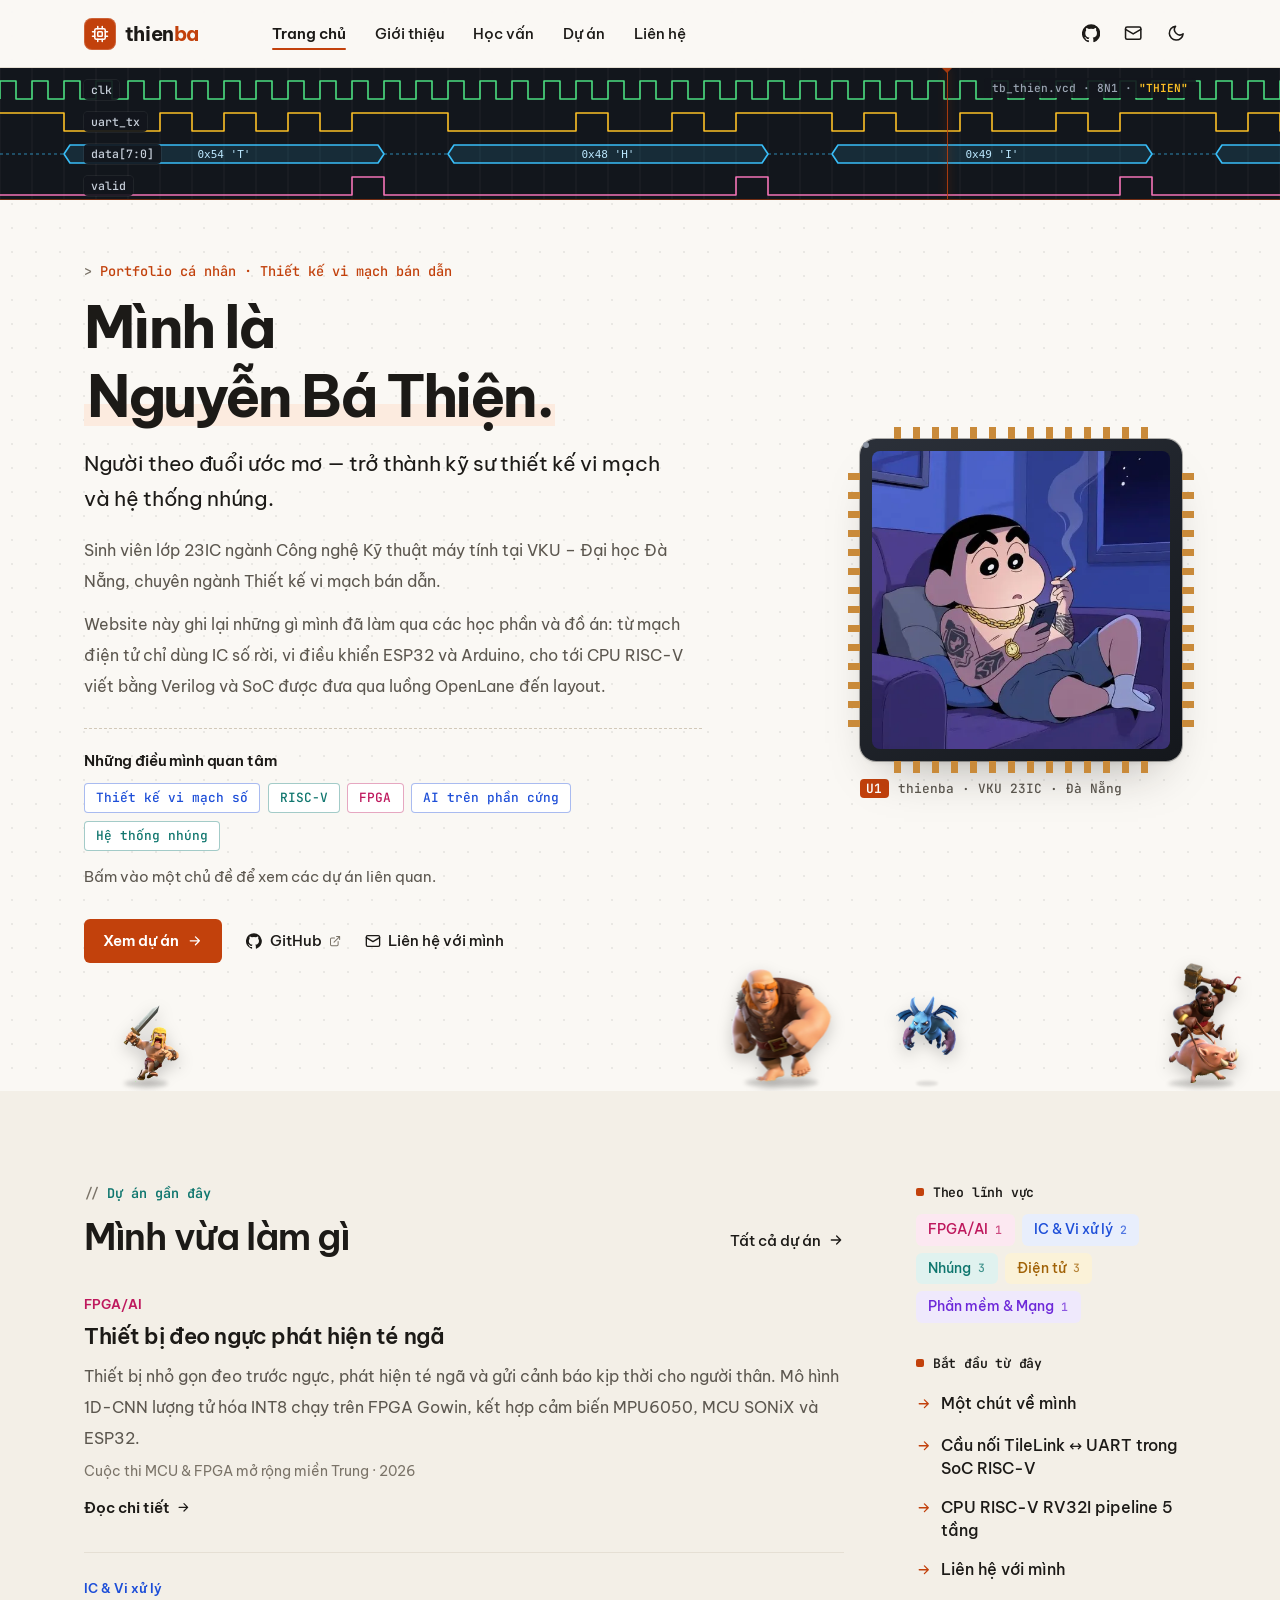
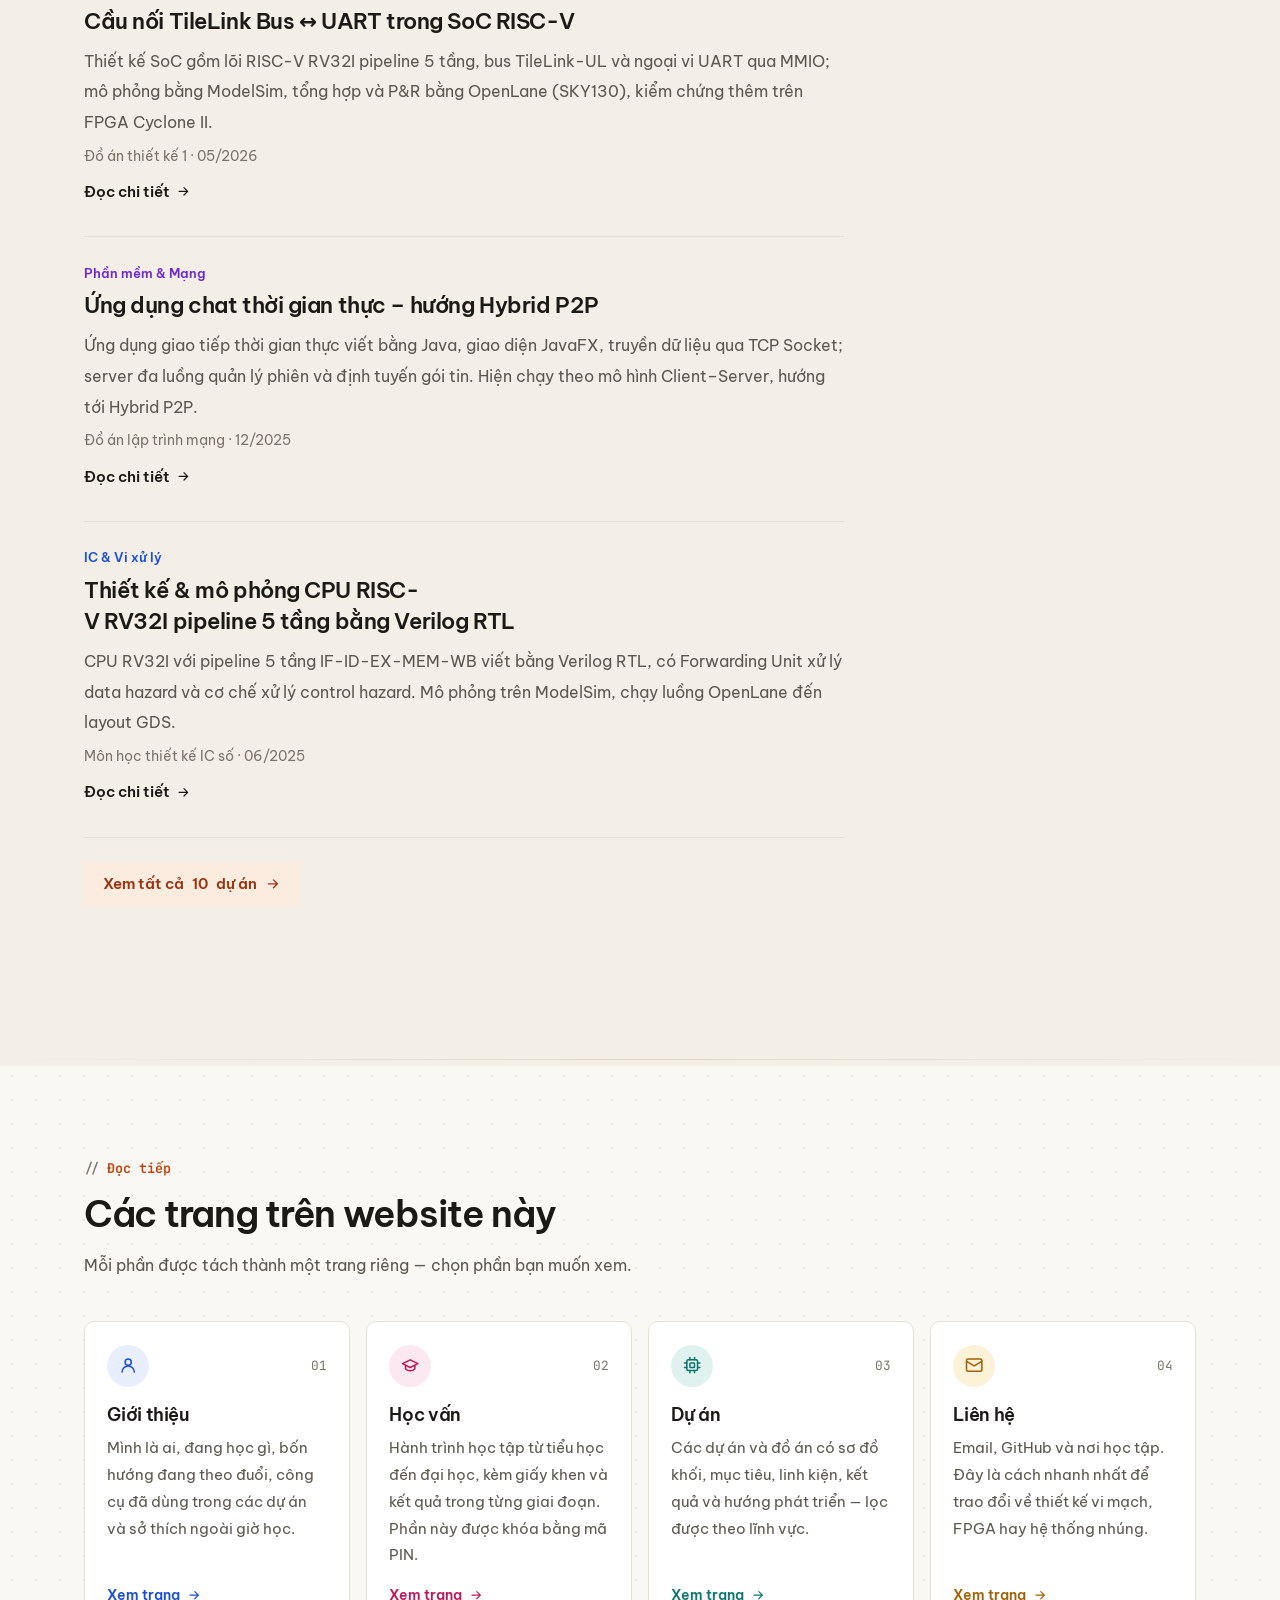
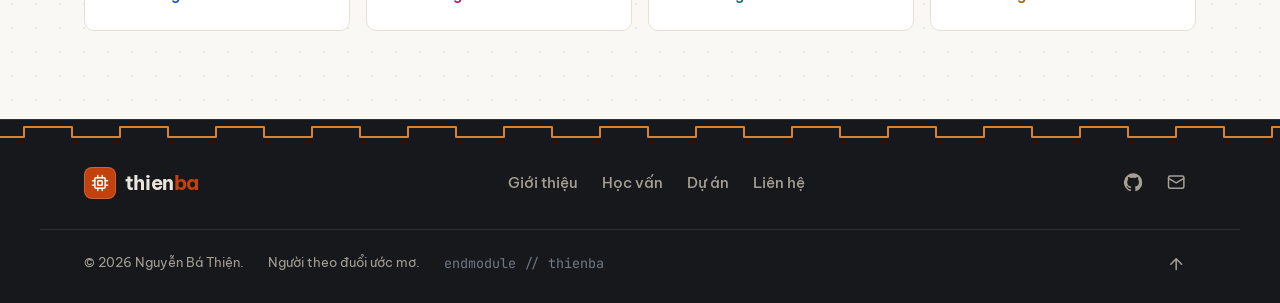
==== index.html @ 03f658b6 "Đổi chữ logo thiện.v thành thienba Co-Authored-By: Claude Opus 5.5 <noreply@anthropic.com>" ====
<!DOCTYPE html>
<html lang="vi">
<head>
  <meta charset="UTF-8">
  <meta name="viewport" content="width=device-width, initial-scale=1">

  <!-- ========== SEO cơ bản ========== -->
  <title>Nguyễn Bá Thiện – Thiết kế vi mạch bán dẫn</title>
  <meta name="description" content="Nguyễn Bá Thiện – sinh viên Công nghệ Kỹ thuật máy tính, chuyên ngành Thiết kế vi mạch bán dẫn tại VKU. Thiết kế vi mạch số (RISC-V, Verilog, OpenLane), AI trên FPGA và hệ thống nhúng.">
  <meta name="author" content="Nguyễn Bá Thiện">
  <meta name="keywords" content="Nguyễn Bá Thiện, VKU, Kỹ thuật máy tính, thiết kế vi mạch bán dẫn, RISC-V, Verilog, OpenLane, FPGA, ESP32, hệ thống nhúng">
  <meta name="robots" content="index, follow">
  <meta name="theme-color" content="#faf8f4" media="(prefers-color-scheme: light)">
  <meta name="theme-color" content="#111214" media="(prefers-color-scheme: dark)">
  <!-- SỬA: khi có tên miền riêng (vd: thiennb23.id.vn từ 1/1/2027) thì đổi https://thienic.github.io/ ở cả 5 trang -->
  <link rel="canonical" href="https://thienic.github.io/">

  <!-- ========== Open Graph (hiển thị khi chia sẻ lên Facebook, Zalo...) ========== -->
  <meta property="og:type" content="profile">
  <meta property="og:site_name" content="Nguyễn Bá Thiện">
  <meta property="og:title" content="Nguyễn Bá Thiện – Thiết kế vi mạch bán dẫn, VKU">
  <meta property="og:description" content="Thiết kế vi mạch số RISC-V · AI trên FPGA · Hệ thống nhúng.">
  <meta property="og:locale" content="vi_VN">
  <meta property="og:url" content="https://thienic.github.io/">
  <meta property="og:image" content="https://thienic.github.io/images/avatar.png">
  <meta name="twitter:card" content="summary_large_image">
  <meta name="twitter:title" content="Nguyễn Bá Thiện – Thiết kế vi mạch bán dẫn, VKU">
  <meta name="twitter:description" content="Thiết kế vi mạch số RISC-V · AI trên FPGA · Hệ thống nhúng.">

  <!-- Biểu tượng tab trình duyệt (hình con chip) -->
  <link rel="icon" href="data:image/svg+xml,%3Csvg xmlns='http://www.w3.org/2000/svg' viewBox='0 0 32 32'%3E%3Crect width='32' height='32' rx='8' fill='%23c2410c'/%3E%3Cg fill='none' stroke='%23fff' stroke-width='2' stroke-linecap='round'%3E%3Crect x='10' y='10' width='12' height='12' rx='2'/%3E%3Cpath d='M13 6v3M19 6v3M13 23v3M19 23v3M6 13h3M6 19h3M23 13h3M23 19h3'/%3E%3C/g%3E%3C/svg%3E">

  <!-- Font hỗ trợ tốt tiếng Việt -->
  <link rel="preconnect" href="https://fonts.googleapis.com">
  <link rel="preconnect" href="https://fonts.gstatic.com" crossorigin>
  <link href="https://fonts.googleapis.com/css2?family=Be+Vietnam+Pro:wght@400;500;600;700;800&family=JetBrains+Mono:wght@500;600&display=swap" rel="stylesheet">

  <!-- Áp dụng chế độ sáng/tối đã lưu TRƯỚC khi trang hiển thị (tránh nháy màu) -->
  <script>
    (function () {
      var root = document.documentElement;
      root.classList.add('js');
      try {
        var saved = localStorage.getItem('theme');
        if (saved === 'light' || saved === 'dark') root.setAttribute('data-theme', saved);
      } catch (e) { /* trình duyệt chặn localStorage: dùng theo hệ thống */ }
    })();
  </script>

  <!-- Dữ liệu có cấu trúc cho Google -->
  <script type="application/ld+json">
  {
    "@context": "https://schema.org",
    "@type": "Person",
    "name": "Nguyễn Bá Thiện",
    "url": "https://thienic.github.io/",
    "jobTitle": "Sinh viên Công nghệ Kỹ thuật máy tính – chuyên ngành Thiết kế vi mạch bán dẫn",
    "email": "mailto:thiennb.23ce@vku.udn.vn",
    "affiliation": {
      "@type": "CollegeOrUniversity",
      "name": "Trường Đại học Công nghệ Thông tin và Truyền thông Việt - Hàn (VKU)"
    },
    "knowsAbout": ["Thiết kế vi mạch số", "RISC-V", "Verilog", "OpenLane", "FPGA", "Hệ thống nhúng", "ESP32"],
    "sameAs": ["https://github.com/thienic"]
  }
  </script>

  <!-- Giao diện chung của cả 5 trang -->
  <link rel="stylesheet" href="assets/site.css?v=1f36285a">
</head>
<body>
  <!-- Bộ biểu tượng SVG dùng chung (không cần sửa) -->
  <svg class="sprite" aria-hidden="true" focusable="false" xmlns="http://www.w3.org/2000/svg">
    <symbol id="i-chip" viewBox="0 0 24 24"><rect x="5" y="5" width="14" height="14" rx="2"/><rect x="9" y="9" width="6" height="6" rx="1"/><path d="M9 2v3M15 2v3M9 19v3M15 19v3M2 9h3M2 15h3M19 9h3M19 15h3"/></symbol>
    <symbol id="i-trophy" viewBox="0 0 24 24"><path d="M8 21h8M12 17v4M7 4h10v5a5 5 0 0 1-10 0z"/><path d="M17 5h3v2a3 3 0 0 1-3 3M7 5H4v2a3 3 0 0 0 3 3"/></symbol>
    <symbol id="i-star" viewBox="0 0 24 24"><path d="m12 2 3.1 6.3 6.9 1-5 4.9 1.2 6.8-6.2-3.2-6.2 3.2L7 14.2 2 9.3l6.9-1z"/></symbol>
    <symbol id="i-sun" viewBox="0 0 24 24"><circle cx="12" cy="12" r="4"/><path d="M12 2v2M12 20v2M4.9 4.9l1.4 1.4M17.7 17.7l1.4 1.4M2 12h2M20 12h2M4.9 19.1l1.4-1.4M17.7 6.3l1.4-1.4"/></symbol>
    <symbol id="i-moon" viewBox="0 0 24 24"><path d="M21 12.8A9 9 0 1 1 11.2 3a7 7 0 0 0 9.8 9.8z"/></symbol>
    <symbol id="i-menu" viewBox="0 0 24 24"><path d="M4 7h16M4 12h16M4 17h16"/></symbol>
    <symbol id="i-close" viewBox="0 0 24 24"><path d="M18 6 6 18M6 6l12 12"/></symbol>
    <symbol id="i-arrow" viewBox="0 0 24 24"><path d="M5 12h14M13 6l6 6-6 6"/></symbol>
    <symbol id="i-arrow-up" viewBox="0 0 24 24"><path d="M12 19V5M5 12l7-7 7 7"/></symbol>
    <symbol id="i-external" viewBox="0 0 24 24"><path d="M15 3h6v6M10 14 21 3M18 13v6a2 2 0 0 1-2 2H5a2 2 0 0 1-2-2V8a2 2 0 0 1 2-2h6"/></symbol>
    <symbol id="i-mail" viewBox="0 0 24 24"><rect x="2" y="4" width="20" height="16" rx="2"/><path d="m22 7-10 6L2 7"/></symbol>
    <symbol id="i-copy" viewBox="0 0 24 24"><rect x="9" y="9" width="13" height="13" rx="2"/><path d="M5 15H4a2 2 0 0 1-2-2V4a2 2 0 0 1 2-2h9a2 2 0 0 1 2 2v1"/></symbol>
    <symbol id="i-github" viewBox="0 0 24 24"><path fill="currentColor" stroke="none" d="M12 .3a12 12 0 0 0-3.8 23.4c.6.1.8-.3.8-.6v-2c-3.3.7-4-1.6-4-1.6-.6-1.4-1.4-1.8-1.4-1.8-1-.7.1-.7.1-.7 1.2.1 1.8 1.2 1.8 1.2 1.1 1.8 2.8 1.3 3.5 1 .1-.8.4-1.3.8-1.6-2.7-.3-5.5-1.3-5.5-5.9 0-1.3.5-2.4 1.2-3.2-.1-.3-.5-1.5.1-3.2 0 0 1-.3 3.3 1.2a11.5 11.5 0 0 1 6 0c2.3-1.5 3.3-1.2 3.3-1.2.6 1.7.2 2.9.1 3.2.8.8 1.2 1.9 1.2 3.2 0 4.6-2.8 5.6-5.5 5.9.4.4.8 1.1.8 2.2v3.3c0 .3.2.7.8.6A12 12 0 0 0 12 .3"/></symbol>
    <symbol id="i-cap" viewBox="0 0 24 24"><path d="M22 10 12 5 2 10l10 5 10-5z"/><path d="M6 12v5c3 3 9 3 12 0v-5"/></symbol>
    <symbol id="i-school" viewBox="0 0 24 24"><path d="M3 21h18M5 21V10l7-5 7 5v11"/><path d="M10 21v-5h4v5M12 10h.01"/></symbol>
    <symbol id="i-book" viewBox="0 0 24 24"><path d="M2 4h6a4 4 0 0 1 4 4v13a3 3 0 0 0-3-3H2zM22 4h-6a4 4 0 0 0-4 4v13a3 3 0 0 1 3-3h7z"/></symbol>
    <symbol id="i-pencil" viewBox="0 0 24 24"><path d="M12 20h9"/><path d="M16.5 3.5a2.1 2.1 0 0 1 3 3L7 19l-4 1 1-4z"/></symbol>
    <symbol id="i-code" viewBox="0 0 24 24"><path d="m16 18 6-6-6-6M8 6l-6 6 6 6"/></symbol>
    <symbol id="i-grid" viewBox="0 0 24 24"><rect x="3" y="3" width="18" height="18" rx="2"/><path d="M3 9h18M3 15h18M9 3v18M15 3v18"/></symbol>
    <symbol id="i-wifi" viewBox="0 0 24 24"><path d="M2 8.8a15 15 0 0 1 20 0M5 12.5a10 10 0 0 1 14 0M8.5 16.3a5 5 0 0 1 7 0M12 20h.01"/></symbol>
    <symbol id="i-users" viewBox="0 0 24 24"><path d="M16 21v-2a4 4 0 0 0-4-4H6a4 4 0 0 0-4 4v2"/><circle cx="9" cy="7" r="4"/><path d="M22 21v-2a4 4 0 0 0-3-3.9M16 3.1a4 4 0 0 1 0 7.8"/></symbol>
    <symbol id="i-user" viewBox="0 0 24 24"><circle cx="12" cy="8" r="4"/><path d="M4 21a8 8 0 0 1 16 0"/></symbol>
    <symbol id="i-bulb" viewBox="0 0 24 24"><path d="M9 18h6M10 22h4M12 2a7 7 0 0 0-4 12.7c.6.5 1 1.3 1 2.1v.2h6v-.2c0-.8.4-1.6 1-2.1A7 7 0 0 0 12 2z"/></symbol>
    <symbol id="i-cloud" viewBox="0 0 24 24"><path d="M12 2v2M4.9 4.9l1.4 1.4M20 12h2M19.1 4.9l-1.4 1.4M15.9 12.7a4 4 0 0 0-5.9-4.2"/><path d="M13 22H7a5 5 0 1 1 4.9-6H13a3 3 0 0 1 0 6z"/></symbol>
    <symbol id="i-board" viewBox="0 0 24 24"><rect x="4" y="3" width="16" height="18" rx="2"/><rect x="8" y="7" width="8" height="6" rx="1"/><path d="M8 17h.01M12 17h.01M16 17h.01"/></symbol>
    <symbol id="i-pin" viewBox="0 0 24 24"><path d="M20 10c0 6-8 12-8 12s-8-6-8-12a8 8 0 0 1 16 0z"/><circle cx="12" cy="10" r="3"/></symbol>
    <symbol id="i-activity" viewBox="0 0 24 24"><path d="M22 12h-4l-3 9L9 3l-3 9H2"/></symbol>
    <symbol id="i-chevron-down" viewBox="0 0 24 24"><path d="m6 9 6 6 6-6"/></symbol>
    <symbol id="i-lock" viewBox="0 0 24 24"><rect x="4" y="11" width="16" height="10" rx="2"/><path d="M8 11V7a4 4 0 0 1 8 0v4"/><path d="M12 15v2"/></symbol>
    <symbol id="i-unlock" viewBox="0 0 24 24"><rect x="4" y="11" width="16" height="10" rx="2"/><path d="M8 11V7a4 4 0 0 1 7.7-1.5"/><path d="M12 15v2"/></symbol>
  </svg>

  <a class="skip-link" href="#noi-dung">Bỏ qua, đến nội dung chính</a>

  <!-- ===================== THANH ĐIỀU HƯỚNG (giống nhau ở cả 5 trang) ===================== -->
  <header class="site-header">
    <nav class="nav container" aria-label="Điều hướng chính">
      <a class="brand" href="index.html" aria-label="Nguyễn Bá Thiện – Trang chủ">
        <span class="brand-mark" aria-hidden="true"><svg class="icon"><use href="#i-chip"/></svg></span><span class="wordmark" aria-hidden="true">thien<span class="wordmark-ext">ba</span></span>
      </a>

      <!-- Menu: mỗi mục là 1 trang riêng; trang đang mở có aria-current="page" -->
      <ul class="nav-menu" id="nav-menu">
        <li><a class="nav-link is-active" href="index.html" aria-current="page">Trang chủ</a></li>
        <li><a class="nav-link" href="gioi-thieu.html">Giới thiệu</a></li>
        <li><a class="nav-link" href="hoc-van.html">Học vấn</a></li>
        <li><a class="nav-link" href="du-an.html">Dự án</a></li>
        <li><a class="nav-link" href="lien-he.html">Liên hệ</a></li>
      </ul>

      <div class="nav-actions">
        <a class="icon-btn" href="https://github.com/thienic" target="_blank" rel="noopener noreferrer" aria-label="GitHub (mở tab mới)" title="GitHub">
          <svg class="icon" aria-hidden="true"><use href="#i-github"/></svg>
        </a>
        <a class="icon-btn" href="mailto:thiennb.23ce@vku.udn.vn" aria-label="Gửi email" title="Gửi email">
          <svg class="icon" aria-hidden="true"><use href="#i-mail"/></svg>
        </a>
        <button class="icon-btn theme-toggle" id="theme-toggle" type="button" aria-label="Đổi chế độ sáng/tối">
          <svg class="icon i-moon" aria-hidden="true"><use href="#i-moon"/></svg>
          <svg class="icon i-sun" aria-hidden="true"><use href="#i-sun"/></svg>
        </button>
      </div>
    </nav>
    <div class="scroll-progress" aria-hidden="true"></div>
  </header>

  <main id="noi-dung" tabindex="-1">

    <!-- ===================== HERO ===================== -->
    <section class="hero" id="trang-chu" tabindex="-1" aria-labelledby="hero-title">
      <!-- Dải tín hiệu kiểu cửa sổ waveform (ModelSim): uart_tx đang gửi chuỗi "THIEN" (hình ở assets/site-wave.svg) -->
      <div class="scope scope--full" aria-hidden="true">
        <div class="scope-track"></div>
        <div class="container scope-inner">
          <ul class="scope-names">
            <li>clk</li>
            <li>uart_tx</li>
            <li>data[7:0]</li>
            <li>valid</li>
          </ul>
          <span class="scope-tag">tb_thien.vcd · 8N1 · <b>"THIEN"</b></span>
        </div>
        <span class="scope-cursor"></span>
      </div>

      <div class="container hero-grid">
        <div class="hero-content">
          <p class="hero-kicker">Portfolio cá nhân · Thiết kế vi mạch bán dẫn</p>
          <h1 class="hero-title" id="hero-title">Mình là <span class="hero-name">Nguyễn Bá Thiện.</span></h1>

          <!-- SỬA: tagline (câu khẩu hiệu ngắn) -->
          <p class="hero-lede">Người theo đuổi ước mơ — trở thành kỹ sư thiết kế vi mạch và hệ thống nhúng.</p>

          <div class="hero-bio">
            <p>
              Sinh viên lớp 23IC ngành Công nghệ Kỹ thuật máy tính tại VKU – Đại học Đà Nẵng,
              chuyên ngành Thiết kế vi mạch bán dẫn.
            </p>
            <p>
              Website này ghi lại những gì mình đã làm qua các học phần và đồ án: từ mạch điện tử chỉ dùng IC số rời,
              vi điều khiển ESP32 và Arduino, cho tới CPU RISC-V viết bằng Verilog và SoC được đưa qua luồng OpenLane đến layout.
            </p>
          </div>

          <hr class="hero-rule">

          <div class="hero-interests">
            <h2>Những điều mình quan tâm</h2>
            <ul class="chip-list">
              <li><a class="chip chip--line tone-blue" href="du-an.html?nhom=cpu">Thiết kế vi mạch số</a></li>
              <li><a class="chip chip--line tone-teal" href="du-an.html?nhom=cpu">RISC-V</a></li>
              <li><a class="chip chip--line tone-rose" href="du-an.html?nhom=fpga">FPGA</a></li>
              <li><a class="chip chip--line tone-blue" href="du-an.html?nhom=fpga">AI trên phần cứng</a></li>
              <li><a class="chip chip--line tone-teal" href="du-an.html?nhom=embedded">Hệ thống nhúng</a></li>
            </ul>
            <p>Bấm vào một chủ đề để xem các dự án liên quan.</p>
          </div>

          <div class="hero-actions">
            <a class="btn btn--primary" href="du-an.html" data-magnetic>
              Xem dự án
              <svg class="icon icon-arrow" aria-hidden="true"><use href="#i-arrow"/></svg>
            </a>
            <a class="text-link" href="https://github.com/thienic" target="_blank" rel="noopener noreferrer">
              <svg class="icon" aria-hidden="true"><use href="#i-github"/></svg>GitHub<svg class="icon icon-ext" aria-hidden="true"><use href="#i-external"/></svg><span class="sr-only"> (mở tab mới)</span>
            </a>
            <a class="text-link" href="lien-he.html">
              <svg class="icon" aria-hidden="true"><use href="#i-mail"/></svg>Liên hệ với mình
            </a>
          </div>
        </div>

        <div class="hero-visual">
          <figure class="chip-portrait">
            <span class="chip-pkg">
              <span class="chip-pin1" aria-hidden="true"></span>
              <!-- SỬA ẢNH ĐẠI DIỆN: thay file images/avatar.png (nên dùng ảnh vuông) -->
              <img src="images/avatar.png" alt="Ảnh đại diện của Nguyễn Bá Thiện" width="500" height="500">
            </span>
            <figcaption><span class="chip-ref">U1</span><span>thienba · VKU 23IC · Đà Nẵng</span></figcaption>
          </figure>
        </div>
      </div>

      <!-- Nhân vật Clash of Clans của trang này (trang trí, bấm vào để xem chiêu).
           SỬA: --x = vị trí ban đầu, --s = cỡ; thêm/bớt nhân vật thì chép/xóa 1 thẻ .barb -->
      <div class="barb-lane" aria-hidden="true">
        <span class="barb" style="--x:6%; --s:1"><span class="barb-body"><span class="barb-sprite"><img src="images/barbarian.png" alt="" width="250" height="296" decoding="async"></span><span class="barb-slash"></span></span><span class="barb-bubble"></span></span>
        <span class="barb barb--minion" style="--x:70%; --s:1"><span class="barb-body"><span class="barb-sprite"><img class="mn-wing mn-wing--l" src="images/minion-wing-l.png" alt="" width="206" height="195" decoding="async"><img class="mn-wing mn-wing--r" src="images/minion-wing-r.png" alt="" width="206" height="195" decoding="async"><img class="mn-body" src="images/minion-body.png" alt="" width="206" height="195" decoding="async"></span><span class="barb-slash"></span></span><span class="barb-bubble"></span></span>
        <span class="barb barb--hog" style="--x:84%; --s:1"><span class="barb-body"><span class="barb-sprite"><img src="images/hog-rider.png" alt="" width="215" height="307" decoding="async"></span><span class="barb-slash"></span></span><span class="barb-bubble"></span></span>
        <span class="barb barb--giant" data-face="-1" style="--x:58%; --s:1"><span class="barb-body"><span class="barb-sprite"><img src="images/giant.png" alt="" width="260" height="284" decoding="async"></span><span class="barb-slash"></span></span><span class="barb-bubble"></span></span>
      </div>
    </section>

    <!-- ===================== DỰ ÁN GẦN ĐÂY ===================== -->
    <section class="section section--alt" id="moi-nhat" data-lane-section aria-labelledby="recent-title">
      <div class="container home-reading">
        <div class="home-main">
          <div class="home-head reveal">
            <div>
              <p class="eyebrow eyebrow--rose">Dự án gần đây</p>
              <h2 class="section-title" id="recent-title">Mình vừa làm gì</h2>
            </div>
            <a class="text-link" href="du-an.html">Tất cả dự án<svg class="icon" aria-hidden="true"><use href="#i-arrow"/></svg></a>
          </div>
          <!-- Danh sách do JS điền từ dữ liệu dự án (assets/site.js): RECENT_LIMIT dự án mới nhất -->
          <div class="post-list" id="recent-projects"></div>
          <noscript><p class="post-desc">Xem danh sách đầy đủ ở <a href="du-an.html">trang Dự án</a>.</p></noscript>
          <a class="btn btn--soft home-all" href="du-an.html">Xem tất cả <span data-project-total>10</span> dự án<svg class="icon icon-arrow" aria-hidden="true"><use href="#i-arrow"/></svg></a>
        </div>

        <aside class="about-side reveal" style="--d:1" aria-label="Lối tắt">
          <div class="side-block">
            <h3>Theo lĩnh vực</h3>
            <ul class="chip-list">
                <li><a class="chip tone-rose" href="du-an.html?nhom=fpga">FPGA/AI<span class="chip-count" data-filter-count="fpga"></span></a></li>
                <li><a class="chip tone-blue" href="du-an.html?nhom=cpu">IC &amp; Vi xử lý<span class="chip-count" data-filter-count="cpu"></span></a></li>
                <li><a class="chip tone-teal" href="du-an.html?nhom=embedded">Nhúng<span class="chip-count" data-filter-count="embedded"></span></a></li>
                <li><a class="chip tone-amber" href="du-an.html?nhom=electronics">Điện tử<span class="chip-count" data-filter-count="electronics"></span></a></li>
                <li><a class="chip tone-violet" href="du-an.html?nhom=software">Phần mềm &amp; Mạng<span class="chip-count" data-filter-count="software"></span></a></li>
            </ul>
          </div>
          <div class="side-block">
            <h3>Bắt đầu từ đây</h3>
            <ul class="side-links">
              <li><a class="side-link" href="gioi-thieu.html"><svg class="icon" aria-hidden="true"><use href="#i-arrow"/></svg>Một chút về mình</a></li>
              <li><a class="side-link" href="du-an.html#tilelink"><svg class="icon" aria-hidden="true"><use href="#i-arrow"/></svg>Cầu nối TileLink ↔ UART trong SoC RISC-V</a></li>
              <li><a class="side-link" href="du-an.html#riscv"><svg class="icon" aria-hidden="true"><use href="#i-arrow"/></svg>CPU RISC-V RV32I pipeline 5 tầng</a></li>
              <li><a class="side-link" href="lien-he.html"><svg class="icon" aria-hidden="true"><use href="#i-arrow"/></svg>Liên hệ với mình</a></li>
            </ul>
          </div>
        </aside>
      </div>
    </section>

    <!-- ===================== CÁC TRANG KHÁC ===================== -->
    <section class="section" id="kham-pha" aria-labelledby="explore-title">
      <div class="container">
        <header class="section-head reveal">
          <p class="eyebrow">Đọc tiếp</p>
          <h2 class="section-title" id="explore-title">Các trang trên website này</h2>
          <p class="section-lead">Mỗi phần được tách thành một trang riêng — chọn phần bạn muốn xem.</p>
        </header>
        <div class="explore-grid">
          <a class="explore-card tone-blue reveal" href="gioi-thieu.html">
            <span class="explore-top">
              <span class="icon-tile" aria-hidden="true"><svg class="icon"><use href="#i-user"/></svg></span>
              <span class="explore-num">01</span>
            </span>
            <h3>Giới thiệu</h3>
            <p>Mình là ai, đang học gì, bốn hướng đang theo đuổi, công cụ đã dùng trong các dự án và sở thích ngoài giờ học.</p>
            <span class="explore-go">Xem trang<svg class="icon" aria-hidden="true"><use href="#i-arrow"/></svg></span>
          </a>
          <a class="explore-card tone-rose reveal" href="hoc-van.html">
            <span class="explore-top">
              <span class="icon-tile" aria-hidden="true"><svg class="icon"><use href="#i-cap"/></svg></span>
              <span class="explore-num">02</span>
            </span>
            <h3>Học vấn</h3>
            <p>Hành trình học tập từ tiểu học đến đại học, kèm giấy khen và kết quả trong từng giai đoạn. Phần này được khóa bằng mã PIN.</p>
            <span class="explore-go">Xem trang<svg class="icon" aria-hidden="true"><use href="#i-arrow"/></svg></span>
          </a>
          <a class="explore-card tone-teal reveal" href="du-an.html">
            <span class="explore-top">
              <span class="icon-tile" aria-hidden="true"><svg class="icon"><use href="#i-chip"/></svg></span>
              <span class="explore-num">03</span>
            </span>
            <h3>Dự án</h3>
            <p>Các dự án và đồ án có sơ đồ khối, mục tiêu, linh kiện, kết quả và hướng phát triển — lọc được theo lĩnh vực.</p>
            <span class="explore-go">Xem trang<svg class="icon" aria-hidden="true"><use href="#i-arrow"/></svg></span>
          </a>
          <a class="explore-card tone-amber reveal" href="lien-he.html">
            <span class="explore-top">
              <span class="icon-tile" aria-hidden="true"><svg class="icon"><use href="#i-mail"/></svg></span>
              <span class="explore-num">04</span>
            </span>
            <h3>Liên hệ</h3>
            <p>Email, GitHub và nơi học tập. Đây là cách nhanh nhất để trao đổi về thiết kế vi mạch, FPGA hay hệ thống nhúng.</p>
            <span class="explore-go">Xem trang<svg class="icon" aria-hidden="true"><use href="#i-arrow"/></svg></span>
          </a>
        </div>
      </div>
    </section>
  </main>

  <!-- ===================== CHÂN TRANG (giống nhau ở cả 5 trang) ===================== -->
  <footer class="site-footer">
    <div class="footer-signal" aria-hidden="true"></div>
    <div class="container footer-main">
      <a class="brand" href="index.html" aria-label="Trang chủ">
        <span class="brand-mark" aria-hidden="true"><svg class="icon"><use href="#i-chip"/></svg></span><span class="wordmark" aria-hidden="true">thien<span class="wordmark-ext">ba</span></span>
      </a>
      <nav aria-label="Liên kết chân trang">
        <ul class="footer-nav">
          <li><a href="gioi-thieu.html">Giới thiệu</a></li>
          <li><a href="hoc-van.html">Học vấn</a></li>
          <li><a href="du-an.html">Dự án</a></li>
          <li><a href="lien-he.html">Liên hệ</a></li>
        </ul>
      </nav>
      <div class="footer-icons">
        <a class="icon-btn" href="https://github.com/thienic" target="_blank" rel="noopener noreferrer" aria-label="GitHub (mở tab mới)" title="GitHub">
          <svg class="icon" aria-hidden="true"><use href="#i-github"/></svg>
        </a>
        <a class="icon-btn" href="mailto:thiennb.23ce@vku.udn.vn" aria-label="Gửi email" title="Gửi email">
          <svg class="icon" aria-hidden="true"><use href="#i-mail"/></svg>
        </a>
      </div>
    </div>
    <div class="container footer-bottom">
      <p><span>© 2026 Nguyễn Bá Thiện.</span><span>Người theo đuổi ước mơ.</span><span class="footer-code">endmodule // thienba</span></p>
      <a class="icon-btn" href="#top" aria-label="Lên đầu trang" title="Lên đầu trang">
        <svg class="icon" aria-hidden="true"><use href="#i-arrow-up"/></svg>
      </a>
    </div>
  </footer>

  <!-- Thông báo nhỏ (ví dụ: đã sao chép email) -->
  <div class="toast" id="toast" role="status" aria-live="polite"></div>

  <!-- Nút lên đầu trang (hiện khi đã cuộn xuống) -->
  <a class="to-top" id="to-top" href="#top" aria-label="Lên đầu trang" title="Lên đầu trang">
    <svg class="icon" aria-hidden="true"><use href="#i-arrow-up"/></svg>
  </a>

  <!-- Mã dùng chung của cả 5 trang -->
  <script src="assets/site.js?v=5d84a2a9"></script>
</body>
</html>
---- assets/site.css ----
/* Giao diện chung cho mọi trang (index, gioi-thieu, hoc-van, du-an, lien-he).
   SỬA màu chủ đạo ở mục 1; các mục được đánh số theo thứ tự xuất hiện trên trang. */
/* =========================================================
   1. BIẾN MÀU & KÍCH THƯỚC (đổi màu chủ đạo tại đây)
   ========================================================= */

:root {
  color-scheme: light;
  /* Nền "giấy ấm" + màu nhấn đồng (copper) như chân chip / đường mạch in */
  --bg: #faf8f4;
  --bg-alt: #f3efe7;
  --surface: #ffffff;
  --surface-2: #f5f2ec;
  --border: #e5dfd4;
  --border-strong: #d2c9b9;
  --text: #1c1a17;
  --text-muted: #5c574f;
  --text-faint: #7a7368;
  --primary: #c2410c;
  --primary-hover: #9a3412;
  --primary-glow: rgba(194, 65, 12, 0.25);
  --on-primary: #ffffff;
  --primary-soft: #fcebdf;
  --primary-ink: #9a3412;
  --accent: #0f766e;
  --accent-bright: #ea7a2e;
  --accent-soft: #e0f2ef;
  /* Bảng màu phụ cho nhãn chủ đề */
  --rose: #be185d;
  --rose-soft: #fce8f1;
  --teal: #0f766e;
  --teal-soft: #e0f2ef;
  --amber: #a16207;
  --amber-soft: #fbf2d8;
  --sky: #0369a1;
  --sky-soft: #e0f0fa;
  --violet: #6d28d9;
  --violet-soft: #efe9fc;
  --blue: #1d4ed8;
  --blue-soft: #e8eefc;
  /* Dải waveform, chân chip, chân trang tối */
  --scope-bg: #12161c;
  --scope-edge: rgba(194, 65, 12, 0.55);
  --scope-label: rgba(18, 22, 28, 0.9);
  --pin: #c98a3a;
  --foot-bg: #16181c;
  --foot-ink: #ebe5db;
  --foot-muted: #a59e93;
  --foot-line: rgba(255, 255, 255, 0.1);
  --grid-dot: rgba(28, 26, 23, 0.075);
  /* Màu huy chương (dùng trong phần Học vấn đã mở khóa) */
  --gold-bg: #fdf6dc;
  --gold-border: #efd98f;
  --gold-text: #6e4c00;
  --bronze-bg: #fbefe6;
  --bronze-text: #7a3510;
  --bronze-border: #ebc4a6;
  --green-bg: #e8f7ee;
  --green-border: #b5e3c7;
  --success-text: #15803d;
  --nav-bg: rgba(250, 248, 244, 0.9);
  --circuit: #c2410c;
  --circuit-opacity: 0.13;
  --dot: rgba(194, 65, 12, 0.13);
  --shadow-sm: 0 1px 2px rgba(28, 26, 23, 0.06);
  --shadow: 0 1px 2px rgba(28, 26, 23, 0.05), 0 10px 28px -16px rgba(28, 26, 23, 0.25);
  --shadow-lg: 0 2px 4px rgba(28, 26, 23, 0.06), 0 26px 50px -26px rgba(28, 26, 23, 0.4);
  --focus: #c2410c;
  --tab-active: #fcebdf;

  --font: "Be Vietnam Pro", system-ui, -apple-system, "Segoe UI", Roboto, Arial, sans-serif;
  --mono: "JetBrains Mono", ui-monospace, SFMono-Regular, Consolas, monospace;
  --radius-sm: 6px;
  --radius: 8px;
  --radius-lg: 12px;
  --nav-h: 68px;
  --container: 1200px;
  --ease: cubic-bezier(0.2, 0.7, 0.2, 1);
}

/* Chế độ tối: theo hệ thống (khi người dùng chưa chọn) */
@media (prefers-color-scheme: dark) {
  :root:not([data-theme="light"]) {
    color-scheme: dark;
    --bg: #111214;
    --bg-alt: #16181b;
    --surface: #1a1c20;
    --surface-2: #212429;
    --border: #2b2f35;
    --border-strong: #3b4048;
    --text: #ece7df;
    --text-muted: #aaa398;
    --text-faint: #8d877d;
    --primary: #f59a5b;
    --primary-hover: #ffb98a;
    --primary-glow: rgba(245, 154, 91, 0.3);
    --on-primary: #1a0e05;
    --primary-soft: rgba(245, 154, 91, 0.14);
    --primary-ink: #ffc9a3;
    --accent: #3dd6c0;
    --accent-bright: #f59a5b;
    --accent-soft: rgba(61, 214, 192, 0.12);
    --rose: #f48fb8;
    --rose-soft: rgba(244, 143, 184, 0.13);
    --teal: #3dd6c0;
    --teal-soft: rgba(61, 214, 192, 0.12);
    --amber: #f0c46a;
    --amber-soft: rgba(240, 196, 106, 0.13);
    --sky: #7cc4ef;
    --sky-soft: rgba(124, 196, 239, 0.13);
    --violet: #b9a2f5;
    --violet-soft: rgba(185, 162, 245, 0.14);
    --blue: #8fb0ff;
    --blue-soft: rgba(143, 176, 255, 0.13);
    --scope-bg: #0b0c0e;
    --scope-edge: rgba(245, 154, 91, 0.4);
    --scope-label: rgba(11, 12, 14, 0.9);
    --pin: #d4994d;
    --foot-bg: #0b0c0e;
    --foot-ink: #e6e0d6;
    --foot-muted: #a39c91;
    --foot-line: rgba(255, 255, 255, 0.09);
    --grid-dot: rgba(255, 255, 255, 0.045);
    --gold-bg: rgba(250, 204, 21, 0.10);
    --gold-border: rgba(250, 204, 21, 0.32);
    --gold-text: #f5d77a;
    --bronze-bg: rgba(205, 127, 50, 0.13);
    --bronze-text: #f2b88f;
    --bronze-border: rgba(205, 127, 50, 0.4);
    --green-bg: rgba(34, 197, 94, 0.11);
    --green-border: rgba(34, 197, 94, 0.36);
    --success-text: #86efac;
    --nav-bg: rgba(17, 18, 20, 0.86);
    --circuit: #f59a5b;
    --circuit-opacity: 0.16;
    --dot: rgba(245, 154, 91, 0.12);
    --shadow-sm: 0 1px 2px rgba(0, 0, 0, 0.4);
    --shadow: 0 1px 2px rgba(0, 0, 0, 0.35), 0 10px 28px -14px rgba(0, 0, 0, 0.6);
    --shadow-lg: 0 2px 4px rgba(0, 0, 0, 0.35), 0 24px 48px -24px rgba(0, 0, 0, 0.7);
    --focus: #ffb98a;
    --tab-active: rgba(245, 154, 91, 0.14);
  }
}

/* Chế độ tối: khi người dùng bấm nút chọn */
:root[data-theme="dark"] {
  color-scheme: dark;
  --bg: #111214;
  --bg-alt: #16181b;
  --surface: #1a1c20;
  --surface-2: #212429;
  --border: #2b2f35;
  --border-strong: #3b4048;
  --text: #ece7df;
  --text-muted: #aaa398;
  --text-faint: #8d877d;
  --primary: #f59a5b;
  --primary-hover: #ffb98a;
  --primary-glow: rgba(245, 154, 91, 0.3);
  --on-primary: #1a0e05;
  --primary-soft: rgba(245, 154, 91, 0.14);
  --primary-ink: #ffc9a3;
  --accent: #3dd6c0;
  --accent-bright: #f59a5b;
  --accent-soft: rgba(61, 214, 192, 0.12);
  --rose: #f48fb8;
  --rose-soft: rgba(244, 143, 184, 0.13);
  --teal: #3dd6c0;
  --teal-soft: rgba(61, 214, 192, 0.12);
  --amber: #f0c46a;
  --amber-soft: rgba(240, 196, 106, 0.13);
  --sky: #7cc4ef;
  --sky-soft: rgba(124, 196, 239, 0.13);
  --violet: #b9a2f5;
  --violet-soft: rgba(185, 162, 245, 0.14);
  --blue: #8fb0ff;
  --blue-soft: rgba(143, 176, 255, 0.13);
  --scope-bg: #0b0c0e;
  --scope-edge: rgba(245, 154, 91, 0.4);
  --scope-label: rgba(11, 12, 14, 0.9);
  --pin: #d4994d;
  --foot-bg: #0b0c0e;
  --foot-ink: #e6e0d6;
  --foot-muted: #a39c91;
  --foot-line: rgba(255, 255, 255, 0.09);
  --grid-dot: rgba(255, 255, 255, 0.045);
  --gold-bg: rgba(250, 204, 21, 0.10);
  --gold-border: rgba(250, 204, 21, 0.32);
  --gold-text: #f5d77a;
  --bronze-bg: rgba(205, 127, 50, 0.13);
  --bronze-text: #f2b88f;
  --bronze-border: rgba(205, 127, 50, 0.4);
  --green-bg: rgba(34, 197, 94, 0.11);
  --green-border: rgba(34, 197, 94, 0.36);
  --success-text: #86efac;
  --nav-bg: rgba(17, 18, 20, 0.86);
  --circuit: #f59a5b;
  --circuit-opacity: 0.16;
  --dot: rgba(245, 154, 91, 0.12);
  --shadow-sm: 0 1px 2px rgba(0, 0, 0, 0.4);
  --shadow: 0 1px 2px rgba(0, 0, 0, 0.35), 0 10px 28px -14px rgba(0, 0, 0, 0.6);
  --shadow-lg: 0 2px 4px rgba(0, 0, 0, 0.35), 0 24px 48px -24px rgba(0, 0, 0, 0.7);
  --focus: #ffb98a;
  --tab-active: rgba(245, 154, 91, 0.14);
}

/* =========================================================
   2. NỀN TẢNG
   ========================================================= */
*, *::before, *::after { box-sizing: border-box; }

html {
  -webkit-text-size-adjust: 100%;
  scroll-padding-top: calc(var(--nav-h) + 12px);   /* cuộn tới mục: tiêu đề không bị thanh menu che */
  scrollbar-width: thin;                            /* thanh cuộn mảnh, màu theo giao diện sáng/tối */
  scrollbar-color: var(--border-strong) var(--bg);
}
/* Thanh cuộn cho trình duyệt dùng ::-webkit-scrollbar (Safari, Chrome cũ) */
::-webkit-scrollbar { width: 10px; height: 10px; }
::-webkit-scrollbar-track { background: var(--bg); }
::-webkit-scrollbar-thumb { background: var(--border-strong); border: 2px solid var(--bg); border-radius: 999px; }
::-webkit-scrollbar-thumb:hover { background: var(--primary); }
@media (prefers-reduced-motion: no-preference) {
  html { scroll-behavior: smooth; }
}

body {
  margin: 0;
  font-family: var(--font);
  font-size: 1rem;
  line-height: 1.7;
  color: var(--text);
  background: var(--bg);
  -webkit-font-smoothing: antialiased;
  text-rendering: optimizeLegibility;
  transition: background-color 0.3s, color 0.3s;
}
body:has(dialog[open]) { overflow: hidden; }
body { overflow-x: clip; }
/* Nền chấm lưới nhạt như bo mạch / breadboard */
body {
  background-image: radial-gradient(var(--grid-dot) 1px, transparent 1.3px);
  background-size: 24px 24px;
}   /* khi nội dung rung (vụ nổ) không làm hiện thanh cuộn ngang */

img { max-width: 100%; height: auto; display: block; }
h1, h2, h3, h4 { margin: 0; line-height: 1.3; font-weight: 600; letter-spacing: -0.015em; }
p { margin: 0; }
a { color: var(--primary); text-underline-offset: 3px; }
button { font: inherit; }

:focus-visible {
  outline: 3px solid var(--focus);
  outline-offset: 3px;
  border-radius: 6px;
}

.sr-only {
  position: absolute !important;
  width: 1px; height: 1px;
  padding: 0; margin: -1px;
  overflow: hidden; clip: rect(0 0 0 0);
  white-space: nowrap; border: 0;
}

.skip-link {
  position: fixed;
  left: 16px; top: -100px;
  z-index: 200;
  padding: 0.7rem 1.1rem;
  border-radius: 10px;
  background: var(--primary);
  color: var(--on-primary);
  font-weight: 600;
  text-decoration: none;
  transition: top 0.2s;
}
.skip-link:focus { top: 12px; }

.container {
  width: 100%;
  max-width: var(--container);
  margin-inline: auto;
  padding-inline: clamp(16px, 3.5vw, 44px);
}

.sprite { position: absolute; width: 0; height: 0; overflow: hidden; }
.icon {
  width: 1.25em; height: 1.25em;
  flex-shrink: 0;
  fill: none;
  stroke: currentColor;
  stroke-width: 2;
  stroke-linecap: round;
  stroke-linejoin: round;
}

/* =========================================================
   3. NÚT BẤM, NHÃN, THẺ TAG
   ========================================================= */
.btn {
  display: inline-flex;
  align-items: center;
  justify-content: center;
  gap: 0.5rem;
  min-height: 44px;
  padding: 0.65rem 1.15rem;
  border-radius: var(--radius-sm);
  border: 1px solid transparent;
  font-weight: 600;
  font-size: 0.93rem;
  line-height: 1.2;
  text-decoration: none;
  cursor: pointer;
  transition: transform 0.2s var(--ease), translate 0.3s var(--ease), background-color 0.2s, border-color 0.2s, color 0.2s;
}
.btn .icon { width: 1.05em; height: 1.05em; transition: transform 0.2s var(--ease); }
.btn:hover .icon-arrow { transform: translateX(3px); }

.btn--primary { background: var(--primary); color: var(--on-primary); }
.btn--primary:hover { background: var(--primary-hover); transform: translateY(-1px); }

.btn--outline { background: var(--surface); color: var(--text); border-color: var(--border-strong); }
.btn--outline:hover { border-color: var(--primary); color: var(--primary); background: var(--primary-soft); }

.btn--soft { background: var(--primary-soft); color: var(--primary-ink); }
.btn--soft:hover { background: var(--primary); color: var(--on-primary); }

.btn--sm { min-height: 40px; padding: 0.5rem 0.95rem; font-size: 0.88rem; }

.icon-btn {
  display: inline-grid;
  place-items: center;
  width: 40px; height: 40px;
  border-radius: var(--radius-sm);
  border: 0;
  background: transparent;
  color: var(--text);
  cursor: pointer;
  transition: color 0.2s, background-color 0.2s;
}
.icon-btn:hover { color: var(--primary); background: var(--surface-2); }
.icon-btn .icon { width: 1.15rem; height: 1.15rem; }

/* Liên kết dạng chữ có mũi tên (giống "Đọc bài >" của trang mẫu) */
.text-link {
  display: inline-flex;
  align-items: center;
  gap: 0.45rem;
  min-height: 40px;
  color: var(--text);
  font-weight: 500;
  font-size: 0.95rem;
  text-decoration: none;
  transition: color 0.2s;
}
.text-link:hover { color: var(--primary); }
.text-link .icon { width: 1.05em; height: 1.05em; }
.text-link .icon-ext { width: 0.8em; height: 0.8em; color: var(--text-faint); transition: translate 0.2s var(--ease); }
.text-link:hover .icon-ext { translate: 2px -2px; color: var(--primary); }

.badge {
  display: inline-flex;
  align-items: center;
  gap: 0.35rem;
  padding: 0.12rem 0.55rem;
  border-radius: 4px;
  border: 1px solid transparent;
  font-size: 0.76rem;
  font-weight: 600;
  line-height: 1.55;
  white-space: nowrap;
}
.badge .icon { width: 0.95em; height: 0.95em; }
/* Nhãn kết quả: màu nhạt, phẳng, không phô trương */
.badge--gold   { --m1: #fff4b8; --m2: #e9b10a; --m3: #a87400; background: var(--gold-bg);   color: var(--gold-text);   border-color: var(--gold-border); }
.badge--bronze { --m1: #fde0c8; --m2: #cd7f32; --m3: #78390f; background: var(--bronze-bg); color: var(--bronze-text); border-color: var(--bronze-border); }
.badge--green  { --m1: #c6f6d5; --m2: #22c55e; --m3: #116b33; background: var(--green-bg);  color: var(--success-text); border-color: var(--green-border); }
.badge--gold, .badge--bronze, .badge--green { padding-left: 0.3rem; }
.medal {
  display: grid;
  place-items: center;
  width: 1.15em; height: 1.15em;
  flex-shrink: 0;
  border-radius: 50%;
  background: radial-gradient(circle at 32% 28%, var(--m1), var(--m2) 55%, var(--m3));
  color: #fff;
}
.badge .medal .icon { width: 0.7em; height: 0.7em; fill: currentColor; stroke: none; }
.badge--honor { background: var(--primary-soft); color: var(--primary-ink); }

.tags { list-style: none; margin: 0; padding: 0; display: flex; flex-wrap: wrap; gap: 0.45rem; }
.tag {
  display: inline-flex;
  align-items: center;
  padding: 0.28rem 0.7rem;
  border-radius: var(--radius-sm);
  background: var(--surface-2);
  color: var(--text);
  font-size: 0.86rem;
  font-weight: 500;
  line-height: 1.45;
}

/* Nhãn màu theo chủ đề (tone-*) */
.tone-blue   { --tone: var(--blue);    --tone-soft: var(--blue-soft); }
.tone-rose   { --tone: var(--rose);    --tone-soft: var(--rose-soft); }
.tone-teal   { --tone: var(--teal);    --tone-soft: var(--teal-soft); }
.tone-amber  { --tone: var(--amber);   --tone-soft: var(--amber-soft); }
.tone-sky    { --tone: var(--sky);     --tone-soft: var(--sky-soft); }
.tone-violet { --tone: var(--violet);  --tone-soft: var(--violet-soft); }
.tone-slate  { --tone: var(--text);    --tone-soft: var(--surface-2); }

.chip-list { list-style: none; display: flex; flex-wrap: wrap; gap: 0.45rem; margin: 0; padding: 0; }
.chip {
  display: inline-flex;
  align-items: center;
  padding: 0.3rem 0.7rem;
  border-radius: var(--radius-sm);
  background: var(--tone-soft, var(--surface-2));
  color: var(--tone, var(--text));
  font-size: 0.85rem;
  font-weight: 500;
  line-height: 1.45;
}
/* Nhãn viền tròn (dùng ở phần đầu trang, như "Những điều mình tò mò") */
.chip--line {
  padding: 0.3rem 0.7rem;
  border-radius: 4px;
  background: var(--surface);
  font-family: var(--mono);
  font-size: 0.8rem;
  border: 1px solid var(--border);
  border-color: color-mix(in srgb, var(--tone, var(--text)) 38%, transparent);
}

.icon-tile {
  display: grid;
  place-items: center;
  width: 42px; height: 42px;
  flex-shrink: 0;
  border-radius: 50%;
  background: var(--tone-soft, var(--primary-soft));
  color: var(--tone, var(--primary));
}
.icon-tile .icon { width: 1.15rem; height: 1.15rem; }

/* Logo: biểu tượng con chip + "thienba" (phần "ba" màu đồng) */
.brand-mark {
  display: grid;
  place-items: center;
  width: 32px; height: 32px;
  flex-shrink: 0;
  border-radius: 8px;
  background: var(--primary);
  color: #fff;
  box-shadow: inset 0 0 0 1px rgba(255, 255, 255, 0.18);
  transition: rotate 0.3s var(--ease);
}
.brand-mark .icon { width: 18px; height: 18px; }
.brand:hover .brand-mark { rotate: -8deg; }
.wordmark {
  font-weight: 700;
  font-size: 1.22rem;
  line-height: 1;
  letter-spacing: -0.02em;
  color: var(--text);
  white-space: nowrap;
}
.wordmark-ext { color: var(--primary); }

/* =========================================================
   4. THANH ĐIỀU HƯỚNG CỐ ĐỊNH
   (nền giấy mờ; cuộn xuống thì đổ bóng nhẹ)
   ========================================================= */
.site-header {
  position: fixed;
  inset: 0 0 auto 0;
  z-index: 50;
  height: var(--nav-h);
  background: var(--nav-bg);
  -webkit-backdrop-filter: saturate(160%) blur(12px);
  backdrop-filter: saturate(160%) blur(12px);
  border-bottom: 1px solid var(--border);
  transition: box-shadow 0.3s;
}
.site-header.is-scrolled { box-shadow: var(--shadow-sm); }

.nav { display: flex; flex-wrap: wrap; align-items: center; align-content: flex-start; justify-content: space-between; column-gap: 1.5rem; height: 100%; }
@media (min-width: 900px) { .nav { align-content: center; } }

.brand {
  display: inline-flex;
  align-items: center;
  gap: 0.55rem;
  min-height: 44px;
  color: var(--text);
  text-decoration: none;
}

.nav-menu {
  display: flex;
  gap: 0.2rem;
  margin: 0 auto 0 2.25rem;
  padding: 0;
  list-style: none;
}
.nav-link {
  display: flex;
  align-items: center;
  min-height: 38px;
  padding: 0 0.8rem;
  border-radius: var(--radius-sm);
  color: var(--text);
  font-weight: 500;
  font-size: 0.93rem;
  white-space: nowrap;
  text-decoration: none;
  transition: color 0.2s, background-color 0.2s;
}
.nav-link { position: relative; }
.nav-link::after {
  content: "";
  position: absolute;
  left: 0.8rem; right: 0.8rem; bottom: 3px;
  height: 2px;
  border-radius: 2px;
  background: var(--primary);
  transform: scaleX(0);
  transition: transform 0.25s var(--ease);
}
.nav-link:hover { color: var(--text); }
.nav-link:hover::after { transform: scaleX(0.45); }
.nav-link.is-active { color: var(--text); font-weight: 600; }
.nav-link.is-active::after { transform: scaleX(1); }

.nav-actions { display: flex; align-items: center; gap: 0.15rem; }

.theme-toggle .i-sun { display: none; }
.theme-toggle[data-mode="dark"] .i-sun { display: block; }
.theme-toggle[data-mode="dark"] .i-moon { display: none; }

/* Điện thoại & máy tính bảng: menu xuống hàng thứ hai, vuốt ngang được */
@media (max-width: 899.98px) {
  :root { --nav-h: 108px; }
  .brand, .nav-actions { height: 60px; }
  .wordmark { font-size: 1.15rem; }
  .nav-menu {
    position: relative;
    order: 3;
    flex: 1 0 100%;
    margin: 0;
    overflow-x: auto;
    scrollbar-width: none;
  }
  .nav-menu::-webkit-scrollbar { display: none; }
  .nav-link { min-height: 40px; padding: 0 0.75rem; }
  .nav-link::after { left: 0.75rem; right: 0.75rem; bottom: 2px; }
}

/* Trang cuộn liên tục: mọi mục luôn hiển thị, xếp từ trên xuống theo thứ tự menu */
[hidden] { display: none !important; }
main > section[tabindex="-1"]:focus { outline: none; }   /* không viền khi được focus do bấm menu */

/* =========================================================
   5. HERO (dải waveform + giới thiệu ngắn + ảnh trong khung con chip)
   ========================================================= */
.hero {
  position: relative;
  isolation: isolate;
  overflow: hidden;
  padding: var(--nav-h) 0 128px;
}
.hero > .scope { margin-bottom: clamp(2.25rem, 5vw, 3.75rem); }

/* Dải waveform kiểu cửa sổ mô phỏng ModelSim (điểm nhấn của website).
   Hình tín hiệu ở assets/site-wave.svg: uart_tx gửi chuỗi "THIEN", trôi sang trái liên tục. */
.scope {
  position: relative;
  overflow: hidden;
  height: 132px;
  background: var(--scope-bg);
  border-bottom: 1px solid var(--scope-edge);
  color: #9aa4b2;
}
.scope--mini { height: 72px; }
@media (max-width: 599px) {
  .scope--full { height: 72px; }               /* điện thoại: chỉ hiện clk + uart_tx */
  .scope--full .scope-names li:nth-child(n + 3) { display: none; }
}
.scope-track {
  position: absolute;
  top: 0; bottom: 0; left: 0;
  width: calc(100% + 1920px);
  background: url("site-wave.svg?v=19f974a4") repeat-x 0 0 / 1920px 132px;
  animation: scope-run 32s linear infinite;
}
@keyframes scope-run { to { translate: -1920px 0; } }
.scope-inner { position: relative; height: 100%; }
.scope-names {
  display: flex;
  flex-direction: column;
  align-items: flex-start;
  gap: 12px;
  margin: 0;
  padding: 12px 0 0;
  list-style: none;
}
.scope-names li {
  height: 20px;
  padding: 0 0.45rem;
  border-radius: 4px;
  background: var(--scope-label);
  box-shadow: 0 0 0 1px rgba(255, 255, 255, 0.06);
  font: 500 0.72rem/20px var(--mono);
  color: #c7cfda;
}
.scope-tag {
  position: absolute;
  top: 10px; right: clamp(16px, 3.5vw, 44px);
  padding: 0 0.5rem;
  border-radius: 4px;
  background: var(--scope-label);
  font: 500 0.7rem/20px var(--mono);
  color: #9aa4b2;
}
.scope-tag b { color: #fbbf24; font-weight: 600; }
@media (max-width: 599px) { .scope-tag { display: none; } }
/* Con trỏ đo thời gian (cursor) màu đồng */
.scope-cursor {
  position: absolute;
  top: 0; bottom: 0; left: 74%;
  width: 1px;
  background: var(--primary);
  box-shadow: 0 0 8px var(--primary);
  opacity: 0.85;
}
.scope-cursor::before {
  content: "";
  position: absolute;
  top: 0; left: -5px;
  border: 5px solid transparent;
  border-top-color: var(--primary);
}

.hero-grid { display: grid; gap: 2.25rem; align-items: center; width: 100%; }
@media (min-width: 900px) {
  .hero-grid { grid-template-columns: minmax(0, 1.3fr) minmax(0, 0.85fr); gap: clamp(3rem, 7vw, 6rem); }
}

.hero-kicker { font-family: var(--mono); font-size: 0.85rem; font-weight: 500; color: var(--primary); }
.hero-kicker::before { content: "> "; color: var(--text-faint); }
.hero-title {
  margin-top: 0.55rem;
  font-size: clamp(2.2rem, 4.8vw, 3.6rem);
  font-weight: 700;
  line-height: 1.2;
  letter-spacing: -0.045em;
}
/* Tên: tô dạ quang màu đồng ở nửa dưới chữ */
.hero-name {
  display: inline-block;
  padding: 0 0.06em;
  background: linear-gradient(transparent 62%, var(--primary-soft) 62%, var(--primary-soft) 94%, transparent 94%);
}
.hero-lede {
  margin-top: 1rem;
  max-width: 42ch;
  font-size: clamp(1.1rem, 1.9vw, 1.3rem);
  line-height: 1.7;
  letter-spacing: -0.015em;
}
.hero-bio { margin-top: 1.15rem; max-width: 64ch; }
.hero-bio p { color: var(--text-muted); font-size: 1rem; line-height: 1.95; }
.hero-bio p + p { margin-top: 0.7rem; }
.hero-rule { margin: 1.6rem 0 1.35rem; max-width: 640px; border: 0; border-top: 1px dashed var(--border-strong); }
.hero-interests h2 { font-size: 0.95rem; font-weight: 600; letter-spacing: -0.01em; }
.hero-interests .chip-list { margin-top: 0.8rem; }
.hero-interests p { margin-top: 0.8rem; color: var(--text-muted); font-size: 0.92rem; line-height: 1.8; }
.hero-actions { display: flex; flex-wrap: wrap; align-items: center; gap: 0.6rem 1.5rem; margin-top: 1.8rem; }

/* Ảnh đại diện trong khung con chip: vỏ tối, chân đồng ở 4 cạnh, chấm đánh dấu chân số 1 */
.hero-visual { display: flex; justify-content: center; order: -1; }
@media (min-width: 900px) { .hero-visual { order: 0; justify-content: flex-end; } }
.chip-portrait { margin: 0; width: min(66vw, 270px); }
@media (min-width: 900px) { .chip-portrait { width: min(100%, 350px); } }
.chip-pkg {
  position: relative;
  display: block;
  margin: 14px;
  padding: 12px;
  border-radius: 16px;
  background: linear-gradient(145deg, #2b3039, #14171c);
  box-shadow: 0 0 0 1px rgba(0, 0, 0, 0.3), var(--shadow-lg);
  transform: perspective(900px) rotateY(calc(var(--px, 0) * 10deg)) rotateX(calc(var(--py, 0) * -10deg));
  transition: transform 0.7s var(--ease);
}
.chip-pkg::before,
.chip-pkg::after { content: ""; position: absolute; z-index: -1; pointer-events: none; }
.chip-pkg::before {
  inset: -12px 34px;
  background:
    repeating-linear-gradient(90deg, var(--pin) 0 7px, transparent 7px 19px) top / 100% 12px no-repeat,
    repeating-linear-gradient(90deg, var(--pin) 0 7px, transparent 7px 19px) bottom / 100% 12px no-repeat;
}
.chip-pkg::after {
  inset: 34px -12px;
  background:
    repeating-linear-gradient(180deg, var(--pin) 0 7px, transparent 7px 19px) left / 12px 100% no-repeat,
    repeating-linear-gradient(180deg, var(--pin) 0 7px, transparent 7px 19px) right / 12px 100% no-repeat;
}
.chip-pkg img { width: 100%; aspect-ratio: 1; object-fit: cover; border-radius: 8px; }
.chip-pin1 {
  position: absolute;
  top: 3px; left: 3px;
  width: 6px; height: 6px;
  border-radius: 50%;
  background: #8b93a1;
}
.chip-portrait figcaption {
  display: flex;
  align-items: center;
  gap: 0.6rem;
  margin: 1.1rem 14px 0;
  color: var(--text-muted);
  font: 500 0.8rem/1.5 var(--mono);
}
@media (max-width: 599px) { .chip-portrait figcaption { font-size: 0.72rem; gap: 0.45rem; } }
.chip-ref {
  padding: 0 0.4rem;
  border-radius: 4px;
  background: var(--primary);
  color: var(--on-primary);
  font-weight: 600;
}

/* =========================================================
   6. KHUNG CHUNG CỦA CÁC PHẦN
   ========================================================= */
.section { padding-block: clamp(3.5rem, 7vw, 5.5rem); }
.section--alt { background: var(--bg-alt); }

.section-head { max-width: 760px; margin-bottom: clamp(1.75rem, 3.5vw, 2.5rem); }
.eyebrow {
  display: inline-flex;
  align-items: center;
  gap: 0.45rem;
  margin: 0;
  font-family: var(--mono);
  font-size: 0.84rem;
  font-weight: 600;
  color: var(--primary);
}
.eyebrow::before { content: "//"; font-weight: 500; color: var(--text-faint); }
.eyebrow--rose { color: var(--teal); }
.eyebrow-num { font-weight: 500; color: var(--text-faint); }
.eyebrow-num::after { content: " ·"; }
.section-title {
  margin-top: 0.55rem;
  font-size: clamp(1.7rem, 3.4vw, 2.3rem);
  font-weight: 600;
  line-height: 1.3;
  letter-spacing: -0.035em;
}
.section-lead { margin-top: 0.8rem; max-width: 70ch; color: var(--text-muted); font-size: 1.02rem; line-height: 1.9; }
.section-lead strong { color: var(--text); font-weight: 600; }

/* =========================================================
   7. GIỚI THIỆU (cột bài viết + cột bên kiểu "Theo chủ đề")
   ========================================================= */
.about-layout { display: grid; gap: 2.75rem; }
@media (min-width: 980px) {
  .about-layout { grid-template-columns: minmax(0, 1fr) 300px; gap: clamp(3rem, 6vw, 4.5rem); align-items: start; }
}

.about-text p { color: var(--text-muted); font-size: 1.02rem; line-height: 1.95; }
.about-text p + p { margin-top: 1rem; }
.about-text strong { color: var(--text); font-weight: 600; }

.about-sub { margin-top: 2.6rem; }
.focus-list { margin: 0.9rem 0 0; padding: 0; list-style: none; border-top: 1px solid var(--border); }
.focus-item {
  display: grid;
  grid-template-columns: 42px minmax(0, 1fr);
  gap: 1.1rem;
  padding: 1.5rem 0;
  border-bottom: 1px solid var(--border);
}
.focus-item .icon-tile { margin-top: 0.15rem; }
.focus-topic { font-size: 0.78rem; font-weight: 600; color: var(--tone, var(--primary)); }
.focus-item h4 {
  margin-top: 0.2rem;
  font-size: 1.2rem;
  font-weight: 600;
  letter-spacing: -0.02em;
  transition: color 0.2s;
}
.focus-item:hover h4 { color: var(--primary); }
.focus-item p:not(.focus-topic) { margin-top: 0.5rem; color: var(--text-muted); font-size: 0.98rem; line-height: 1.9; }
.focus-link {
  display: inline-flex;
  align-items: center;
  gap: 0.4rem;
  min-height: 38px;
  margin-top: 0.45rem;
  padding: 0;
  border: 0;
  background: none;
  color: var(--text);
  font: inherit;
  font-size: 0.9rem;
  font-weight: 600;
  cursor: pointer;
}
.focus-link:hover { color: var(--primary); }
.focus-link .icon { width: 1em; height: 1em; transition: translate 0.2s var(--ease); }
.focus-link:hover .icon { translate: 3px 0; }

/* Cột bên */
.about-side { display: grid; gap: 2rem; align-content: start; }
@media (min-width: 980px) { .about-side { padding-top: 0.3rem; } }
.side-block h3 {
  display: flex;
  align-items: center;
  gap: 0.55rem;
  margin-bottom: 0.85rem;
  font-family: var(--mono);
  font-size: 0.82rem;
  font-weight: 600;
  color: var(--text);
}
.side-block h3::before { content: ""; width: 8px; height: 8px; border-radius: 2px; background: var(--primary); }
.side-facts { margin: 0; }
.side-facts > div {
  display: grid;
  grid-template-columns: 104px minmax(0, 1fr);
  gap: 0.75rem;
  padding: 0.6rem 0;
  border-bottom: 1px dashed var(--border);
  font-size: 0.93rem;
  line-height: 1.55;
}
.side-facts > div:first-child { padding-top: 0; }
.side-facts dt { color: var(--text-muted); }
.side-facts dd { margin: 0; font-weight: 500; }
.side-links { list-style: none; margin: 0; padding: 0; display: grid; gap: 0.15rem; }
.side-link {
  display: flex;
  align-items: flex-start;
  gap: 0.6rem;
  width: 100%;
  min-height: 40px;
  padding: 0.4rem 0;
  border: 0;
  background: none;
  color: var(--text);
  font: inherit;
  font-size: 0.97rem;
  font-weight: 500;
  line-height: 1.5;
  text-align: left;
  text-decoration: none;
  cursor: pointer;
  transition: color 0.2s;
}
.side-link .icon { width: 1em; height: 1em; margin-top: 0.25rem; color: var(--primary); transition: translate 0.2s var(--ease); }
.side-link:hover { color: var(--primary); }
.side-link:hover .icon { translate: 3px 0; }

/* =========================================================
   8. TIMELINE HỌC VẤN (hiện ra sau khi nhập đúng mã PIN)
   ========================================================= */
.timeline {
  position: relative;
  display: grid;
  max-width: 940px;
  margin: 0;
  padding: 0;
  list-style: none;
}
.timeline::before {
  content: "";
  position: absolute;
  left: 19px; top: 8px; bottom: 8px;
  width: 1px;
  background: var(--border-strong);
}
.tl-item { position: relative; padding: 0 0 2.4rem 62px; }
.tl-item:last-child { padding-bottom: 0.5rem; }
@media (min-width: 640px) { .tl-item { padding-left: 72px; } }

.tl-marker {
  position: absolute;
  left: 0; top: 0;
  display: grid;
  place-items: center;
  width: 40px; height: 40px;
  border-radius: 50%;
  background: var(--surface);
  border: 1px solid var(--border-strong);
  color: var(--primary);
  box-shadow: 0 0 0 6px var(--bg);
  transition: background-color 0.3s, border-color 0.3s;
}
.tl-marker .icon { width: 18px; height: 18px; }
.tl-item:hover .tl-marker,
.tl-item:focus-within .tl-marker { background: var(--primary-soft); border-color: var(--primary); }

.tl-card { padding: 0.2rem 0 0; }
.tl-meta { display: flex; flex-wrap: wrap; align-items: center; gap: 0.35rem 0.75rem; }
.tl-time { font-family: var(--mono); font-size: 0.8rem; font-weight: 600; color: var(--primary); }
.tl-level { color: var(--text-muted); font-size: 0.85rem; font-weight: 500; }
.tl-level::before { content: "·"; margin-right: 0.75rem; color: var(--border-strong); }
.tl-card h3 { margin-top: 0.35rem; font-size: clamp(1.1rem, 2vw, 1.28rem); font-weight: 600; letter-spacing: -0.02em; line-height: 1.45; }
.tl-sub { margin-top: 0.3rem; color: var(--text-muted); font-size: 0.95rem; line-height: 1.75; }

.achievements {
  display: grid;
  gap: 0.6rem;
  margin: 1rem 0 0;
  padding: 0;
  list-style: none;
}
@media (min-width: 640px) { .achievements { grid-template-columns: repeat(2, minmax(0, 1fr)); } }
.ach {
  display: flex;
  flex-direction: column;
  align-items: flex-start;
  gap: 0.45rem;
  padding: 0.85rem 1rem;
  border-radius: var(--radius);
  background: var(--surface);
  border: 1px solid var(--border);
  transition: border-color 0.25s;
}
.ach:hover { border-color: var(--border-strong); }
.ach p { font-size: 0.93rem; line-height: 1.6; }
.ach small { display: block; margin-top: 0.15rem; font-size: 0.85rem; color: var(--text-muted); }

/* =========================================================
   10. DỰ ÁN (thẻ phẳng, viền mảnh; 3 cột trên máy tính)
   ========================================================= */
.projects-grid { display: grid; gap: 1.25rem; }
@media (min-width: 720px)  { .projects-grid { grid-template-columns: repeat(2, 1fr); } }
@media (min-width: 1180px) { .projects-grid { grid-template-columns: repeat(3, 1fr); gap: 1.4rem; } }

.project {
  position: relative;
  display: flex;
  flex-direction: column;
  overflow: hidden;
  border-radius: 10px;
  background: var(--surface);
  border: 1px solid var(--border);
  transition: transform 0.3s var(--ease), box-shadow 0.3s, border-color 0.3s;
}
.project:hover,
.project:focus-within {
  transform: translateY(-3px);
  border-color: var(--border-strong);
  border-color: color-mix(in srgb, var(--primary) 38%, var(--border));
  box-shadow: var(--shadow);
}

.project-cover {
  container-type: inline-size;
  position: relative;
  display: grid;
  place-items: center;
  align-content: center;
  gap: 0.85rem;
  min-height: 170px;
  padding: 1.5rem 1.25rem;
  background:
    radial-gradient(var(--dot) 1.1px, transparent 1.5px) 0 0 / 16px 16px,
    var(--surface-2);
  border-bottom: 1px solid var(--border);
}
.cover-icon {
  display: grid;
  place-items: center;
  width: 64px; height: 64px;
  border-radius: 14px;
  background: var(--surface);
  border: 1px solid var(--border);
  color: var(--primary);
}
.cover-icon .icon { width: 30px; height: 30px; }
.cover-caption { font-family: var(--mono); font-size: 0.74rem; font-weight: 500; color: var(--text-faint); }

/* Thanh lọc dự án: nhãn màu nhạt theo chủ đề */
.project-filters { display: flex; flex-wrap: wrap; gap: 0.5rem; margin: -0.25rem 0 1.75rem; }
.filter-chip {
  display: inline-flex;
  align-items: center;
  gap: 0.5rem;
  min-height: 40px;
  padding: 0 0.5rem 0 0.85rem;
  border-radius: var(--radius-sm);
  border: 1px solid transparent;
  background: var(--tone-soft, var(--surface-2));
  color: var(--tone, var(--text));
  font-size: 0.9rem;
  font-weight: 500;
  cursor: pointer;
  transition: color 0.2s, background-color 0.2s, border-color 0.2s;
}
.filter-chip:hover { border-color: var(--border-strong); border-color: color-mix(in srgb, var(--tone, var(--text)) 40%, transparent); }
.filter-chip[aria-pressed="true"] { background: var(--tone, var(--text)); color: var(--surface); font-weight: 600; }
.filter-count {
  min-width: 1.5rem;
  padding: 0 0.35rem;
  border-radius: 4px;
  background: var(--surface);
  color: inherit;
  font-family: var(--mono);
  font-size: 0.72rem;
  line-height: 1.5rem;
  text-align: center;
}
.filter-chip[aria-pressed="true"] .filter-count { background: rgba(255, 255, 255, 0.22); }
.projects-empty { margin-top: 1rem; color: var(--text-muted); }

/* Hiệu ứng khi lọc */
.js .projects-grid .project.is-entering { animation: filter-in 0.4s var(--ease) both; }
@keyframes filter-in {
  from { opacity: 0; translate: 0 10px; scale: 0.98; }
  to { opacity: 1; translate: 0 0; scale: 1; }
}

/* Sơ đồ khối mini của các thẻ dự án */
.mini-flow { display: flex; align-items: center; justify-content: center; width: 100%; max-width: 520px; }
.mf-col { display: flex; flex-direction: column; gap: 6px; flex: 0 0 auto; }
.mf-col--group { padding: 6px; border: 1.5px dashed var(--border-strong); border-radius: 12px; }
.mf-node {
  display: grid;
  place-items: center;
  min-width: clamp(36px, 9.5cqi, 52px);
  height: 34px;
  padding: 0 clamp(0.4rem, 1.8cqi, 0.7rem);
  border-radius: 9px;
  background: var(--surface);
  border: 1.5px solid var(--border-strong);
  box-shadow: var(--shadow-sm);
  color: var(--text);
  font-family: var(--mono);
  font-size: clamp(0.62rem, 2.3cqi, 0.75rem);
  font-weight: 600;
  white-space: nowrap;
  transition: transform 0.3s var(--ease);
}
.mf-col--group .mf-node { height: 28px; }
.mf-col--main .mf-node {
  height: 46px;
  border-color: var(--primary);
  color: var(--primary);
  box-shadow: 0 0 0 5px var(--primary-soft), var(--shadow-sm);
}
.project:hover .mf-col--main .mf-node { transform: translateY(-2px); }
.mf-wire {
  position: relative;
  overflow: hidden;
  flex: 1 1 0;
  min-width: 10px;
  max-width: 64px;
  height: 2px;
  background: var(--border-strong);
}
.mf-wire::after {
  content: "";
  position: absolute;
  top: 0; left: -50%;
  width: 50%; height: 100%;
  background: linear-gradient(90deg, transparent, var(--accent-bright), transparent);
  animation: signal 2.2s linear infinite;
  animation-delay: calc(var(--i, 0) * 0.45s);
}

/* Phóng to sơ đồ trong thẻ rộng (TileLink) để lấp đầy khung bên trái */
.project--wide .mini-flow { max-width: 580px; }
.project--wide .mf-node {
  height: clamp(38px, 7.5cqi, 46px);
  padding: 0 clamp(0.65rem, 2.4cqi, 1.1rem);
  font-size: clamp(0.72rem, 2.2cqi, 0.86rem);
  border-radius: 11px;
}
.project--wide .mf-col--group { padding: 8px; gap: 7px; }
.project--wide .mf-col--group .mf-node { height: clamp(32px, 6.2cqi, 38px); }
.project--wide .mf-col--main .mf-node {
  height: clamp(48px, 9.5cqi, 58px);
  box-shadow: 0 0 0 6px var(--primary-soft), var(--shadow);
}
.project--wide .mf-wire { max-width: 84px; }

.project-body { display: flex; flex-direction: column; gap: 0.7rem; flex: 1; padding: 1.35rem 1.4rem 1.2rem; }
/* Dòng phụ: chủ đề (màu) · loại đồ án · thời gian */
.project-meta {
  display: flex;
  flex-wrap: wrap;
  align-items: center;
  gap: 0.25rem 0.5rem;
  color: var(--text-muted);
  font-size: 0.8rem;
  line-height: 1.5;
}
.project-cat { color: var(--tone, var(--primary)); font-weight: 600; }
.meta-sep { color: var(--border-strong); }
.project-status {
  padding: 0 0.45rem;
  border-radius: 4px;
  background: var(--teal-soft);
  color: var(--teal);
  font-size: 0.72rem;
  font-weight: 600;
  line-height: 1.6;
}
.hero-title, .section-title, .project-title, .focus-item h4 { text-wrap: balance; }
.project-title { font-size: 1.2rem; font-weight: 600; letter-spacing: -0.02em; line-height: 1.42; }
.project-desc { color: var(--text-muted); font-size: 0.96rem; line-height: 1.85; }
.project-advisor { color: var(--text-faint); font-size: 0.85rem; }
.tech { list-style: none; margin: 0; padding: 0; display: flex; flex-wrap: wrap; gap: 0.35rem; }
.tech li {
  padding: 0.15rem 0.5rem;
  border-radius: 4px;
  background: var(--surface-2);
  color: var(--text-muted);
  font-family: var(--mono);
  font-size: 0.72rem;
  font-weight: 500;
}
.project-foot {
  display: flex;
  align-items: center;
  margin-top: auto;
  padding-top: 0.8rem;
  border-top: 1px dashed var(--border);
}
/* Nút "Xem chi tiết" trên thẻ: dạng chữ xanh, mũi tên ở bên phải */
.project-foot .btn {
  width: 100%;
  min-height: 36px;
  justify-content: space-between;
  padding: 0;
  border-radius: 0;
  background: none;
  color: var(--primary);
  font-weight: 600;
}
.project-foot .btn:hover { background: none; color: var(--primary-hover); }

/* Dự án nổi bật (thẻ lớn) */
@media (min-width: 720px) {
  .project--featured { grid-column: 1 / -1; display: grid; grid-template-columns: 1fr 1.05fr; }
  .project--featured .project-cover { border-bottom: 0; border-right: 1px solid var(--border); min-height: 290px; padding: 2rem; }
  .project--featured .project-body { padding: 2rem 2.25rem 1.6rem; justify-content: center; }
  .project--featured .project-title { font-size: 1.5rem; }
}

/* Thẻ rộng (trường wide: true): chiếm cả hàng */
.project--wide .project-cover {
  background:
    radial-gradient(var(--dot) 1.1px, transparent 1.5px) 0 0 / 16px 16px,
    linear-gradient(135deg, var(--sky-soft), var(--surface-2) 70%);
}
@media (min-width: 720px) {
  .project--wide { grid-column: 1 / -1; display: grid; grid-template-columns: 1fr 1.05fr; }
  .project--wide .project-cover { border-bottom: 0; border-right: 1px solid var(--border); min-height: 260px; padding: 2rem; }
  .project--wide .project-body { padding: 1.85rem 2.25rem 1.5rem; justify-content: center; }
  .project--wide .project-title { font-size: 1.4rem; }
}

/* Sơ đồ nhiều luồng (flow.rows) + dòng ghi chú (flow.note) */
.mini-flows { display: grid; justify-items: center; gap: 0.75rem; width: 100%; }
.mf-row { display: grid; justify-items: center; gap: 0.3rem; width: 100%; }
.mf-row-label { font-family: var(--mono); font-size: 0.68rem; color: var(--text-muted); }
.mf-note {
  padding: 0.15rem 0.6rem;
  border: 1px dashed var(--border-strong);
  border-radius: 6px;
  color: var(--text-muted);
  font-family: var(--mono);
  font-size: 0.68rem;
  text-align: center;
}

/* Sơ đồ client–server (flow.type = 'star'), vẽ bằng SVG */
.mini-star-wrap { display: grid; place-items: center; width: 100%; }
.mini-star { width: 100%; max-width: 340px; height: auto; overflow: visible; }
.ms-box { fill: var(--surface); stroke: var(--border-strong); stroke-width: 1.5; }
.ms-main .ms-box { stroke: var(--primary); }
.ms-ring { fill: none; stroke: var(--primary-soft); stroke-width: 8; }
.ms-text { fill: var(--text); font-family: var(--mono); font-size: 10px; font-weight: 600; }
.ms-main .ms-text { fill: var(--primary); }
.ms-main .ms-sub { fill: var(--text-muted); font-size: 7.5px; font-weight: 500; }
.ms-link { fill: none; stroke: var(--border-strong); stroke-width: 1.5; }
.ms-arrow { fill: var(--border-strong); }
.ms-pulse {
  fill: none;
  stroke: var(--accent-bright);
  stroke-width: 2;
  stroke-linecap: round;
  stroke-dasharray: 10 150;
  animation: ms-pulse 2.6s linear infinite;
}
.ms-pulse--back { animation-direction: reverse; animation-delay: -1.3s; }
@keyframes ms-pulse { to { stroke-dashoffset: -160; } }

/* Nút "Xem thêm / Thu gọn" */
.projects-more { display: flex; justify-content: center; margin-top: 1.75rem; }
.projects-more .icon { transition: transform 0.3s var(--ease); }
.projects-more [aria-expanded="true"] .icon { transform: rotate(180deg); }

/* Sơ đồ khối: MPU6050 → MCU → FPGA → ESP32 */
.pipeline {
  --chip: clamp(48px, 12cqi, 72px);
  display: flex;
  align-items: flex-start;
  justify-content: center;
  width: 100%;
  max-width: 600px;
}
.pl-node {
  display: flex;
  flex-direction: column;
  align-items: center;
  gap: 0.65rem;
  flex: 0 0 auto;
  width: calc(var(--chip) + 20px);
  text-align: center;
}
.pl-slot { position: relative; z-index: 0; display: grid; place-items: center; height: calc(var(--chip) + 16px); }
.pl-chip {
  position: relative;
  display: grid;
  place-items: center;
  width: var(--chip); height: var(--chip);
  border-radius: 12px;
  background: var(--surface);
  border: 1.5px solid var(--border-strong);
  box-shadow: var(--shadow);
  font-family: var(--mono);
  font-size: 0.72rem;
  font-weight: 600;
  line-height: 1.3;
}
.pl-chip::before,
.pl-chip::after { content: ""; position: absolute; z-index: -1; }
.pl-chip::before { inset: 12px -7px; background: repeating-linear-gradient(to bottom, var(--border-strong) 0 3px, transparent 3px 9px); }
.pl-chip::after { inset: -7px 12px; background: repeating-linear-gradient(to right, var(--border-strong) 0 3px, transparent 3px 9px); }
.pl-node--main .pl-chip {
  width: calc(var(--chip) + 14px); height: calc(var(--chip) + 14px);
  border-color: var(--primary);
  color: var(--primary);
  box-shadow: 0 0 0 6px var(--primary-soft), var(--shadow);
}
.pl-label { font-size: 0.74rem; font-weight: 500; line-height: 1.35; color: var(--text-muted); }
.pl-wire {
  position: relative;
  overflow: hidden;
  flex: 1 1 0;
  min-width: 12px;
  height: 2px;
  margin-top: calc((var(--chip) + 16px) / 2 - 1px);
  background: var(--border-strong);
}
.pl-wire::after {
  content: "";
  position: absolute;
  top: 0; left: -40%;
  width: 40%; height: 100%;
  background: linear-gradient(90deg, transparent, var(--accent-bright), transparent);
  animation: signal 2.2s linear infinite;
}
.pl-wire:nth-of-type(2)::after { animation-delay: 0.75s; }
.pl-wire:nth-of-type(3)::after { animation-delay: 1.5s; }
.pl-node--sensor .pl-chip {
  border-color: var(--accent-bright);
  color: var(--accent);
  box-shadow: 0 0 0 5px rgba(6, 182, 212, 0.12), var(--shadow);
}
@keyframes signal { to { left: 100%; } }

/* =========================================================
   11. HỘP THOẠI CHI TIẾT DỰ ÁN
   ========================================================= */
.modal {
  width: min(900px, calc(100% - 32px));
  max-height: min(88vh, 840px);
  padding: 0;
  border: 1px solid var(--border);
  border-radius: var(--radius-lg);
  background: var(--surface);
  color: var(--text);
  box-shadow: 0 30px 80px -20px rgba(0, 0, 0, 0.45);
  overflow: hidden;
}
.modal[open] { display: flex; flex-direction: column; animation: modal-in 0.3s var(--ease); }
.modal::backdrop { background: rgba(6, 12, 28, 0.55); -webkit-backdrop-filter: blur(4px); backdrop-filter: blur(4px); }
@keyframes modal-in { from { opacity: 0; transform: translateY(16px) scale(0.98); } }

.modal-head {
  display: flex;
  align-items: flex-start;
  justify-content: space-between;
  gap: 1rem;
  padding: 1.25rem 1.25rem 1rem 1.65rem;
  border-bottom: 1px solid var(--border);
}
.modal-head h2 { padding-top: 0.45rem; font-size: 1.3rem; }
.modal-body { padding: 1.35rem 1.65rem 1.75rem; overflow-y: auto; }
.modal-body h3 { margin-top: 1.35rem; font-size: 1.02rem; }
.modal-body p,
.modal-body li { color: var(--text-muted); font-size: 0.97rem; }
.modal-body h3 + p,
.modal-body h3 + ul { margin-top: 0.4rem; }
.modal-body ul:not(.tech) { margin-bottom: 0; padding-left: 1.2rem; }
.modal-body li + li { margin-top: 0.3rem; }
.modal-body li::marker { color: var(--primary); }
.modal-links { display: flex; flex-wrap: wrap; gap: 0.6rem; margin-top: 1.6rem; }

/* Thông tin môn học – GVHD – thời gian trong hộp chi tiết */
.detail-meta {
  display: grid;
  grid-template-columns: auto 1fr;
  gap: 0.4rem 1.15rem;
  margin: 1rem 0 0;
  padding: 0.95rem 1.2rem;
  border-radius: 12px;
  background: var(--surface-2);
  border: 1px solid var(--border);
  font-size: 0.93rem;
}
.detail-meta dt { color: var(--text-muted); }
.detail-meta dd { margin: 0; font-weight: 600; }
.modal-body .detail-pending {
  display: inline-block;
  padding: 0.1rem 0.6rem;
  border-radius: 6px;
  border: 1px dashed var(--border-strong);
  font-size: 0.85rem;
  font-style: italic;
}
.modal-open,
.modal-open body { overflow: hidden; }

/* Bản đồ bộ nhớ (trường memoryMap) */
.memmap { margin-top: 0.6rem; border: 1px solid var(--border); border-radius: 12px; overflow: hidden; }
.mm-region { display: grid; grid-template-columns: 11.5rem 1fr; }
.mm-region + .mm-region { border-top: 1px solid var(--border); }
.mm-addr {
  padding: 0.75rem 0.9rem;
  background: var(--surface-2);
  border-right: 1px solid var(--border);
  color: var(--text-muted);
  font-family: var(--mono);
  font-size: 0.76rem;
  line-height: 1.55;
}
.mm-body { padding: 0.75rem 1rem; border-left: 3px solid transparent; }
.mm--mem .mm-body { background: var(--primary-soft); border-left-color: var(--primary); }
.mm--io .mm-body { background: var(--accent-soft); border-left-color: var(--accent-bright); }
.mm--reserved .mm-body { background: repeating-linear-gradient(135deg, transparent 0 7px, var(--border) 7px 8px); }
.mm-head { display: flex; flex-wrap: wrap; align-items: baseline; gap: 0.25rem 0.6rem; }
.mm-name { font-weight: 700; color: var(--text); }
.mm--reserved .mm-name { color: var(--text-muted); font-weight: 600; }
.mm-size {
  padding: 0 0.45rem;
  border-radius: 6px;
  background: var(--surface);
  border: 1px solid var(--border);
  font-family: var(--mono);
  font-size: 0.72rem;
  color: var(--text-muted);
}
.mm-note { display: block; margin-top: 0.2rem; font-size: 0.85rem; color: var(--text-muted); }
.mm-regs { display: grid; gap: 4px; margin-top: 0.65rem; }
.mm-reg {
  display: grid;
  grid-template-columns: 3.6rem 5rem 3.1rem 1fr;
  align-items: center;
  gap: 0.5rem;
  padding: 0.38rem 0.65rem;
  border-radius: 8px;
  background: var(--surface);
  border: 1px solid var(--border);
  font-size: 0.82rem;
}
.mm-off { font-family: var(--mono); color: var(--text-muted); }
.mm-reg-name { font-family: var(--mono); font-weight: 700; color: var(--text); }
.mm-acc {
  padding: 0 0.3rem;
  border-radius: 4px;
  background: var(--surface-2);
  border: 1px solid var(--border);
  font-family: var(--mono);
  font-size: 0.68rem;
  text-align: center;
  color: var(--text-muted);
}
.mm-reg-note { font-size: 0.78rem; color: var(--text-muted); }
@media (max-width: 560px) {
  .mm-region { grid-template-columns: 1fr; }
  .mm-addr { border-right: 0; border-bottom: 1px solid var(--border); padding-block: 0.5rem; }
  .mm-reg { grid-template-columns: 3.2rem 1fr auto; }
  .mm-reg-note { grid-column: 1 / -1; }
}

/* Kết quả signoff (trường metrics) */
.stat-grid {
  display: grid;
  grid-template-columns: repeat(auto-fill, minmax(min(100%, 190px), 1fr));
  gap: 0.65rem;
  margin-top: 0.6rem;
}
.stat-card {
  display: flex;
  flex-direction: column;
  gap: 0.22rem;
  padding: 0.85rem 0.95rem;
  border-radius: 12px;
  background: var(--surface-2);
  border: 1px solid var(--border);
}
.stat-card--pass { border-color: var(--green-border); }
.stat-label { display: flex; align-items: center; justify-content: space-between; gap: 0.5rem; color: var(--text-muted); font-size: 0.78rem; }
.stat-value { font-family: var(--mono); font-size: 1.04rem; font-weight: 700; color: var(--text); overflow-wrap: anywhere; }
.stat-note { color: var(--text-muted); font-size: 0.76rem; line-height: 1.45; }
.badge--pass { background: var(--green-bg); border-color: var(--green-border); color: var(--success-text); font-size: 0.7rem; }
.stat-value .badge--pass { font-size: 0.85rem; }

/* Sơ đồ khối trong hộp chi tiết */
.detail-diagram {
  container-type: inline-size;
  display: grid;
  place-items: center;
  align-content: center;
  gap: 0.7rem;
  margin-top: 0.6rem;
  padding: 1.25rem 1rem;
  border-radius: 12px;
  border: 1px solid var(--border);
  background:
    radial-gradient(var(--dot) 1.2px, transparent 1.6px) 0 0 / 16px 16px,
    linear-gradient(135deg, var(--primary-soft), transparent 75%);
}
.modal-body .detail-diagram + ul { margin-top: 0.75rem; }

/* Thư viện ảnh (trường images) */
.gallery { display: grid; grid-template-columns: repeat(auto-fill, minmax(min(100%, 220px), 1fr)); gap: 0.65rem; margin-top: 0.6rem; }
.gallery figure { margin: 0; overflow: hidden; border-radius: 12px; border: 1px solid var(--border); background: var(--surface-2); }
.gallery a { display: block; }
.gallery img { width: 100%; aspect-ratio: 16 / 10; object-fit: cover; transition: transform 0.35s var(--ease); }
.gallery a:hover img { transform: scale(1.03); }
.gallery figcaption { padding: 0.45rem 0.7rem; color: var(--text-muted); font-size: 0.8rem; }

/* =========================================================
   12. LIÊN HỆ
   ========================================================= */
.contact-layout { display: grid; gap: 2.5rem; }
@media (min-width: 900px) {
  .contact-layout { grid-template-columns: minmax(0, 1fr) minmax(0, 1fr); gap: clamp(3rem, 7vw, 5.5rem); align-items: start; }
}
.contact-intro p:not(.eyebrow) { margin-top: 1rem; max-width: 58ch; color: var(--text-muted); font-size: 1.02rem; line-height: 1.95; }
.contact-intro .hero-actions { margin-top: 1.6rem; }

.contact-list { display: grid; margin: 0; padding: 0; list-style: none; border-top: 1px solid var(--border); }
.contact-item {
  display: flex;
  align-items: center;
  gap: 1rem;
  padding: 1.15rem 0.25rem;
  border-bottom: 1px solid var(--border);
  transition: background-color 0.25s;
}
.contact-text { display: flex; flex-direction: column; flex: 1; min-width: 0; }
.contact-label { color: var(--text-muted); font-size: 0.8rem; }
.contact-value {
  color: var(--text);
  font-weight: 600;
  font-size: 1rem;
  text-decoration: none;
  overflow-wrap: break-word;   /* ưu tiên xuống dòng tại <wbr> (sau @, sau github.com/) */
}
a.contact-value:hover { color: var(--primary); text-decoration: underline; }
.contact-note { margin-top: 1.1rem; color: var(--text-muted); font-size: 0.92rem; line-height: 1.8; }

/* =========================================================
   12b. CHÂN TRANG (nền tối, mép trên là đường xung vuông màu đồng)
   ========================================================= */
.site-footer { position: relative; background: var(--foot-bg); color: var(--foot-ink); }
.footer-signal {
  height: 26px;
  background: url("site-edge.svg?v=1bb261d8") repeat-x 0 50% / 96px 26px;
  border-top: 1px solid var(--foot-line);
}
.site-footer .wordmark { color: var(--foot-ink); }
.footer-main {
  display: flex;
  flex-wrap: wrap;
  align-items: center;
  justify-content: space-between;
  gap: 1rem 2rem;
  padding-block: 1rem 1.5rem;
}
.footer-nav { display: flex; flex-wrap: wrap; gap: 0.25rem 1.5rem; margin: 0; padding: 0; list-style: none; }
.footer-nav a { color: var(--foot-muted); font-size: 0.93rem; font-weight: 500; text-decoration: none; transition: color 0.2s; }
.footer-nav a:hover { color: var(--foot-ink); }
.footer-icons { display: flex; gap: 0.15rem; }
.site-footer .icon-btn { color: var(--foot-muted); }
.site-footer .icon-btn:hover { color: var(--foot-ink); background: rgba(255, 255, 255, 0.08); }
.footer-bottom {
  display: flex;
  flex-wrap: wrap;
  align-items: center;
  justify-content: space-between;
  gap: 0.5rem 1.5rem;
  padding-block: 0.9rem 1.2rem;
  border-top: 1px solid var(--foot-line);
  color: var(--foot-muted);
  font-size: 0.84rem;
}
.footer-bottom p { display: flex; flex-wrap: wrap; gap: 0.25rem 1.5rem; }
.footer-bottom .footer-code { font-family: var(--mono); color: #6f7a88; }
@media (max-width: 599px) { .footer-bottom .icon-btn { display: none; } }   /* điện thoại đã có nút lên đầu trang nổi */

/* =========================================================
   12c. NHIỀU TRANG: đầu trang con, Trang chủ, chuyển trang
   ========================================================= */
/* Đầu các trang con: dải waveform nhỏ (clk + uart_tx) + tiêu đề trang */
.page-hero { position: relative; isolation: isolate; overflow: hidden; padding: var(--nav-h) 0 0; }
.page-hero > .scope { margin-bottom: clamp(2.25rem, 5vw, 3.25rem); }
.page-title {
  margin-top: 0.55rem;
  font-size: clamp(2rem, 4.2vw, 2.9rem);
  font-weight: 600;
  line-height: 1.25;
  letter-spacing: -0.04em;
  text-wrap: balance;
}
.page-lead { margin-top: 0.9rem; max-width: 70ch; color: var(--text-muted); font-size: 1.05rem; line-height: 1.9; }
.page-lead strong { color: var(--text); font-weight: 600; }
.page-lead + .page-lead { margin-top: 0.6rem; }
.section--page { padding-top: clamp(2.25rem, 4vw, 3rem); }

/* Nhãn chủ đề dạng liên kết */
a.chip { text-decoration: none; transition: border-color 0.2s, background-color 0.2s, color 0.2s; }
a.chip:not(.chip--line) { border: 1px solid transparent; }
a.chip:hover { border-color: var(--border-strong); border-color: color-mix(in srgb, var(--tone, var(--text)) 45%, transparent); }
a.chip--line:hover { background: var(--tone-soft, var(--surface-2)); }
.chip-count { margin-left: 0.45rem; font-family: var(--mono); font-size: 0.72rem; opacity: 0.75; }

/* Trang chủ: "Dự án gần đây" (giống danh sách "Bài viết mới" của trang mẫu) + cột bên */
.home-reading { display: grid; gap: 2.75rem; }
@media (min-width: 980px) {
  .home-reading { grid-template-columns: minmax(0, 1fr) 280px; gap: clamp(3rem, 6vw, 4.5rem); align-items: start; }
}
.home-head { display: flex; flex-wrap: wrap; align-items: flex-end; justify-content: space-between; gap: 0.5rem 2rem; }
.home-head .section-title { margin-top: 0.4rem; }
.post-list { display: grid; margin-top: 0.5rem; }
.post-row { padding: 1.6rem 0; border-bottom: 1px solid var(--border); }
.post-topic { font-size: 0.8rem; font-weight: 600; color: var(--tone, var(--primary)); }
.post-title { margin-top: 0.35rem; font-size: clamp(1.15rem, 2vw, 1.35rem); font-weight: 600; letter-spacing: -0.02em; line-height: 1.45; text-wrap: balance; }
.post-title a { color: var(--text); text-decoration: none; transition: color 0.2s; }
.post-title a:hover { color: var(--primary); }
.post-desc { margin-top: 0.55rem; max-width: 74ch; color: var(--text-muted); font-size: 0.98rem; line-height: 1.95; }
.post-meta { margin-top: 0.45rem; color: var(--text-faint); font-size: 0.85rem; }
.post-more {
  display: inline-flex;
  align-items: center;
  gap: 0.4rem;
  min-height: 38px;
  margin-top: 0.3rem;
  color: var(--text);
  font-size: 0.92rem;
  font-weight: 600;
  text-decoration: none;
}
.post-more:hover { color: var(--primary); }
.post-more .icon { width: 1em; height: 1em; transition: translate 0.2s var(--ease); }
.post-more:hover .icon { translate: 3px 0; }
.home-all { margin-top: 1.5rem; }

/* Trang chủ: thẻ dẫn sang các trang con */
.explore-grid { display: grid; gap: 1rem; }
@media (min-width: 640px) { .explore-grid { grid-template-columns: repeat(2, minmax(0, 1fr)); } }
@media (min-width: 1100px) { .explore-grid { grid-template-columns: repeat(4, minmax(0, 1fr)); } }
.explore-card {
  display: flex;
  flex-direction: column;
  gap: 0.55rem;
  padding: 1.4rem;
  border: 1px solid var(--border);
  border-radius: 10px;
  background: var(--surface);
  color: var(--text);
  text-decoration: none;
  transition: border-color 0.25s, transform 0.25s var(--ease), box-shadow 0.25s;
}
.explore-card:hover {
  transform: translateY(-3px);
  border-color: var(--border-strong);
  border-color: color-mix(in srgb, var(--tone, var(--primary)) 45%, var(--border));
  box-shadow: var(--shadow);
}
.explore-top { display: flex; align-items: center; justify-content: space-between; }
.explore-num { font-family: var(--mono); font-size: 0.8rem; color: var(--text-faint); }
.explore-card h3 { margin-top: 0.45rem; font-size: 1.15rem; font-weight: 600; letter-spacing: -0.02em; }
.explore-card p { flex: 1; color: var(--text-muted); font-size: 0.93rem; line-height: 1.8; }
.explore-go { display: inline-flex; align-items: center; gap: 0.4rem; margin-top: 0.3rem; color: var(--tone, var(--primary)); font-size: 0.9rem; font-weight: 600; }
.explore-go .icon { width: 1em; height: 1em; transition: translate 0.2s var(--ease); }
.explore-card:hover .explore-go .icon { translate: 3px 0; }

/* Trang Liên hệ */
.contact-intro .contact-sub { font-size: 1.15rem; font-weight: 600; letter-spacing: -0.02em; }
.contact-intro .side-block { margin-top: 1.8rem; }

/* Chuyển trang trước / sau ở cuối mỗi trang con */
.pager {
  display: grid;
  gap: 0.75rem;
  margin-top: clamp(2.5rem, 5vw, 3.5rem);
  padding-top: 1.5rem;
  border-top: 1px solid var(--border);
}
@media (min-width: 640px) {
  .pager { grid-template-columns: 1fr 1fr; }
  .pager-link--next { grid-column: 2; }
}
.pager-link {
  display: flex;
  flex-direction: column;
  gap: 0.1rem;
  padding: 0.9rem 1.15rem;
  border: 1px solid var(--border);
  border-radius: var(--radius);
  color: var(--text);
  text-decoration: none;
  transition: border-color 0.2s, background-color 0.2s;
}
.pager-link:hover { border-color: var(--primary); background: var(--primary-soft); }
.pager-link--next { text-align: right; }
.pager-label { color: var(--text-muted); font-size: 0.8rem; }
.pager-title { font-size: 1.02rem; font-weight: 600; }

/* =========================================================
   13. THÔNG BÁO NHỎ
   ========================================================= */
.toast {
  position: fixed;
  left: 50%; bottom: 24px;
  z-index: 120;
  max-width: calc(100% - 32px);
  padding: 0.7rem 1.15rem;
  border-radius: 999px;
  background: var(--text);
  color: var(--bg);
  font-size: 0.92rem;
  font-weight: 500;
  box-shadow: var(--shadow-lg);
  opacity: 0;
  pointer-events: none;
  transform: translate(-50%, 16px);
  transition: opacity 0.25s, transform 0.25s var(--ease);
}
.toast.is-visible { opacity: 1; transform: translate(-50%, 0); }

/* =========================================================
   14. HIỆU ỨNG HIỆN DẦN KHI CUỘN
   ========================================================= */
.js .reveal { opacity: 0; }
.js .reveal.is-visible {
  animation: reveal-up 0.75s var(--ease) both;
  animation-delay: calc(var(--d, 0) * 90ms);
}
@keyframes reveal-up {
  from { opacity: 0; translate: 0 20px; }
  to { opacity: 1; translate: 0 0; }
}

/* =========================================================
   15. HIỆU ỨNG NÂNG CAO
   (dùng các thuộc tính translate / scale riêng để không đè lên transform của hover)
   ========================================================= */

/* Thanh tiến trình cuộn dưới thanh điều hướng */
.scroll-progress {
  position: absolute;
  left: 0; right: 0; bottom: -1px;
  height: 2px;
  background: var(--primary);
  transform: scaleX(0);
  transform-origin: left;
  pointer-events: none;
}

/* Hero: các dòng chữ hiện lần lượt khi mở trang */
.js .hero.is-entered .hero-content > * { animation: hero-in 0.85s var(--ease) both; }
.js .hero.is-entered .hero-content > :nth-child(2) { animation-delay: 0.08s; }
.js .hero.is-entered .hero-content > :nth-child(3) { animation-delay: 0.16s; }
.js .hero.is-entered .hero-content > :nth-child(4) { animation-delay: 0.24s; }
.js .hero.is-entered .hero-content > :nth-child(5) { animation-delay: 0.32s; }
.js .hero.is-entered .hero-content > :nth-child(6) { animation-delay: 0.4s; }
.js .hero.is-entered .hero-content > :nth-child(7) { animation-delay: 0.48s; }
.js .hero.is-entered .chip-portrait { animation: avatar-in 1.1s var(--ease) 0.15s both; }
@keyframes hero-in {
  from { opacity: 0; translate: 0 16px; filter: blur(5px); }
  to { opacity: 1; translate: 0 0; filter: none; }
}
@keyframes avatar-in {
  from { opacity: 0; scale: 0.92; }
  to { opacity: 1; scale: 1; }
}

/* Vầng sáng đi theo con trỏ trên thẻ (--mx, --my do JS cập nhật) */
.spotlight { position: relative; isolation: isolate; }
.spotlight::after {
  content: "";
  position: absolute;
  inset: 0;
  z-index: -1;
  border-radius: inherit;
  background: radial-gradient(360px circle at var(--mx, 50%) var(--my, 50%), var(--primary-soft), transparent 70%);
  opacity: 0;
  transition: opacity 0.4s;
  pointer-events: none;
}
.spotlight:hover::after { opacity: 1; }

/* Nút chính: vệt sáng lướt qua khi rê chuột */
.btn--primary { position: relative; overflow: hidden; isolation: isolate; }
.btn--primary::after {
  content: "";
  position: absolute;
  inset: 0;
  z-index: -1;
  background: linear-gradient(115deg, transparent 35%, rgba(255, 255, 255, 0.3) 50%, transparent 65%);
  translate: -100% 0;
  transition: translate 0.7s var(--ease);
  pointer-events: none;
}
.btn--primary:hover::after { translate: 100% 0; }

/* Timeline học vấn: đường dọc tự vẽ xuống, mốc bật ra */
.js .timeline::before { scale: 1 0; transform-origin: top; transition: scale 1.6s var(--ease) 0.15s; }
.js .timeline.is-drawn::before { scale: 1 1; }

/* Học vấn khóa bằng mã PIN */
.edu-lock {
  max-width: 460px;
  margin: 0.5rem auto 0;
  padding: 2rem 1.6rem 1.5rem;
  text-align: center;
  background: var(--surface);
  border: 1px solid var(--border);
  border-radius: var(--radius-lg);
}
.edu-lock-icon {
  display: inline-grid;
  place-items: center;
  width: 52px; height: 52px;
  margin-bottom: 0.9rem;
  border-radius: 50%;
  background: var(--primary-soft);
  color: var(--primary);
}
.edu-lock-icon .icon { width: 24px; height: 24px; }
.edu-lock-title { margin: 0 0 0.35rem; font-size: 1.15rem; font-weight: 600; letter-spacing: -0.02em; }
.edu-lock-text { margin: 0 0 1.15rem; color: var(--text-muted); font-size: 0.95rem; line-height: 1.75; }
.edu-lock-form { display: flex; flex-wrap: wrap; justify-content: center; gap: 0.6rem; }
.edu-pin {
  width: 11rem;
  padding: 0.65rem 0.9rem;
  border-radius: var(--radius-sm);
  border: 1px solid var(--border-strong);
  background: var(--bg);
  color: var(--text);
  font-family: var(--mono);
  font-size: 1.1rem;
  letter-spacing: 0.4em;
  text-align: center;
}
.edu-pin:focus { outline: none; border-color: var(--primary); box-shadow: 0 0 0 3px var(--primary-soft); }
.edu-lock-form .btn .icon { width: 1.05em; height: 1.05em; }
.edu-lock-form .btn[disabled] { opacity: 0.7; cursor: progress; }
.edu-lock-msg { min-height: 1.4em; margin: 0.8rem 0 0; font-size: 0.9rem; color: var(--text-muted); }
.edu-lock-msg.is-error { color: #e11d48; }
.edu-lock.is-shake { animation: edu-shake 0.45s; }
@keyframes edu-shake {
  0%, 100% { translate: 0 0; }
  20% { translate: -8px 0; }
  40% { translate: 7px 0; }
  60% { translate: -5px 0; }
  80% { translate: 3px 0; }
}
.edu-unlocked { animation: edu-in 0.5s var(--ease); }
.edu-unlocked:focus { outline: none; }
@keyframes edu-in {
  from { opacity: 0; translate: 0 10px; }
  to   { opacity: 1; translate: 0 0; }
}
.edu-unlocked-bar {
  display: flex;
  align-items: center;
  justify-content: space-between;
  gap: 1rem;
  max-width: 940px;
  margin-bottom: 1.5rem;
  padding-bottom: 0.9rem;
  border-bottom: 1px solid var(--border);
}
.edu-unlocked-badge {
  display: inline-flex;
  align-items: center;
  gap: 0.4rem;
  font-size: 0.85rem;
  font-weight: 600;
  color: var(--success-text, #15803d);
}
.edu-unlocked-badge .icon, .edu-relock .icon { width: 1em; height: 1em; }
.edu-relock {
  display: inline-flex;
  align-items: center;
  gap: 0.4rem;
  padding: 0.4rem 0.85rem;
  border-radius: var(--radius-sm);
  border: 1px solid var(--border);
  background: var(--surface);
  color: var(--text);
  font: inherit;
  font-size: 0.85rem;
  cursor: pointer;
  transition: border-color 0.2s, color 0.2s;
}
.edu-relock:hover { border-color: var(--primary); color: var(--primary); }
.js .tl-item.is-visible .tl-marker { animation: marker-pop 0.6s var(--ease) 0.15s both; }
@keyframes marker-pop {
  from { opacity: 0; scale: 0.4; }
  to { opacity: 1; scale: 1; }
}

/* Dải tiêu đề năm trong mục Dự án (nhóm theo thời gian) */
.year-divider { grid-column: 1 / -1; display: flex; align-items: center; gap: 1rem; margin-top: 1rem; }
.projects-grid > .year-divider:first-child { margin-top: 0; }
.year-num {
  font-family: var(--mono);
  font-size: clamp(1.15rem, 2.4vw, 1.4rem);
  font-weight: 600;
  line-height: 1.2;
  color: var(--text);
}
.year-line { flex: 1; height: 1px; background: var(--border); }
.year-count { color: var(--text-muted); font-size: 0.82rem; }
.js .projects-grid .year-divider.is-entering { animation: filter-in 0.4s var(--ease) both; }

/* Nút "lên đầu trang": hiện ra khi đã cuộn xuống */
.to-top {
  position: fixed;
  right: 20px; bottom: 20px;
  z-index: 60;
  display: grid;
  place-items: center;
  width: 44px; height: 44px;
  border-radius: 50%;
  background: var(--surface);
  border: 1px solid var(--border);
  color: var(--primary);
  box-shadow: var(--shadow);
  opacity: 0;
  visibility: hidden;
  translate: 0 12px;
  transition: opacity 0.3s, translate 0.3s var(--ease), visibility 0s linear 0.3s, background-color 0.2s, color 0.2s, border-color 0.2s;
}
.to-top.is-shown {
  opacity: 1;
  visibility: visible;
  translate: 0 0;
  transition: opacity 0.3s, translate 0.3s var(--ease), visibility 0s, background-color 0.2s, color 0.2s, border-color 0.2s;
}
.to-top:hover { background: var(--primary); border-color: var(--primary); color: var(--on-primary); }
.to-top .icon { width: 19px; height: 19px; }

/* Mấy chú Barbarian chạy qua lại ở mép dưới phần đầu trang (chỉ để trang trí)
   SỬA: thêm/bớt chú nào thì thêm/bớt thẻ .barb trong HTML;
   --d = thời gian 1 vòng đi + về, --delay = lệch pha (số âm), --s = cỡ, --x = vị trí khi đứng yên */
.barb-lane {
  position: absolute;
  left: 0; right: 0; bottom: 8px;
  height: 96px;
  z-index: 1;
  pointer-events: none;
}
.barb {
  position: absolute;
  bottom: 0;
  left: var(--x, 10%);
  width: calc(66px * var(--s, 1));
}
/* Khi JS chạy: vị trí do JS điều khiển bằng translate */
.barb-lane.is-live .barb { left: 0; pointer-events: auto; cursor: pointer; will-change: translate; }
.barb-body {
  position: relative;
  display: block;
  scale: var(--face, 1) 1;               /* quay mặt trái/phải */
  transition: scale 0.18s var(--ease);
}
.barb-sprite { display: block; transform-origin: 50% 100%; }
.barb-sprite img {
  display: block;
  width: 100%;
  height: auto;
  user-select: none;
  -webkit-user-drag: none;
  filter: drop-shadow(0 6px 8px rgb(0 0 0 / 0.2));
}
/* Bóng dưới chân: co lại khi nhảy lên */
.barb::after {
  content: "";
  position: absolute;
  left: 16%; right: 16%; bottom: -4px;
  height: 7px;
  border-radius: 50%;
  background: rgb(0 0 0 / 0.18);
  filter: blur(2px);
  z-index: -1;
}
/* Vệt chém khi vung kiếm */
.barb-slash {
  position: absolute;
  left: 38%; top: -18%;
  width: 115%;
  aspect-ratio: 1;
  border-radius: 50%;
  border: 5px solid transparent;
  border-top-color: var(--accent-bright);
  border-right-color: var(--accent-bright);
  filter: drop-shadow(0 0 6px var(--accent-bright));
  opacity: 0;
  pointer-events: none;
}
/* Bong bóng lời thoại */
.barb-bubble {
  position: absolute;
  left: 50%; bottom: calc(100% + 6px);
  padding: 4px 10px;
  border-radius: 999px;
  background: var(--surface);
  border: 1px solid var(--border-strong);
  color: var(--text);
  font-size: 0.75rem;
  font-weight: 800;
  white-space: nowrap;
  box-shadow: var(--shadow);
  translate: -50% 6px;
  scale: 0.6;
  opacity: 0;
  transition: opacity 0.2s, scale 0.25s var(--ease), translate 0.25s var(--ease);
  pointer-events: none;
}
.barb-bubble.is-shown { opacity: 1; scale: 1; translate: -50% 0; }
/* Bụi tung lên dưới chân khi chạy */
.barb-dust {
  position: absolute;
  bottom: -2px;
  width: 14px; height: 14px;
  border-radius: 50%;
  background: radial-gradient(circle, var(--border-strong) 30%, transparent 70%);
  filter: blur(1px);
  pointer-events: none;
  animation: barb-dust 0.7s ease-out forwards;
}

/* Các trạng thái (JS gắn class) */
.barb.is-run .barb-sprite   { animation: barb-run 0.38s infinite; }
.barb.is-run::after         { animation: barb-shadow-run 0.38s infinite; }
.barb.is-idle .barb-sprite  { animation: barb-idle 1.4s ease-in-out infinite alternate; }
.barb.is-attack .barb-sprite { animation: barb-attack 0.75s var(--ease) both; }
.barb.is-attack .barb-slash  { animation: barb-slash 0.75s ease-out both; }
.barb.is-jump .barb-sprite  { transform-origin: 50% 55%; animation: barb-jump 0.95s both; }
.barb.is-jump::after        { animation: barb-shadow-jump 0.95s both; }

/* Chạy: nhún lên xuống, nghiêng người tới trước, co giãn khi chạm đất */
@keyframes barb-run {
  0%   { translate: 0 0;     scale: 1.07 0.91; rotate: 7deg;  animation-timing-function: cubic-bezier(0.2, 0.7, 0.4, 1); }
  50%  { translate: 0 -15px; scale: 0.95 1.06; rotate: 12deg; animation-timing-function: cubic-bezier(0.6, 0, 0.8, 0.3); }
  100% { translate: 0 0;     scale: 1.07 0.91; rotate: 7deg; }
}
@keyframes barb-shadow-run {
  0%, 100% { scale: 1; opacity: 1; }
  50%      { scale: 0.6; opacity: 0.5; }
}
/* Đứng thở */
@keyframes barb-idle {
  from { scale: 1 1;       rotate: -1.5deg; }
  to   { scale: 1.03 0.96; rotate: 1.5deg; }
}
/* Vung kiếm: lấy đà → chém → dội lại */
@keyframes barb-attack {
  0%   { translate: 0 0;      rotate: 0deg;   scale: 1 1; }
  30%  { translate: -6px 2px; rotate: -16deg; scale: 1.04 0.95; }
  48%  { translate: 14px -8px; rotate: 26deg; scale: 0.96 1.05; }
  62%  { translate: 12px 0;   rotate: 20deg;  scale: 1.06 0.94; }
  100% { translate: 0 0;      rotate: 0deg;   scale: 1 1; }
}
@keyframes barb-slash {
  0%, 38% { opacity: 0; rotate: -90deg; scale: 0.6; }
  52%     { opacity: 1; rotate: -15deg; scale: 1; }
  78%     { opacity: 0; rotate: 45deg;  scale: 1.1; }
  100%    { opacity: 0; }
}
/* Bấm vào: nhún lấy đà → bật lên lộn một vòng → tiếp đất */
@keyframes barb-jump {
  0%   { translate: 0 0;     rotate: 0deg;    scale: 1 1; }
  16%  { translate: 0 4px;   rotate: 0deg;    scale: 1.16 0.82; animation-timing-function: cubic-bezier(0.2, 0.7, 0.4, 1); }
  48%  { translate: 0 -62px; rotate: -200deg; scale: 0.94 1.08; animation-timing-function: cubic-bezier(0.6, 0, 0.8, 0.4); }
  76%  { translate: 0 0;     rotate: -360deg; scale: 1.14 0.86; }
  88%  { translate: 0 -5px;  rotate: -360deg; scale: 0.97 1.04; }
  100% { translate: 0 0;     rotate: -360deg; scale: 1 1; }
}
@keyframes barb-shadow-jump {
  0%, 16%, 76%, 100% { scale: 1; opacity: 1; }
  48%                { scale: 0.35; opacity: 0.3; }
}
@keyframes barb-dust {
  from { opacity: 0.6; scale: 0.3; translate: 0 0; }
  to   { opacity: 0;   scale: 1.9; translate: var(--dx, 0px) -12px; }
}
/* ----- Giant: to, chậm, dậm chân nặng nề, đấm thay vì chém ----- */
.barb--giant { width: calc(104px * var(--s, 1)); }
.barb--giant::after { left: 14%; right: 14%; height: 9px; bottom: -4px; }
.barb-dust--big { width: 24px; height: 24px; }
.barb--giant.is-run .barb-sprite    { animation: giant-walk 0.76s infinite; }
.barb--giant.is-run::after          { animation: giant-shadow 0.38s infinite; }
.barb--giant.is-idle .barb-sprite   { animation-duration: 2s; }
.barb--giant.is-attack .barb-sprite { animation: giant-punch 0.85s var(--ease) both; }
.barb--giant .barb-slash {            /* vòng sóng va chạm trước nắm đấm (ảnh Giant nhìn sang trái) */
  left: -14%; top: 34%;
  width: 52%;
  border: 4px solid var(--accent-bright);
}
.barb--giant.is-attack .barb-slash  { animation: giant-impact 0.85s ease-out both; }
.barb--giant.is-jump .barb-sprite   { transform-origin: 50% 100%; animation: giant-slam 1.1s both; }
.barb--giant.is-jump::after         { animation: giant-shadow-slam 1.1s both; }
.barb-lane.is-quake { animation: lane-quake 0.4s linear; }
/* Rung màn hình khi có vụ nổ: rung phần nội dung (main), thanh menu cố định đứng yên.
   sm = búa Hog Rider, cầu lửa · md = Giant dậm, bom Balloon · lg = Wall Breaker nổ */
main.shake-sm { animation: screen-shake-sm 0.35s linear; }
main.shake-md { animation: screen-shake-md 0.45s linear; }
main.shake-lg { animation: screen-shake-lg 0.65s linear; }
@keyframes screen-shake-sm {
  0%, 100% { translate: 0 0; }
  20% { translate: -3px 2px; }
  40% { translate: 3px -2px; }
  60% { translate: -2px 1px; }
  80% { translate: 1px -1px; }
}
@keyframes screen-shake-md {
  0%, 100% { translate: 0 0; }
  12% { translate: -6px 4px; }
  26% { translate: 6px -4px; }
  40% { translate: -5px 3px; }
  55% { translate: 4px -2px; }
  70% { translate: -2px 2px; }
  85% { translate: 1px -1px; }
}
@keyframes screen-shake-lg {
  0%, 100% { translate: 0 0; }
  8%  { translate: -11px 7px; }
  18% { translate: 10px -8px; }
  28% { translate: -9px 5px; }
  38% { translate: 8px -6px; }
  50% { translate: -6px 4px; }
  62% { translate: 4px -3px; }
  75% { translate: -3px 2px; }
  88% { translate: 1px -1px; }
}

/* Đi: hai bước mỗi chu kỳ, lắc người trái/phải, chạm đất thì hơi bẹp xuống */
@keyframes giant-walk {
  0%, 100% { translate: 0 0;    rotate: -3deg; scale: 1.04 0.95; }
  25%      { translate: 0 -6px; rotate: 0deg;  scale: 0.98 1.02; }
  50%      { translate: 0 0;    rotate: 3deg;  scale: 1.04 0.95; }
  75%      { translate: 0 -6px; rotate: 0deg;  scale: 0.98 1.02; }
}
@keyframes giant-shadow {
  0%, 100% { scale: 1; }
  50%      { scale: 0.86; }
}
/* Đấm: lùi lấy đà → lao tới → dội lại (hướng tới = bên trái của ảnh) */
@keyframes giant-punch {
  0%   { translate: 0 0;       rotate: 0deg;  scale: 1 1; }
  35%  { translate: 8px 2px;   rotate: 7deg;  scale: 1.03 0.97; }
  52%  { translate: -18px -2px; rotate: -9deg; scale: 1.05 0.96; }
  66%  { translate: -14px 0;   rotate: -6deg; scale: 1 1; }
  100% { translate: 0 0;       rotate: 0deg;  scale: 1 1; }
}
@keyframes giant-impact {
  0%, 45% { opacity: 0; scale: 0.3; }
  56%     { opacity: 1; scale: 0.8; }
  88%     { opacity: 0; scale: 1.6; }
  100%    { opacity: 0; }
}
/* Bấm vào: ngồi lấy đà → bật lên → dậm mạnh xuống đất */
@keyframes giant-slam {
  0%   { translate: 0 0;     scale: 1 1; }
  18%  { translate: 0 3px;   scale: 1.1 0.86; animation-timing-function: cubic-bezier(0.2, 0.7, 0.4, 1); }
  48%  { translate: 0 -36px; scale: 0.95 1.06; animation-timing-function: cubic-bezier(0.7, 0, 0.9, 0.5); }
  60%  { translate: 0 0;     scale: 1.2 0.78; }
  74%  { translate: 0 -3px;  scale: 0.97 1.03; }
  100% { translate: 0 0;     scale: 1 1; }
}
@keyframes giant-shadow-slam {
  0%, 18%, 100% { scale: 1; opacity: 1; }
  48%           { scale: 0.55; opacity: 0.4; }
  60%           { scale: 1.3; opacity: 1; }
}
@keyframes lane-quake {
  0%, 100% { translate: 0 0; }
  20% { translate: -3px 3px; }
  40% { translate: 3px -2px; }
  60% { translate: -2px 1px; }
  80% { translate: 1px 0; }
}

/* ----- Wizard: lơ lửng trên vòng phép, bắn quả cầu lửa ----- */
.barb--wizard { width: calc(58px * var(--s, 1)); }
.barb--wizard .barb-sprite { translate: 0 -8px; }
.barb--wizard::after {                      /* vòng phép phát sáng dưới chân thay cho bóng */
  left: 8%; right: 8%; height: 10px; bottom: -3px;
  background: radial-gradient(ellipse, rgb(56 189 248 / 0.75), rgb(99 102 241 / 0.35) 45%, transparent 72%);
  filter: blur(1px);
  animation: wiz-aura 1.4s ease-in-out infinite alternate;
}
.barb--wizard.is-run .barb-sprite  { animation: wiz-glide 1.2s ease-in-out infinite alternate; }
.barb--wizard.is-idle .barb-sprite { animation: wiz-float 1.6s ease-in-out infinite alternate; }
.barb--wizard.is-run::after,
.barb--wizard.is-idle::after       { animation: wiz-aura 1.4s ease-in-out infinite alternate; }
.barb--wizard.is-attack .barb-sprite { animation: wiz-cast 0.9s var(--ease) both; }
.barb--wizard .barb-slash {           /* quầng lửa tụ lại trên tay trước khi bắn */
  left: 16%; top: 24%;
  width: 32%;
  border: 0;
  background: radial-gradient(circle, #fffbe6 0 15%, #fde047 30%, #f97316 55%, transparent 72%);
  filter: blur(1px);
}
.barb--wizard.is-attack .barb-slash { animation: wiz-charge 0.9s ease-out both; }

/* Quả cầu lửa + đuôi lửa + tàn lửa + vụ nổ (JS tạo ra) */
.fireball {
  position: absolute;
  width: 20px; height: 20px;
  margin: 0 0 -10px -10px;
  border-radius: 50%;
  background: radial-gradient(circle at 42% 40%, #fffbe6 0 18%, #fde047 34%, #f97316 60%, #dc2626 80%, transparent 82%);
  box-shadow: 0 0 12px 4px rgb(251 146 60 / 0.7), 0 0 28px 10px rgb(239 68 68 / 0.3);
  pointer-events: none;
  z-index: 2;
  animation: fire-flicker 0.12s linear infinite alternate;
}
.fireball::before {                    /* đuôi lửa phía sau (mặc định bay sang phải) */
  content: "";
  position: absolute;
  top: 50%; right: 45%;
  width: 52px; height: 13px;
  translate: 0 -50%;
  border-radius: 999px;
  background: linear-gradient(to left, rgb(253 224 71 / 0.95), rgb(249 115 22 / 0.6) 40%, transparent);
  filter: blur(2px);
}
.fireball.to-left::before { right: auto; left: 45%; background: linear-gradient(to right, rgb(253 224 71 / 0.95), rgb(249 115 22 / 0.6) 40%, transparent); }
.fire-spark {
  position: absolute;
  width: 6px; height: 6px;
  margin: 0 0 -3px -3px;
  border-radius: 50%;
  background: #fdba74;
  box-shadow: 0 0 6px #f97316;
  pointer-events: none;
  animation: fire-spark 0.5s ease-out forwards;
}
.fire-burst {
  position: absolute;
  width: 46px; height: 46px;
  margin: 0 0 -23px -23px;
  border-radius: 50%;
  background: radial-gradient(circle, #fffbe6 0 12%, #fde047 28%, #f97316 50%, rgb(220 38 38 / 0.6) 68%, transparent 72%);
  pointer-events: none;
  z-index: 2;
  animation: fire-burst 0.55s ease-out forwards;
}
.fire-ember {
  position: absolute;
  width: 7px; height: 7px;
  margin: 0 0 -3px -3px;
  border-radius: 50%;
  background: #fb923c;
  box-shadow: 0 0 8px #f97316;
  pointer-events: none;
  animation: fire-ember 0.65s cubic-bezier(0.2, 0.7, 0.4, 1) forwards;
}

@keyframes wiz-float {
  from { translate: 0 -6px;  rotate: -1deg; }
  to   { translate: 0 -12px; rotate: 1deg; }
}
@keyframes wiz-glide {                 /* trôi tới, hơi nghiêng về phía trước (ảnh nhìn sang trái) */
  from { translate: 0 -6px;  rotate: -4deg; }
  to   { translate: 0 -13px; rotate: -6deg; }
}
@keyframes wiz-aura {
  from { scale: 0.85 1; opacity: 0.7; }
  to   { scale: 1.1 1;  opacity: 1; }
}
/* Niệm phép: ngả ra sau lấy đà → đẩy tay tới phóng lửa → về tư thế */
@keyframes wiz-cast {
  0%   { translate: 0 -8px;  rotate: 0deg;  scale: 1 1; }
  38%  { translate: 6px -10px; rotate: 7deg; scale: 0.97 1.03; }
  50%  { translate: -10px -7px; rotate: -9deg; scale: 1.04 0.97; }
  68%  { translate: -6px -8px; rotate: -5deg; scale: 1 1; }
  100% { translate: 0 -8px;  rotate: 0deg;  scale: 1 1; }
}
@keyframes wiz-charge {
  0%   { opacity: 0; scale: 0.4; }
  40%  { opacity: 1; scale: 1.5; }
  50%  { opacity: 0; scale: 0.6; }
  100% { opacity: 0; }
}
@keyframes fire-flicker {
  from { scale: 0.92; filter: brightness(1); }
  to   { scale: 1.08; filter: brightness(1.2); }
}
@keyframes fire-spark {
  from { opacity: 0.9; scale: 1; }
  to   { opacity: 0; scale: 0.2; translate: 0 10px; }
}
@keyframes fire-burst {
  0%   { opacity: 1; scale: 0.2; }
  60%  { opacity: 0.9; scale: 1.5; }
  100% { opacity: 0; scale: 2.1; }
}
@keyframes fire-ember {
  from { opacity: 1; translate: 0 0; scale: 1; }
  to   { opacity: 0; translate: var(--ex) var(--ey); scale: 0.3; }
}

@media (max-width: 899px) {
  .hero { padding-bottom: 116px; }           /* chừa chỗ cho các chú chạy, không đè chữ */
  .barb-lane { height: 80px; bottom: 4px; }
  .barb { width: calc(50px * var(--s, 1)); }
  .barb--giant { width: calc(76px * var(--s, 1)); }
  .barb--wizard { width: calc(44px * var(--s, 1)); }
}
.barb-lane:not(.is-live) .barb[data-lane] { display: none; }   /* khi đứng yên (giảm chuyển động / không JS): bớt cho đỡ chật */

/* ----- Hog Rider: phi nước đại, nện búa ----- */
.barb--hog { width: calc(84px * var(--s, 1)); }
.barb--hog::after { left: 12%; right: 10%; }
.barb--hog.is-run .barb-sprite  { animation: hog-gallop 0.34s infinite; }
.barb--hog.is-run::after        { animation: barb-shadow-run 0.34s infinite; }
.barb--hog.is-attack .barb-sprite { animation: hog-smash 0.8s var(--ease) both; }
.barb--hog.is-jump .barb-sprite { transform-origin: 50% 100%; animation: hog-leap 0.9s both; }
/* Vệt gió phía sau khi phi (ảnh gốc nhìn sang phải) */
.barb--hog .barb-body::before {
  content: "";
  position: absolute;
  right: 86%; top: 50%;
  width: 44px; height: 24px;
  background: repeating-linear-gradient(to bottom, transparent 0 5px, var(--border-strong) 5px 7px);
  -webkit-mask-image: linear-gradient(to left, #000, transparent);
          mask-image: linear-gradient(to left, #000, transparent);
  opacity: 0;
  pointer-events: none;
}
.barb--hog.is-run .barb-body::before { animation: hog-lines 0.34s linear infinite; }
/* Tia sáng hình ngôi sao khi búa nện xuống đất */
.barb--hog .barb-slash {
  left: 66%; top: 58%;
  width: 46%;
  border: 0;
  background: radial-gradient(circle, #fffbe6 0 15%, #fde047 35%, #f59e0b 60%);
  clip-path: polygon(50% 0, 61% 35%, 98% 35%, 68% 57%, 79% 91%, 50% 70%, 21% 91%, 32% 57%, 2% 35%, 39% 35%);
}
.barb--hog.is-attack .barb-slash { animation: hog-impact 0.8s ease-out both; }

@keyframes hog-gallop {               /* nhịp phi: chồm lên (đầu heo ngóc) → đáp xuống */
  0%, 100% { translate: 0 0;     rotate: 2deg;  scale: 1.04 0.95; }
  35%      { translate: 0 -12px; rotate: -5deg; scale: 0.98 1.03; }
  70%      { translate: 0 -4px;  rotate: 1deg;  scale: 1 1; }
}
@keyframes hog-lines {
  0%   { opacity: 0;   translate: 8px 0; }
  30%  { opacity: 0.8; }
  100% { opacity: 0;   translate: -16px 0; }
}
@keyframes hog-smash {                /* chồm lên → nện búa xuống → dội lại */
  0%   { translate: 0 0;      rotate: 0deg;   scale: 1 1; }
  35%  { translate: -4px -8px; rotate: -14deg; scale: 0.97 1.04; }
  52%  { translate: 6px 0;    rotate: 6deg;   scale: 1.06 0.93; }
  66%  { translate: 4px 0;    rotate: 2deg;   scale: 1 1; }
  100% { translate: 0 0;      rotate: 0deg;   scale: 1 1; }
}
@keyframes hog-impact {
  0%, 45% { opacity: 0; scale: 0.2; rotate: 0deg; }
  55%     { opacity: 1; scale: 1;   rotate: 10deg; }
  85%     { opacity: 0; scale: 1.5; rotate: 30deg; }
  100%    { opacity: 0; }
}
@keyframes hog-leap {                 /* bấm vào: lấy đà → nhảy vọt tới → đáp đất */
  0%   { translate: 0 0;     rotate: 0deg;   scale: 1 1; }
  15%  { translate: 0 3px;   rotate: 3deg;   scale: 1.08 0.9; animation-timing-function: cubic-bezier(0.2, 0.7, 0.4, 1); }
  45%  { translate: 0 -46px; rotate: -10deg; scale: 0.97 1.04; animation-timing-function: cubic-bezier(0.6, 0, 0.8, 0.4); }
  75%  { translate: 0 0;     rotate: 4deg;   scale: 1.08 0.9; }
  88%  { translate: 0 -4px;  rotate: 0deg;   scale: 1 1; }
  100% { translate: 0 0;     rotate: 0deg;   scale: 1 1; }
}

/* ----- P.E.K.K.A: đi nặng nề, mắt phát sáng, chém kiếm tím ----- */
.barb--pekka { width: calc(92px * var(--s, 1)); }
.barb--pekka .barb-sprite { position: relative; }
.barb--pekka .barb-sprite::after {     /* mắt hồng phát sáng */
  content: "";
  position: absolute;
  left: 52%; top: 12%;
  width: 16%; height: 10%;
  background: radial-gradient(ellipse, rgb(244 114 182 / 0.95), rgb(217 70 239 / 0.45) 45%, transparent 70%);
  mix-blend-mode: screen;
  pointer-events: none;
  animation: pekka-eyes 1.2s ease-in-out infinite alternate;
}
.barb--pekka.is-run .barb-sprite    { animation: pekka-walk 0.9s infinite; }
.barb--pekka.is-run::after          { animation: giant-shadow 0.45s infinite; }
.barb--pekka.is-idle .barb-sprite   { animation-duration: 2.2s; }
.barb--pekka.is-attack .barb-sprite { animation: pekka-attack 0.9s var(--ease) both; }
.barb--pekka .barb-slash {            /* vệt chém tím phía trước (bên trái ảnh) */
  left: -42%; top: -4%;
  width: 100%;
  border: 5px solid transparent;
  border-top-color: #e879f9;
  border-left-color: #e879f9;
  border-right-color: transparent;
  filter: drop-shadow(0 0 8px #d946ef);
}
.barb--pekka.is-attack .barb-slash  { animation: pekka-slash 0.9s ease-out both; }
.pekka-spark {
  position: absolute;
  width: 5px; height: 5px;
  margin: 0 0 -2px -2px;
  border-radius: 50%;
  background: #f5d0fe;
  box-shadow: 0 0 8px 2px #d946ef;
  pointer-events: none;
  animation: fire-ember 0.5s cubic-bezier(0.2, 0.7, 0.4, 1) forwards;
}
@keyframes pekka-walk {
  0%, 100% { translate: 0 0;    rotate: -2deg; scale: 1.03 0.96; }
  25%      { translate: 0 -5px; rotate: 0deg;  scale: 0.99 1.01; }
  50%      { translate: 0 0;    rotate: 2deg;  scale: 1.03 0.96; }
  75%      { translate: 0 -5px; rotate: 0deg;  scale: 0.99 1.01; }
}
@keyframes pekka-eyes {
  from { opacity: 0.55; scale: 0.9; }
  to   { opacity: 1;    scale: 1.15; }
}
@keyframes pekka-attack {             /* ngả ra sau lấy đà → lao tới chém → về tư thế */
  0%   { translate: 0 0;      rotate: 0deg;  scale: 1 1; }
  35%  { translate: 7px -2px; rotate: 7deg;  scale: 0.98 1.02; }
  50%  { translate: -16px 0;  rotate: -9deg; scale: 1.05 0.96; }
  66%  { translate: -11px 0;  rotate: -5deg; scale: 1 1; }
  100% { translate: 0 0;      rotate: 0deg;  scale: 1 1; }
}
@keyframes pekka-slash {
  0%, 38% { opacity: 0; rotate: 90deg;  scale: 0.6; }
  52%     { opacity: 1; rotate: 15deg;  scale: 1; }
  78%     { opacity: 0; rotate: -45deg; scale: 1.1; }
  100%    { opacity: 0; }
}

/* ----- Miner: đào hầm (chỉ thấy ụ đất chạy), dừng lại thì trồi lên ----- */
.barb--miner { width: calc(72px * var(--s, 1)); }
.barb--miner .barb-body { clip-path: inset(-400% -300% 0 -300%); }   /* cắt ngang mặt đất: phần dưới đất bị ẩn */
.barb--miner.is-run .barb-sprite    { animation: miner-dive 0.3s ease-in forwards; }
.barb--miner.is-idle .barb-sprite   { animation: miner-pop 0.5s cubic-bezier(0.3, 1.5, 0.5, 1) both, miner-bob 1.6s ease-in-out 0.5s infinite alternate; }
.barb--miner.is-attack .barb-sprite { animation: miner-dig 0.9s both; }
.barb--miner.is-jump .barb-sprite   { animation: miner-hop 0.95s both; }
.barb--miner.is-run::after { opacity: 0; }
.barb--miner::before {                 /* ụ đất nhô lên khi đang đào dưới đất */
  content: "";
  position: absolute;
  left: 22%; right: 22%; bottom: -1px;
  height: 13px;
  border-radius: 50% 50% 0 0 / 100% 100% 0 0;
  background: radial-gradient(ellipse at 50% 100%, #9a6a3a, #6b4423 65%, #4a2e16);
  opacity: 0;
  transition: opacity 0.2s;
  pointer-events: none;
}
.barb--miner.is-run::before { opacity: 1; animation: miner-mound 0.28s ease-in-out infinite alternate; }
.barb-dust--dirt { background: radial-gradient(circle, #8b5a2b 35%, transparent 70%); filter: none; }
.dirt-clod {
  position: absolute;
  width: 6px; height: 6px;
  margin: 0 0 -3px -3px;
  border-radius: 2px;
  background: #7c4a1e;
  pointer-events: none;
  animation: fire-ember 0.6s cubic-bezier(0.2, 0.7, 0.4, 1) forwards;
}
@keyframes miner-dive {
  from { translate: 0 0; }
  to   { translate: 0 105%; }
}
@keyframes miner-pop {                 /* trồi lên khỏi mặt đất, hơi nảy */
  from { translate: 0 105%; }
  to   { translate: 0 0; }
}
@keyframes miner-bob {
  from { rotate: -2deg; scale: 1 1; }
  to   { rotate: 2deg;  scale: 1.02 0.98; }
}
@keyframes miner-dig {                 /* trồi lên → vung xẻng → xúc đất */
  0%   { translate: 0 105%; rotate: 0deg; }
  22%  { translate: 0 -6%;  rotate: 0deg; }
  32%  { translate: 0 0;    rotate: 0deg; }
  50%  { translate: 0 0;    rotate: 9deg; }
  64%  { translate: 0 2%;   rotate: -12deg; scale: 1.04 0.96; }
  100% { translate: 0 0;    rotate: 0deg; scale: 1 1; }
}
@keyframes miner-hop {
  0%   { translate: 0 105%; }
  35%  { translate: 0 -40%; }
  70%  { translate: 0 0; }
  85%  { translate: 0 -6%; }
  100% { translate: 0 0; }
}
@keyframes miner-mound {
  from { scale: 0.92 0.85; }
  to   { scale: 1.06 1.1; }
}

/* ----- Goblin: chạy theo bầy 3 con, đánh rơi vàng; rê chuột/chạm vào vàng để nhặt ----- */
.barb--goblin { width: calc(76px * var(--s, 1)); transition: opacity 0.4s; }
.barb--goblin::after { left: 28%; right: 16%; }
.barb--goblin.is-run .barb-sprite    { animation: gob-run 0.28s infinite; }
.barb--goblin.is-run::after          { animation: barb-shadow-run 0.28s infinite; }
.barb--goblin.is-idle                { opacity: 0.55; }                /* rón rén, mờ đi cho "lén lút" */
.barb--goblin.is-idle .barb-sprite   { animation: gob-sneak 0.7s ease-in-out infinite; }
.barb--goblin.is-attack .barb-sprite { animation: gob-toss 0.9s both; }
.barb--goblin.is-jump .barb-sprite   { animation: gob-startle 0.7s both; }
@keyframes gob-run {                 /* chạy lon ton, cúi người tới trước */
  0%, 100% { translate: 0 0;     rotate: 4deg; scale: 1.05 0.94; }
  50%      { translate: 0 -10px; rotate: 9deg; scale: 0.96 1.04; }
}
@keyframes gob-sneak {               /* nhón chân từng bước */
  0%, 100% { translate: 0 2px;  rotate: 2deg;  scale: 1.04 0.9; }
  50%      { translate: 0 -3px; rotate: -2deg; scale: 0.98 0.95; }
}
@keyframes gob-toss {                /* nhảy cẫng lên ăn mừng, tung vàng */
  0%   { translate: 0 0;     rotate: 0deg;  scale: 1 1; }
  20%  { translate: 0 3px;   rotate: 0deg;  scale: 1.1 0.88; }
  45%  { translate: 0 -22px; rotate: -8deg; scale: 0.96 1.06; }
  70%  { translate: 0 0;     rotate: 0deg;  scale: 1.08 0.9; }
  100% { translate: 0 0;     rotate: 0deg;  scale: 1 1; }
}
@keyframes gob-startle {             /* giật mình: nhảy dựng + run rẩy */
  0%   { translate: 0 0;     rotate: 0deg; }
  25%  { translate: 0 -26px; rotate: -10deg; scale: 0.94 1.08; }
  40%  { translate: -3px -18px; rotate: 8deg; }
  55%  { translate: 3px -8px; rotate: -6deg; }
  75%  { translate: 0 0;     rotate: 2deg;  scale: 1.06 0.92; }
  100% { translate: 0 0;     rotate: 0deg;  scale: 1 1; }
}

/* Đồng vàng rơi: nảy xuống đất → xoay lấp lánh → mờ dần; rê chuột/chạm để nhặt */
.gold-coin {
  position: absolute;
  width: 13px; height: 13px;
  margin-left: -6px;
  border-radius: 50%;
  background: radial-gradient(circle at 35% 30%, #fff7c2 0 18%, #fcd34d 40%, #d97706 85%);
  box-shadow: inset 0 0 0 1.5px #b45309, 0 0 6px rgb(252 211 77 / 0.6);
  pointer-events: auto;
  cursor: pointer;
  z-index: 3;
  animation:
    coin-drop 0.6s cubic-bezier(0.5, 0, 0.75, 0) both,
    coin-spin 0.9s linear 0.6s infinite,
    coin-fade 0.6s ease 5s forwards;
}
.gold-coin::before {                 /* vùng chạm rộng hơn cho dễ nhặt */
  content: "";
  position: absolute;
  inset: -9px;
  border-radius: 50%;
}
.gold-coin.is-collected {
  pointer-events: none;
  animation: coin-collect 0.45s ease-out forwards;
}
.coin-plus {
  position: absolute;
  font-size: 0.78rem;
  font-weight: 800;
  color: #d97706;
  text-shadow: 0 1px 0 rgb(255 255 255 / 0.7);
  white-space: nowrap;
  pointer-events: none;
  z-index: 3;
  animation: coin-plus 0.8s ease-out forwards;
}
@keyframes coin-drop {
  0%   { translate: var(--dx, 0px) calc(-1 * var(--h, 30px)); }
  62%  { translate: 0 0; animation-timing-function: ease-out; }
  80%  { translate: 0 -7px; animation-timing-function: ease-in; }
  100% { translate: 0 0; }
}
@keyframes coin-spin {
  0%, 100% { scale: 1 1; }
  50%      { scale: 0.25 1; }
}
@keyframes coin-fade { to { opacity: 0; } }
@keyframes coin-collect {
  to { translate: 0 -30px; scale: 1.5; opacity: 0; }
}
@keyframes coin-plus {
  from { translate: -50% 0; opacity: 1; }
  to   { translate: -50% -34px; opacity: 0; }
}

/* ----- Minion: bay lượn trên cao, cánh vỗ thật (cánh là ảnh riêng), nhổ dầu đen xuống đất ----- */
.barb--minion { width: calc(62px * var(--s, 1)); }
.barb--minion .barb-sprite { position: relative; }
.barb--minion .mn-body { position: relative; z-index: 1; }
.barb--minion .mn-wing {
  position: absolute;
  inset: 0;
  z-index: 0;
  pointer-events: none;
}
.mn-wing--l { transform-origin: 40% 30%; animation: mn-flap-l 0.26s ease-in-out infinite alternate; }
.mn-wing--r { transform-origin: 72% 33%; animation: mn-flap-r 0.26s ease-in-out infinite alternate; }
.barb--minion.is-attack .mn-wing,
.barb--minion.is-jump .mn-wing { animation-duration: 0.15s; }   /* vỗ cánh gấp khi bổ nhào / lộn vòng */
/* Bóng in dưới đất: càng bay cao càng nhỏ (JS cập nhật --alt, --sh) */
.barb--minion::after {
  left: 26%; right: 26%;
  bottom: calc(-1 * var(--alt, 40px) - 4px);
  scale: var(--sh, 0.6);
  opacity: 0.7;
  animation: none !important;
}
.barb--minion.is-run .barb-sprite    { animation: mn-fly 0.5s ease-in-out infinite alternate; }
.barb--minion.is-idle .barb-sprite   { animation: mn-hover 0.35s ease-in-out infinite alternate; }
.barb--minion.is-attack .barb-sprite { animation: mn-dive 0.9s ease-in-out both; }
.barb--minion.is-jump .barb-sprite   { transform-origin: 50% 50%; animation: mn-roll 0.8s ease-in-out both; }
@keyframes mn-flap-l {
  from { rotate: 18deg;  scale: 1 0.9; }
  to   { rotate: -24deg; scale: 1 1.05; }
}
@keyframes mn-flap-r {
  from { rotate: -18deg; scale: 1 0.9; }
  to   { rotate: 24deg;  scale: 1 1.05; }
}
@keyframes mn-fly {                  /* chúi người tới trước khi bay */
  from { translate: 0 0;    rotate: 6deg; }
  to   { translate: 0 -4px; rotate: 11deg; }
}
@keyframes mn-hover {
  from { translate: 0 0;    rotate: -2deg; }
  to   { translate: 0 -3px; rotate: 2deg; }
}
@keyframes mn-dive {                 /* chúi đầu bổ nhào rồi ngóc lên */
  0%   { rotate: 0deg; }
  45%  { rotate: 24deg; scale: 0.96 1.04; }
  100% { rotate: 0deg; scale: 1 1; }
}
@keyframes mn-roll {                 /* lộn một vòng trên không */
  0%   { rotate: 0deg; scale: 1 1; }
  50%  { scale: 0.85 1.1; }
  100% { rotate: 360deg; scale: 1 1; }
}
/* Cục dầu đen + vệt bay + vũng bắn tung toé */
.minion-shot {
  position: absolute;
  width: 14px; height: 14px;
  margin: 0 0 -7px -7px;
  border-radius: 50%;
  background: radial-gradient(circle at 40% 35%, #e9d5ff 0 15%, #a855f7 42%, #4c1d95 78%);
  box-shadow: 0 0 10px 3px rgb(168 85 247 / 0.6);
  pointer-events: none;
  z-index: 2;
}
.minion-trail {
  position: absolute;
  width: 6px; height: 6px;
  margin: 0 0 -3px -3px;
  border-radius: 50%;
  background: #c4b5fd;
  box-shadow: 0 0 6px #8b5cf6;
  pointer-events: none;
  animation: fire-spark 0.45s ease-out forwards;
}
.minion-splat {
  position: absolute;
  width: 42px; height: 12px;
  margin: 0 0 -3px -21px;
  border-radius: 50%;
  background: radial-gradient(ellipse, #7c3aed 0 28%, rgb(76 29 149 / 0.75) 52%, transparent 72%);
  pointer-events: none;
  z-index: 2;
  animation: minion-splat 0.8s ease-out forwards;
}
.minion-drop {
  position: absolute;
  width: 6px; height: 6px;
  margin: 0 0 -3px -3px;
  border-radius: 50%;
  background: #8b5cf6;
  box-shadow: 0 0 6px #7c3aed;
  pointer-events: none;
  animation: fire-ember 0.55s cubic-bezier(0.2, 0.7, 0.4, 1) forwards;
}
@keyframes minion-splat {
  0%   { scale: 0.2; opacity: 1; }
  35%  { scale: 1.2 1; opacity: 1; }
  100% { scale: 1.4 0.8; opacity: 0; }
}

/* ----- Phù thủy (Witch): lơ lửng, mắt phát sáng, gọi Bộ xương từ lòng đất ----- */
.barb--witch { width: calc(64px * var(--s, 1)); }
.barb--witch .barb-sprite { position: relative; translate: 0 -6px; }
.barb--witch .barb-sprite::after {      /* mắt hồng phát sáng */
  content: "";
  position: absolute;
  left: 22%; top: 10%;
  width: 20%; height: 8%;
  background: radial-gradient(ellipse, rgb(244 114 182 / 0.95), rgb(217 70 239 / 0.4) 45%, transparent 70%);
  mix-blend-mode: screen;
  pointer-events: none;
  animation: pekka-eyes 1.1s ease-in-out infinite alternate;
}
.barb--witch::after {                   /* quầng tím dưới chân */
  left: 14%; right: 14%; height: 10px; bottom: -3px;
  background: radial-gradient(ellipse, rgb(192 132 252 / 0.7), rgb(126 34 206 / 0.3) 45%, transparent 72%);
  filter: blur(1px);
  animation: wiz-aura 1.4s ease-in-out infinite alternate !important;
}
.barb--witch.is-run .barb-sprite    { animation: witch-glide 1.3s ease-in-out infinite alternate; }
.barb--witch.is-idle .barb-sprite   { animation: wiz-float 1.6s ease-in-out infinite alternate; }
.barb--witch.is-attack .barb-sprite { animation: witch-cast 1.1s var(--ease) both; }
.barb--witch .barb-slash {             /* đầu lâu trên gậy sáng rực khi niệm phép */
  left: 70%; top: 2%;
  width: 30%;
  border: 0;
  background: radial-gradient(circle, #f5d0fe 0 14%, #c084fc 34%, rgb(147 51 234 / 0.5) 55%, transparent 72%);
  filter: blur(1px);
}
.barb--witch.is-attack .barb-slash { animation: witch-glow 1.1s ease-out both; }
@keyframes witch-glide {               /* trôi tới, nghiêng về phía trước (ảnh nhìn sang trái) */
  from { translate: 0 -5px;  rotate: -3deg; }
  to   { translate: 0 -11px; rotate: -5deg; }
}
@keyframes witch-cast {                /* ngả ra sau giơ gậy → vươn lên niệm phép */
  0%   { translate: 0 -6px;   rotate: 0deg;  scale: 1 1; }
  30%  { translate: 4px -10px; rotate: 6deg; scale: 0.98 1.02; }
  55%  { translate: -2px -15px; rotate: -4deg; scale: 1.05 1.05; }
  100% { translate: 0 -6px;   rotate: 0deg;  scale: 1 1; }
}
@keyframes witch-glow {
  0%   { opacity: 0; scale: 0.4; }
  30%  { opacity: 1; scale: 1.3; }
  60%  { opacity: 1; scale: 1.6; }
  100% { opacity: 0; scale: 0.6; }
}
/* Vòng triệu hồi + khói tím bốc lên */
.summon-ring {
  position: absolute;
  width: 58px; height: 15px;
  margin: 0 0 -4px -29px;
  border-radius: 50%;
  border: 2px solid #c084fc;
  background: radial-gradient(ellipse, rgb(168 85 247 / 0.35), transparent 70%);
  box-shadow: 0 0 12px #a855f7, inset 0 0 10px #a855f7;
  pointer-events: none;
  animation: summon-ring 1.1s ease-out forwards;
}
.summon-wisp {
  position: absolute;
  width: 7px; height: 7px;
  margin: 0 0 -3px -3px;
  border-radius: 50%;
  background: #d8b4fe;
  box-shadow: 0 0 8px #a855f7;
  pointer-events: none;
  animation: fire-ember 0.9s ease-out forwards;
}
@keyframes summon-ring {
  0%   { scale: 0.2; opacity: 0; }
  25%  { scale: 1;   opacity: 1; }
  80%  { scale: 1.1; opacity: 0.8; }
  100% { scale: 1.3; opacity: 0; }
}

/* ----- Bộ xương (do Phù thủy gọi ra): chui lên từ đất, chạy chém, 5 giây sau rã rời ----- */
.barb--skeleton { width: calc(46px * var(--s, 1)); }
.barb--skeleton .barb-body { clip-path: inset(-400% -300% 0 -300%); }   /* phần dưới mặt đất bị ẩn khi chui lên */
.barb--skeleton.is-rise .barb-sprite   { animation: sk-rise 0.65s cubic-bezier(0.3, 1.4, 0.5, 1) both; }
.barb--skeleton.is-run .barb-sprite    { animation: sk-run 0.3s infinite; }
.barb--skeleton.is-run::after          { animation: barb-shadow-run 0.3s infinite; }
.barb--skeleton.is-attack .barb-sprite { animation: sk-attack 0.75s var(--ease) both; }
.barb--skeleton .barb-slash {          /* vệt chém trắng xanh phía trước (ảnh nhìn sang trái) */
  left: -42%; top: -10%;
  width: 100%;
  border: 4px solid transparent;
  border-top-color: #e0f2fe;
  border-left-color: #e0f2fe;
  border-right-color: transparent;
  filter: drop-shadow(0 0 6px #7dd3fc);
}
.barb--skeleton.is-attack .barb-slash { animation: pekka-slash 0.75s ease-out both; }
.barb--skeleton.is-rattle .barb-body  { animation: sk-rattle 0.08s linear infinite; }   /* sắp rã: run lạch cạch */
@keyframes sk-rise {
  from { translate: 0 100%; }
  to   { translate: 0 0; }
}
@keyframes sk-run {                    /* chạy lóc cóc, chúi về phía trước */
  0%, 100% { translate: 0 0;    rotate: -6deg;  scale: 1.04 0.95; }
  50%      { translate: 0 -8px; rotate: -11deg; scale: 0.97 1.04; }
}
@keyframes sk-attack {
  0%   { translate: 0 0;       rotate: 0deg; }
  30%  { translate: 5px 2px;   rotate: 12deg; }
  48%  { translate: -12px -6px; rotate: -20deg; }
  62%  { translate: -10px 0;   rotate: -14deg; }
  100% { translate: 0 0;       rotate: 0deg; }
}
@keyframes sk-rattle {
  0%   { translate: -1.5px 0; }
  50%  { translate: 1.5px -1px; }
  100% { translate: -1px 0.5px; }
}
/* Rã rời: ảnh bộ xương cắt thành từng mảnh, rơi xuống đất, nảy rồi mờ dần */
.bone-heap { position: absolute; bottom: 0; pointer-events: none; z-index: 2; }
.barb-lane--section .bone-heap { bottom: 6px; }
.bone-piece {
  position: absolute;
  background-image: url("images/skeleton.png");
  background-repeat: no-repeat;
  animation:
    bone-fall 0.6s cubic-bezier(0.5, 0, 0.8, 0.5) forwards,
    coin-fade 0.5s ease 1.5s forwards;
}
@keyframes bone-fall {
  0%   { translate: 0 0; rotate: 0deg; }
  72%  { translate: var(--dx) var(--fall); rotate: var(--rot); }
  86%  { translate: var(--dx) calc(var(--fall) - 6px); }
  100% { translate: var(--dx) var(--fall); rotate: var(--rot); }
}

/* ----- Wall Breaker: ôm bom chạy, ngòi lóe lửa + vệt khói, đếm ngược 3-2-1 rồi nổ tung ----- */
.barb--wb { width: calc(62px * var(--s, 1)); }
.barb--wb .barb-sprite { position: relative; }
.barb--wb .barb-sprite::before {        /* tia lửa ở ngòi bom */
  content: "";
  position: absolute;
  left: 55%; top: -6%;
  width: 18%;
  aspect-ratio: 1;
  border-radius: 50%;
  background: radial-gradient(circle, #fff 0 12%, #fde047 28%, #fb923c 50%, transparent 70%);
  filter: drop-shadow(0 0 4px #f97316);
  pointer-events: none;
  animation: fuse-spark 0.12s linear infinite alternate;
}
.barb--wb.is-attack .barb-sprite::before { left: 50%; top: -12%; width: 28%; animation-duration: 0.06s; }
.barb--wb.is-run .barb-sprite    { animation: wb-run 0.26s infinite; }
.barb--wb.is-run::after          { animation: barb-shadow-run 0.26s infinite; }
.barb--wb.is-attack .barb-sprite { animation: wb-shake 0.1s linear infinite; }
.barb--wb.is-attack .barb-sprite img { animation: wb-glow 0.25s ease-in-out infinite alternate; }   /* phát sáng đỏ sắp nổ */
.barb--wb.is-gone { visibility: hidden; }
@keyframes fuse-spark {
  from { scale: 0.75; opacity: 0.8; rotate: 0deg; }
  to   { scale: 1.2;  opacity: 1;   rotate: 45deg; }
}
@keyframes wb-run {                    /* chạy hùng hục, chúi về phía trước (ảnh nhìn sang trái) */
  0%, 100% { translate: 0 0;     rotate: -5deg;  scale: 1.04 0.95; }
  50%      { translate: 0 -10px; rotate: -10deg; scale: 0.97 1.04; }
}
@keyframes wb-shake {
  0%   { translate: -2px 0;  rotate: -2deg; }
  50%  { translate: 2px -1px; rotate: 2deg; }
  100% { translate: -1px 1px; rotate: -1deg; }
}
@keyframes wb-glow {
  from { filter: drop-shadow(0 0 2px rgb(239 68 68 / 0.4)); }
  to   { filter: drop-shadow(0 0 10px rgb(239 68 68 / 0.95)) brightness(1.15); }
}
.wb-smoke {
  position: absolute;
  width: 10px; height: 10px;
  margin: 0 0 -5px -5px;
  border-radius: 50%;
  background: radial-gradient(circle, rgb(148 163 184 / 0.75), transparent 70%);
  pointer-events: none;
  animation: wb-smoke 0.9s ease-out forwards;
}
.wb-smoke--big { width: 26px; height: 26px; margin: 0 0 -13px -13px; animation-duration: 1.3s; }
@keyframes wb-smoke {
  from { opacity: 0.85; scale: 0.5; translate: 0 0; }
  to   { opacity: 0;    scale: 2;   translate: var(--dx, 0px) var(--dy, -22px); }
}
.wb-blast {                             /* quả cầu lửa của vụ nổ */
  position: absolute;
  width: 70px; height: 70px;
  margin: 0 0 -35px -35px;
  border-radius: 50%;
  background: radial-gradient(circle, #fff 0 14%, #fef08a 26%, #fb923c 46%, rgb(220 38 38 / 0.7) 64%, transparent 72%);
  pointer-events: none;
  z-index: 3;
  animation: fire-burst 0.6s ease-out forwards;
}
.wb-shock {                             /* vòng sóng xung kích */
  position: absolute;
  width: 40px; height: 40px;
  margin: 0 0 -20px -20px;
  border-radius: 50%;
  border: 3px solid rgb(255 255 255 / 0.9);
  box-shadow: 0 0 16px rgb(251 146 60 / 0.9), inset 0 0 12px rgb(251 146 60 / 0.6);
  pointer-events: none;
  z-index: 3;
  animation: wb-shock 0.55s ease-out forwards;
}
@keyframes wb-shock {
  from { scale: 0.2; opacity: 1; }
  to   { scale: 4.5; opacity: 0; }
}

/* ----- Balloon: bay cao, đung đưa, lửa lò bập bùng, thả bom xuống đất ----- */
.barb--balloon { width: calc(58px * var(--s, 1)); }
.barb--balloon .barb-sprite { position: relative; transform-origin: 50% 0; }   /* đung đưa quanh đỉnh khinh khí cầu */
.barb--balloon .barb-sprite::after {    /* lửa lò đốt */
  content: "";
  position: absolute;
  left: 33%; top: 47%;
  width: 18%;
  aspect-ratio: 1;
  border-radius: 50%;
  background: radial-gradient(circle, #fffbe6 0 14%, #fde047 30%, #fb923c 52%, transparent 72%);
  mix-blend-mode: screen;
  pointer-events: none;
  animation: fuse-spark 0.16s linear infinite alternate;
}
.barb--balloon::after {                 /* bóng in dưới đất, càng cao càng nhỏ */
  left: 22%; right: 22%;
  bottom: calc(-1 * var(--alt, 60px) - 4px);
  scale: var(--sh, 0.5);
  opacity: 0.6;
  animation: none !important;
}
.barb--balloon.is-run .barb-sprite,
.barb--balloon.is-idle .barb-sprite   { animation: bl-sway 2.4s ease-in-out infinite alternate; }
.barb--balloon.is-attack .barb-sprite { animation: bl-drop 0.8s ease-out both; }
@keyframes bl-sway {
  from { rotate: -4deg; translate: 0 0; }
  to   { rotate: 4deg;  translate: 0 -3px; }
}
@keyframes bl-drop {                   /* chùng xuống khi thả → nảy lên vì nhẹ tải */
  0%   { translate: 0 0;    rotate: 0deg; }
  40%  { translate: 0 4px;  rotate: -2deg; }
  65%  { translate: 0 -7px; rotate: 2deg; }
  100% { translate: 0 0;    rotate: 0deg; }
}
.bl-bomb {
  position: absolute;
  width: 13px; height: 13px;
  margin: 0 0 -6px -6px;
  border-radius: 50%;
  background: radial-gradient(circle at 35% 30%, #9ca3af 0 12%, #374151 45%, #111827 80%);
  pointer-events: none;
  z-index: 2;
}
.bl-bomb::after {                      /* ngòi đang cháy */
  content: "";
  position: absolute;
  left: 6px; top: -5px;
  width: 7px; height: 7px;
  border-radius: 50%;
  background: radial-gradient(circle, #fff 0 15%, #fde047 35%, #fb923c 60%, transparent 72%);
  animation: fuse-spark 0.1s linear infinite alternate;
}
.wb-blast.bl-blast { width: 50px; height: 50px; margin: 0 0 -25px -25px; }

/* ----- Dragon: bay lượn, cánh vỗ thật (ảnh riêng), phun luồng lửa xuống đất ----- */
.barb--dragon { width: calc(86px * var(--s, 1)); }
.barb--dragon .barb-sprite { position: relative; }
.barb--dragon .dr-body { position: relative; z-index: 1; }
.barb--dragon .dr-wing { position: absolute; inset: 0; z-index: 0; pointer-events: none; }
.dr-wing--l { transform-origin: 50.8% 45.2%; animation: dr-flap-l 0.5s ease-in-out infinite alternate; }
.dr-wing--r { transform-origin: 70.8% 42.7%; animation: dr-flap-r 0.5s ease-in-out infinite alternate; }
.barb--dragon.is-attack .dr-wing { animation-duration: 0.3s; }
.barb--dragon::after {                  /* bóng in dưới đất */
  left: 24%; right: 24%;
  bottom: calc(-1 * var(--alt, 40px) - 4px);
  scale: var(--sh, 0.6);
  opacity: 0.7;
  animation: none !important;
}
.barb--dragon.is-run .barb-sprite    { animation: dr-fly 1s ease-in-out infinite alternate; }
.barb--dragon.is-idle .barb-sprite   { animation: dr-fly 0.6s ease-in-out infinite alternate; }
.barb--dragon.is-attack .barb-sprite { animation: dr-breath 1.2s ease-in-out both; }
@keyframes dr-flap-l {
  from { rotate: 8deg; }
  to   { rotate: -18deg; scale: 1 0.92; }
}
@keyframes dr-flap-r {
  from { rotate: -8deg; }
  to   { rotate: 18deg; scale: 1 0.92; }
}
@keyframes dr-fly {
  from { translate: 0 0;    rotate: 2deg; }
  to   { translate: 0 -4px; rotate: 5deg; }
}
@keyframes dr-breath {                 /* ngóc đầu lấy hơi → chúi xuống phun lửa → về tư thế */
  0%   { rotate: 0deg;  translate: 0 0; }
  22%  { rotate: -7deg; translate: -4px -3px; }
  34%  { rotate: 9deg;  translate: 4px 2px; }
  80%  { rotate: 8deg;  translate: 3px 2px; }
  100% { rotate: 0deg;  translate: 0 0; }
}
.dragon-flame {                        /* luồng lửa hình nón từ miệng rồng */
  position: absolute;
  height: 24px;
  margin-bottom: -12px;
  transform-origin: 0 50%;
  background: linear-gradient(to right, #fffbe6 0%, #fde047 12%, #fb923c 40%, rgb(220 38 38 / 0.75) 78%, rgb(220 38 38 / 0));
  clip-path: polygon(0 38%, 100% 0, 100% 100%, 0 62%);
  filter: blur(1.2px) drop-shadow(0 0 6px #f97316);
  pointer-events: none;
  z-index: 2;
  animation: flame-flicker 0.07s linear infinite alternate, flame-life 0.75s ease-out forwards;
}
@keyframes flame-flicker {
  from { scale: 1 0.8; }
  to   { scale: 1.04 1.15; }
}
@keyframes flame-life {                /* luồng lửa phụt dài ra → giữ → tắt dần */
  0%   { opacity: 0; clip-path: polygon(0 45%, 8% 30%, 8% 70%, 0 55%); }
  22%  { opacity: 1; clip-path: polygon(0 38%, 100% 0, 100% 100%, 0 62%); }
  78%  { opacity: 1; clip-path: polygon(0 38%, 100% 0, 100% 100%, 0 62%); }
  100% { opacity: 0; clip-path: polygon(0 42%, 100% 20%, 100% 80%, 0 58%); }
}
.scorch {                              /* vết cháy đen trên mặt đất */
  position: absolute;
  width: 56px; height: 10px;
  margin: 0 0 -4px -28px;
  border-radius: 50%;
  background: radial-gradient(ellipse, rgb(30 20 15 / 0.55), rgb(30 20 15 / 0.25) 50%, transparent 72%);
  pointer-events: none;
  animation: coin-fade 0.8s ease 1.2s forwards;
}

/* ----- Bowler: ném tảng đá nảy 2 lần trên mặt đất (tảng đá trên tay là lớp ảnh riêng) ----- */
.barb--bowler { width: calc(84px * var(--s, 1)); }
.barb--bowler .barb-sprite { position: relative; }
.barb--bowler .bw-rock { position: absolute; inset: 0; pointer-events: none; transform-origin: 22% 30%; }
.barb--bowler.is-thrown .bw-rock { opacity: 0; }
.barb--bowler .bw-rock.is-new { animation: rock-new 0.35s cubic-bezier(0.3, 1.5, 0.5, 1); }   /* cầm tảng đá mới */
.barb--bowler.is-run .barb-sprite    { animation: giant-walk 0.76s infinite; }
.barb--bowler.is-run::after          { animation: giant-shadow 0.38s infinite; }
.barb--bowler.is-attack .barb-sprite { animation: bw-throw 0.9s var(--ease) both; }
@keyframes bw-throw {                  /* vung tay ra sau → ném về phía trước (ảnh nhìn sang phải) */
  0%   { translate: 0 0;      rotate: 0deg;  scale: 1 1; }
  35%  { translate: -7px 2px; rotate: -9deg; scale: 0.98 1.02; }
  50%  { translate: 10px -2px; rotate: 9deg; scale: 1.04 0.96; }
  66%  { translate: 6px 0;    rotate: 5deg;  scale: 1 1; }
  100% { translate: 0 0;      rotate: 0deg;  scale: 1 1; }
}
@keyframes rock-new {
  from { scale: 0.3; opacity: 0; }
  to   { scale: 1;   opacity: 1; }
}
.bw-boulder {                          /* tảng đá đang bay (JS đặt kích thước) */
  position: absolute;
  pointer-events: none;
  z-index: 2;
  filter: drop-shadow(0 4px 4px rgb(0 0 0 / 0.25));
  transition: opacity 0.3s;
}

/* ----- Đường chạy ở đáy các mục khác (JS tạo) ----- */
.section.has-lane {
  position: relative;
  padding-bottom: calc(clamp(3.5rem, 7vw, 5.5rem) + 72px);   /* chừa chỗ cho nhân vật, không đè nội dung */
}
.barb-lane.barb-lane--section {
  bottom: 0;
  height: 250px;                     /* đủ chỗ cho quân bay + bong bóng lời thoại */
  overflow: hidden;                  /* nhân vật đi ra mép không làm trang bị cuộn ngang */
}
.barb-lane--section::before {        /* "mặt đất" mảnh, mờ dần hai đầu */
  content: "";
  position: absolute;
  left: 0; right: 0; bottom: 6px;
  height: 1px;
  background: linear-gradient(90deg, transparent, var(--border-strong), transparent);
  opacity: 0.7;
}
.barb-lane--section .barb { bottom: 6px; }
@media (max-width: 899px) {
  .barb--hog { width: calc(64px * var(--s, 1)); }
  .barb--pekka { width: calc(70px * var(--s, 1)); }
  .barb--miner { width: calc(56px * var(--s, 1)); }
  .barb--goblin { width: calc(58px * var(--s, 1)); }
  .barb--minion { width: calc(48px * var(--s, 1)); }
  .barb--witch { width: calc(50px * var(--s, 1)); }
  .barb--skeleton { width: calc(36px * var(--s, 1)); }
  .barb--wb { width: calc(48px * var(--s, 1)); }
  .barb--balloon { width: calc(44px * var(--s, 1)); }
  .barb--dragon { width: calc(64px * var(--s, 1)); }
  .barb--bowler { width: calc(62px * var(--s, 1)); }
  .section.has-lane { padding-bottom: calc(clamp(3.5rem, 7vw, 5.5rem) + 76px); }
  .barb-lane.barb-lane--section { height: 200px; }
}

@media (prefers-reduced-motion: reduce) {
  .barb-sprite, .barb::after, .mn-wing, .dr-wing { animation: none !important; }
  .barb-dust { display: none; }
  *, *::before, *::after {
    animation-duration: 0.01ms !important;
    animation-iteration-count: 1 !important;
    transition-duration: 0.01ms !important;
  }
  .js .reveal { opacity: 1; }
  .js .timeline::before { scale: 1 1; }
  .chip-pkg { transform: none; }
  .scope-track { animation: none; }
  .pulse, .pl-wire::after, .mf-wire::after, .ms-pulse { display: none; }
}
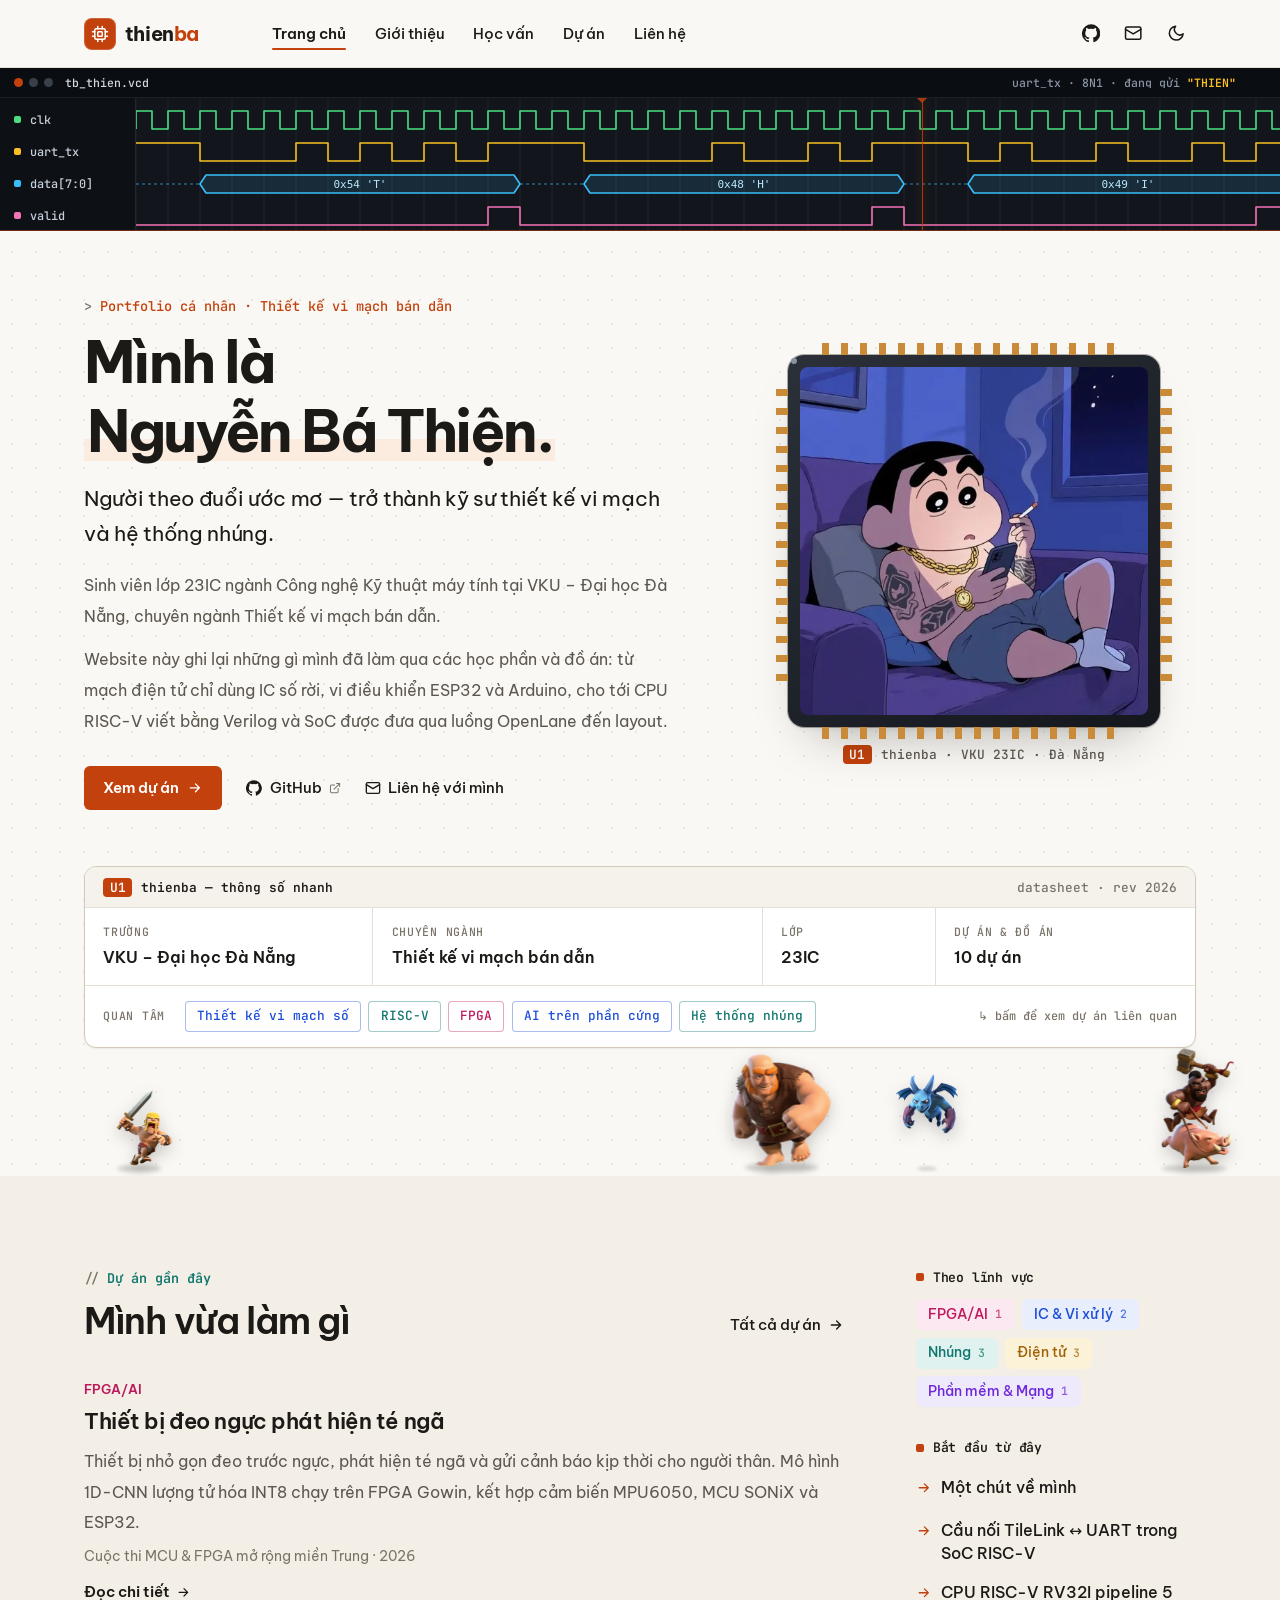
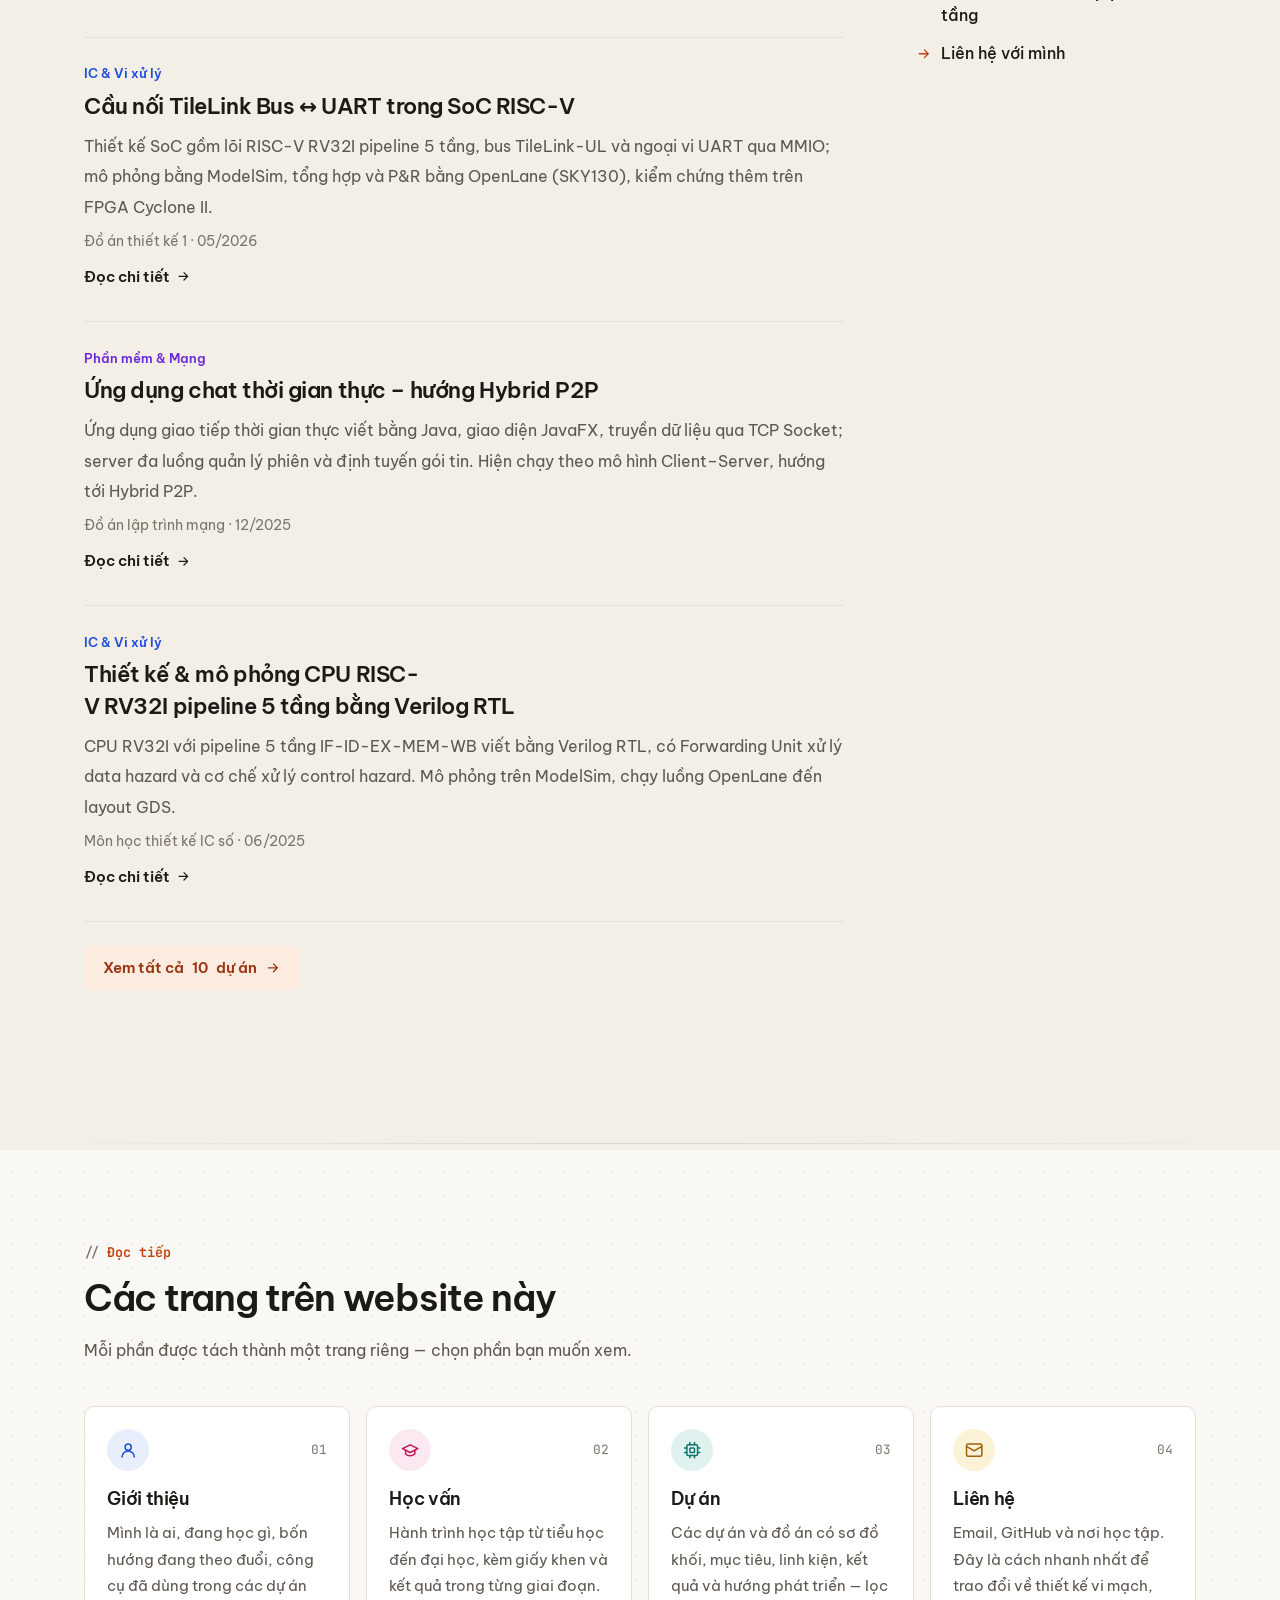
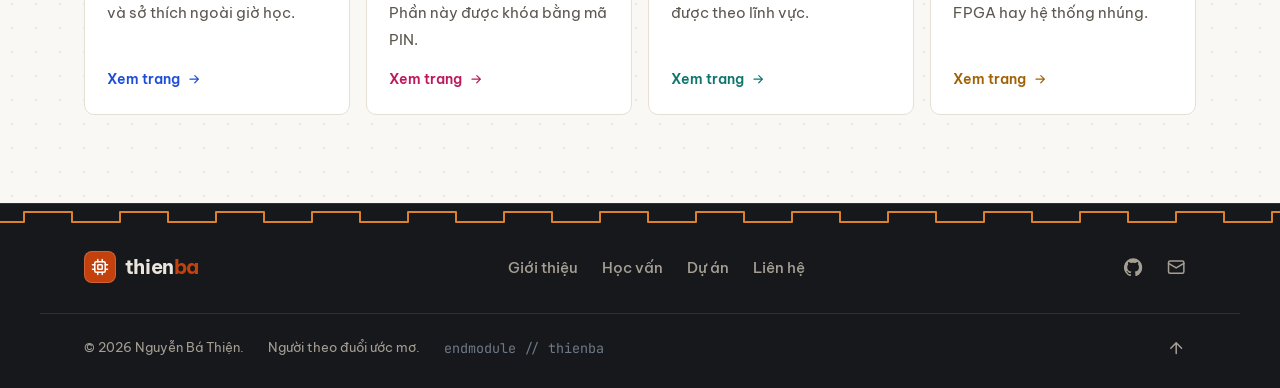
==== commit 5a548551: "Bố trí lại: dải waveform thành cửa sổ mô phỏng có cột tên tín hiệu, phần đầu cân đối hơn, thêm bảng " ====
--- a/index.html
+++ b/index.html
@@ -66,7 +66,7 @@
   </script>
 
   <!-- Giao diện chung của cả 5 trang -->
-  <link rel="stylesheet" href="assets/site.css?v=1f36285a">
+  <link rel="stylesheet" href="assets/site.css?v=aec0fcb7">
 </head>
 <body>
   <!-- Bộ biểu tượng SVG dùng chung (không cần sửa) -->
@@ -143,17 +143,21 @@
     <section class="hero" id="trang-chu" tabindex="-1" aria-labelledby="hero-title">
       <!-- Dải tín hiệu kiểu cửa sổ waveform (ModelSim): uart_tx đang gửi chuỗi "THIEN" (hình ở assets/site-wave.svg) -->
       <div class="scope scope--full" aria-hidden="true">
-        <div class="scope-track"></div>
-        <div class="container scope-inner">
+        <div class="scope-bar">
+          <span class="scope-dots"><i></i><i></i><i></i></span>
+          <span class="scope-file">tb_thien.vcd</span>
+          <span class="scope-note">uart_tx · 8N1 · đang gửi <b>"THIEN"</b></span>
+        </div>
+        <div class="scope-body">
+          <div class="scope-track"></div>
+          <span class="scope-cursor"></span>
           <ul class="scope-names">
             <li>clk</li>
             <li>uart_tx</li>
             <li>data[7:0]</li>
             <li>valid</li>
           </ul>
-          <span class="scope-tag">tb_thien.vcd · 8N1 · <b>"THIEN"</b></span>
-        </div>
-        <span class="scope-cursor"></span>
+        </div>
       </div>
 
       <div class="container hero-grid">
@@ -173,20 +177,6 @@
               Website này ghi lại những gì mình đã làm qua các học phần và đồ án: từ mạch điện tử chỉ dùng IC số rời,
               vi điều khiển ESP32 và Arduino, cho tới CPU RISC-V viết bằng Verilog và SoC được đưa qua luồng OpenLane đến layout.
             </p>
-          </div>
-
-          <hr class="hero-rule">
-
-          <div class="hero-interests">
-            <h2>Những điều mình quan tâm</h2>
-            <ul class="chip-list">
-              <li><a class="chip chip--line tone-blue" href="du-an.html?nhom=cpu">Thiết kế vi mạch số</a></li>
-              <li><a class="chip chip--line tone-teal" href="du-an.html?nhom=cpu">RISC-V</a></li>
-              <li><a class="chip chip--line tone-rose" href="du-an.html?nhom=fpga">FPGA</a></li>
-              <li><a class="chip chip--line tone-blue" href="du-an.html?nhom=fpga">AI trên phần cứng</a></li>
-              <li><a class="chip chip--line tone-teal" href="du-an.html?nhom=embedded">Hệ thống nhúng</a></li>
-            </ul>
-            <p>Bấm vào một chủ đề để xem các dự án liên quan.</p>
           </div>
 
           <div class="hero-actions">
@@ -213,6 +203,33 @@
             <figcaption><span class="chip-ref">U1</span><span>thienba · VKU 23IC · Đà Nẵng</span></figcaption>
           </figure>
         </div>
+      </div>
+
+      <!-- Bảng "datasheet" của U1: thông số nhanh + chủ đề quan tâm (bấm chủ đề để lọc dự án) -->
+      <div class="container">
+        <section class="datasheet reveal" aria-labelledby="datasheet-title">
+          <header class="datasheet-head">
+            <span><span class="chip-ref">U1</span><span id="datasheet-title">thienba — thông số nhanh</span></span>
+            <span class="datasheet-rev">datasheet · rev 2026</span>
+          </header>
+          <dl class="spec-grid">
+            <div><dt>Trường</dt><dd>VKU – Đại học Đà Nẵng</dd></div>
+            <div><dt>Chuyên ngành</dt><dd>Thiết kế vi mạch bán dẫn</dd></div>
+            <div><dt>Lớp</dt><dd>23IC</dd></div>
+            <div><dt>Dự án &amp; đồ án</dt><dd><span data-project-total>10</span> dự án</dd></div>
+          </dl>
+          <div class="datasheet-foot">
+            <h2>Quan tâm</h2>
+            <ul class="chip-list">
+              <li><a class="chip chip--line tone-blue" href="du-an.html?nhom=cpu">Thiết kế vi mạch số</a></li>
+              <li><a class="chip chip--line tone-teal" href="du-an.html?nhom=cpu">RISC-V</a></li>
+              <li><a class="chip chip--line tone-rose" href="du-an.html?nhom=fpga">FPGA</a></li>
+              <li><a class="chip chip--line tone-blue" href="du-an.html?nhom=fpga">AI trên phần cứng</a></li>
+              <li><a class="chip chip--line tone-teal" href="du-an.html?nhom=embedded">Hệ thống nhúng</a></li>
+            </ul>
+            <span class="datasheet-hint">↳ bấm để xem dự án liên quan</span>
+          </div>
+        </section>
       </div>
 
       <!-- Nhân vật Clash of Clans của trang này (trang trí, bấm vào để xem chiêu).
--- a/assets/site.css
+++ b/assets/site.css
@@ -571,65 +571,78 @@
   overflow: hidden;
   padding: var(--nav-h) 0 128px;
 }
-.hero > .scope { margin-bottom: clamp(2.25rem, 5vw, 3.75rem); }
-
-/* Dải waveform kiểu cửa sổ mô phỏng ModelSim (điểm nhấn của website).
+.hero > .scope { margin-bottom: clamp(2.5rem, 5vw, 4rem); }
+
+/* Dải waveform kiểu cửa sổ mô phỏng ModelSim (điểm nhấn của website):
+   thanh tiêu đề + cột tên tín hiệu bên trái + vùng sóng bên phải.
    Hình tín hiệu ở assets/site-wave.svg: uart_tx gửi chuỗi "THIEN", trôi sang trái liên tục. */
 .scope {
+  --gutter: 136px;                          /* bề rộng cột tên tín hiệu */
   position: relative;
-  overflow: hidden;
-  height: 132px;
   background: var(--scope-bg);
   border-bottom: 1px solid var(--scope-edge);
   color: #9aa4b2;
 }
-.scope--mini { height: 72px; }
-@media (max-width: 599px) {
-  .scope--full { height: 72px; }               /* điện thoại: chỉ hiện clk + uart_tx */
-  .scope--full .scope-names li:nth-child(n + 3) { display: none; }
-}
+.scope-bar {
+  display: flex;
+  align-items: center;
+  gap: 0.75rem;
+  height: 30px;
+  padding: 0 clamp(16px, 3.5vw, 44px) 0 14px;
+  background: #0a0d11;
+  border-bottom: 1px solid rgba(255, 255, 255, 0.07);
+  font: 500 0.72rem/1 var(--mono);
+  white-space: nowrap;
+}
+.scope-dots { display: inline-flex; gap: 6px; }
+.scope-dots i { width: 9px; height: 9px; border-radius: 50%; background: #3a4049; }
+.scope-dots i:first-child { background: var(--primary); }
+.scope-file { color: #d3d9e2; }
+.scope-note { margin-left: auto; color: #8b95a5; overflow: hidden; text-overflow: ellipsis; }
+.scope-note b { color: #fbbf24; font-weight: 600; }
+.scope-body { position: relative; overflow: hidden; height: 132px; }
+.scope--mini .scope-body { height: 72px; }
 .scope-track {
   position: absolute;
-  top: 0; bottom: 0; left: 0;
-  width: calc(100% + 1920px);
+  top: 0; bottom: 0; left: var(--gutter);
+  width: calc(100% - var(--gutter) + 1920px);
   background: url("site-wave.svg?v=19f974a4") repeat-x 0 0 / 1920px 132px;
   animation: scope-run 32s linear infinite;
 }
 @keyframes scope-run { to { translate: -1920px 0; } }
-.scope-inner { position: relative; height: 100%; }
+/* Cột tên tín hiệu (giống khung "Wave" của ModelSim) */
 .scope-names {
+  position: absolute;
+  top: 0; bottom: 0; left: 0;
+  z-index: 1;
+  width: var(--gutter);
   display: flex;
   flex-direction: column;
-  align-items: flex-start;
   gap: 12px;
   margin: 0;
-  padding: 12px 0 0;
+  padding: 12px 0 0 14px;
   list-style: none;
-}
-.scope-names li {
-  height: 20px;
-  padding: 0 0.45rem;
-  border-radius: 4px;
-  background: var(--scope-label);
-  box-shadow: 0 0 0 1px rgba(255, 255, 255, 0.06);
-  font: 500 0.72rem/20px var(--mono);
-  color: #c7cfda;
-}
-.scope-tag {
-  position: absolute;
-  top: 10px; right: clamp(16px, 3.5vw, 44px);
-  padding: 0 0.5rem;
-  border-radius: 4px;
-  background: var(--scope-label);
-  font: 500 0.7rem/20px var(--mono);
-  color: #9aa4b2;
-}
-.scope-tag b { color: #fbbf24; font-weight: 600; }
-@media (max-width: 599px) { .scope-tag { display: none; } }
+  background: #0d1116;
+  border-right: 1px solid rgba(255, 255, 255, 0.09);
+}
+.scope-names li { height: 20px; font: 500 0.74rem/20px var(--mono); color: #c7cfda; }
+.scope-names li::before {
+  content: "";
+  display: inline-block;
+  width: 7px; height: 7px;
+  margin-right: 0.55rem;
+  border-radius: 2px;
+  background: var(--sig, #c7cfda);
+  vertical-align: 1px;
+}
+.scope-names li:nth-child(1) { --sig: #4ade80; }
+.scope-names li:nth-child(2) { --sig: #fbbf24; }
+.scope-names li:nth-child(3) { --sig: #38bdf8; }
+.scope-names li:nth-child(4) { --sig: #f472b6; }
 /* Con trỏ đo thời gian (cursor) màu đồng */
 .scope-cursor {
   position: absolute;
-  top: 0; bottom: 0; left: 74%;
+  top: 0; bottom: 0; left: 72%;
   width: 1px;
   background: var(--primary);
   box-shadow: 0 0 8px var(--primary);
@@ -642,10 +655,16 @@
   border: 5px solid transparent;
   border-top-color: var(--primary);
 }
+@media (max-width: 599px) {
+  .scope { --gutter: 100px; }
+  .scope-note { display: none; }
+  .scope--full .scope-body { height: 72px; }   /* điện thoại: chỉ hiện clk + uart_tx */
+  .scope--full .scope-names li:nth-child(n + 3) { display: none; }
+}
 
 .hero-grid { display: grid; gap: 2.25rem; align-items: center; width: 100%; }
 @media (min-width: 900px) {
-  .hero-grid { grid-template-columns: minmax(0, 1.3fr) minmax(0, 0.85fr); gap: clamp(3rem, 7vw, 6rem); }
+  .hero-grid { grid-template-columns: minmax(0, 1.2fr) minmax(0, 0.9fr); gap: clamp(2.5rem, 6vw, 5rem); }
 }
 
 .hero-kicker { font-family: var(--mono); font-size: 0.85rem; font-weight: 500; color: var(--primary); }
@@ -673,17 +692,13 @@
 .hero-bio { margin-top: 1.15rem; max-width: 64ch; }
 .hero-bio p { color: var(--text-muted); font-size: 1rem; line-height: 1.95; }
 .hero-bio p + p { margin-top: 0.7rem; }
-.hero-rule { margin: 1.6rem 0 1.35rem; max-width: 640px; border: 0; border-top: 1px dashed var(--border-strong); }
-.hero-interests h2 { font-size: 0.95rem; font-weight: 600; letter-spacing: -0.01em; }
-.hero-interests .chip-list { margin-top: 0.8rem; }
-.hero-interests p { margin-top: 0.8rem; color: var(--text-muted); font-size: 0.92rem; line-height: 1.8; }
 .hero-actions { display: flex; flex-wrap: wrap; align-items: center; gap: 0.6rem 1.5rem; margin-top: 1.8rem; }
 
 /* Ảnh đại diện trong khung con chip: vỏ tối, chân đồng ở 4 cạnh, chấm đánh dấu chân số 1 */
 .hero-visual { display: flex; justify-content: center; order: -1; }
-@media (min-width: 900px) { .hero-visual { order: 0; justify-content: flex-end; } }
-.chip-portrait { margin: 0; width: min(66vw, 270px); }
-@media (min-width: 900px) { .chip-portrait { width: min(100%, 350px); } }
+@media (min-width: 900px) { .hero-visual { order: 0; } }
+.chip-portrait { margin: 0; width: min(68vw, 280px); }
+@media (min-width: 900px) { .chip-portrait { width: min(100%, 400px); } }
 .chip-pkg {
   position: relative;
   display: block;
@@ -720,6 +735,7 @@
 .chip-portrait figcaption {
   display: flex;
   align-items: center;
+  justify-content: center;
   gap: 0.6rem;
   margin: 1.1rem 14px 0;
   color: var(--text-muted);
@@ -733,6 +749,49 @@
   color: var(--on-primary);
   font-weight: 600;
 }
+
+/* Bảng "datasheet" của U1 dưới phần đầu Trang chủ: thông số nhanh + chủ đề quan tâm */
+.datasheet {
+  margin-top: clamp(2.5rem, 5vw, 3.5rem);
+  overflow: hidden;
+  border: 1px solid var(--border-strong);
+  border-radius: 12px;
+  background: var(--surface);
+  box-shadow: var(--shadow-sm);
+}
+.datasheet-head {
+  display: flex;
+  flex-wrap: wrap;
+  align-items: center;
+  justify-content: space-between;
+  gap: 0.4rem 1rem;
+  padding: 0.65rem 1.15rem;
+  background: var(--surface-2);
+  border-bottom: 1px solid var(--border);
+  font: 600 0.8rem/1.5 var(--mono);
+}
+.datasheet-head > span { display: inline-flex; align-items: center; gap: 0.55rem; }
+.datasheet-rev { color: var(--text-faint); font-weight: 500; }
+.spec-grid { display: grid; grid-template-columns: repeat(2, minmax(0, 1fr)); margin: 0; }
+@media (min-width: 900px) { .spec-grid { grid-template-columns: 1fr 1.35fr 0.6fr 0.9fr; } }
+.spec-grid > div { padding: 1rem 1.15rem; border-bottom: 1px solid var(--border); border-right: 1px solid var(--border); }
+.spec-grid > div:nth-child(2n) { border-right: 0; }
+@media (min-width: 900px) {
+  .spec-grid > div:nth-child(2n) { border-right: 1px solid var(--border); }
+  .spec-grid > div:last-child { border-right: 0; }
+}
+.spec-grid dt,
+.datasheet-foot h2 {
+  font: 500 0.72rem/1.4 var(--mono);
+  letter-spacing: 0.06em;
+  text-transform: uppercase;
+  color: var(--text-faint);
+}
+.spec-grid dd { margin: 0.35rem 0 0; font-size: 1rem; font-weight: 600; line-height: 1.45; }
+.datasheet-foot { display: flex; flex-wrap: wrap; align-items: center; gap: 0.7rem 1rem; padding: 0.95rem 1.15rem; }
+.datasheet-foot h2 { margin-right: 0.25rem; }
+.datasheet-hint { margin-left: auto; color: var(--text-faint); font: 500 0.74rem/1.4 var(--mono); }
+@media (max-width: 599px) { .datasheet-hint { margin-left: 0; } }
 
 /* =========================================================
    6. KHUNG CHUNG CỦA CÁC PHẦN
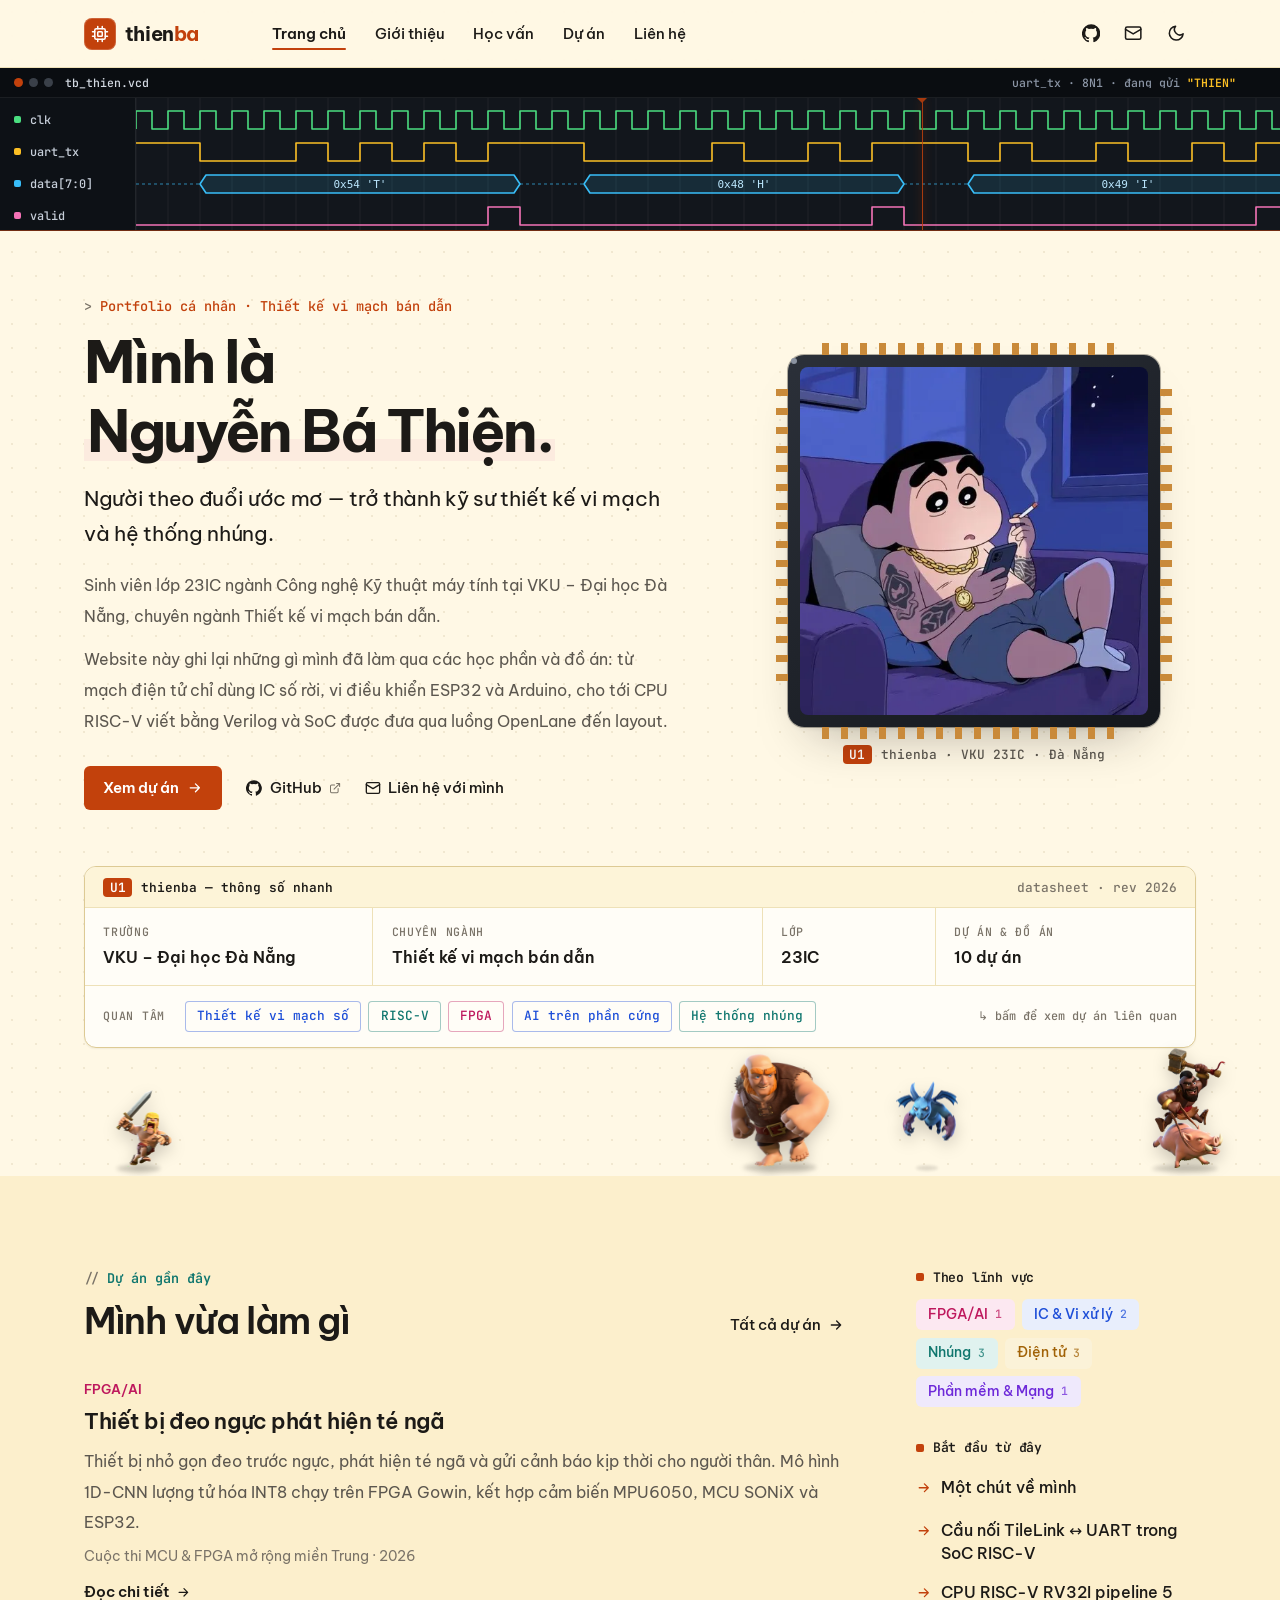
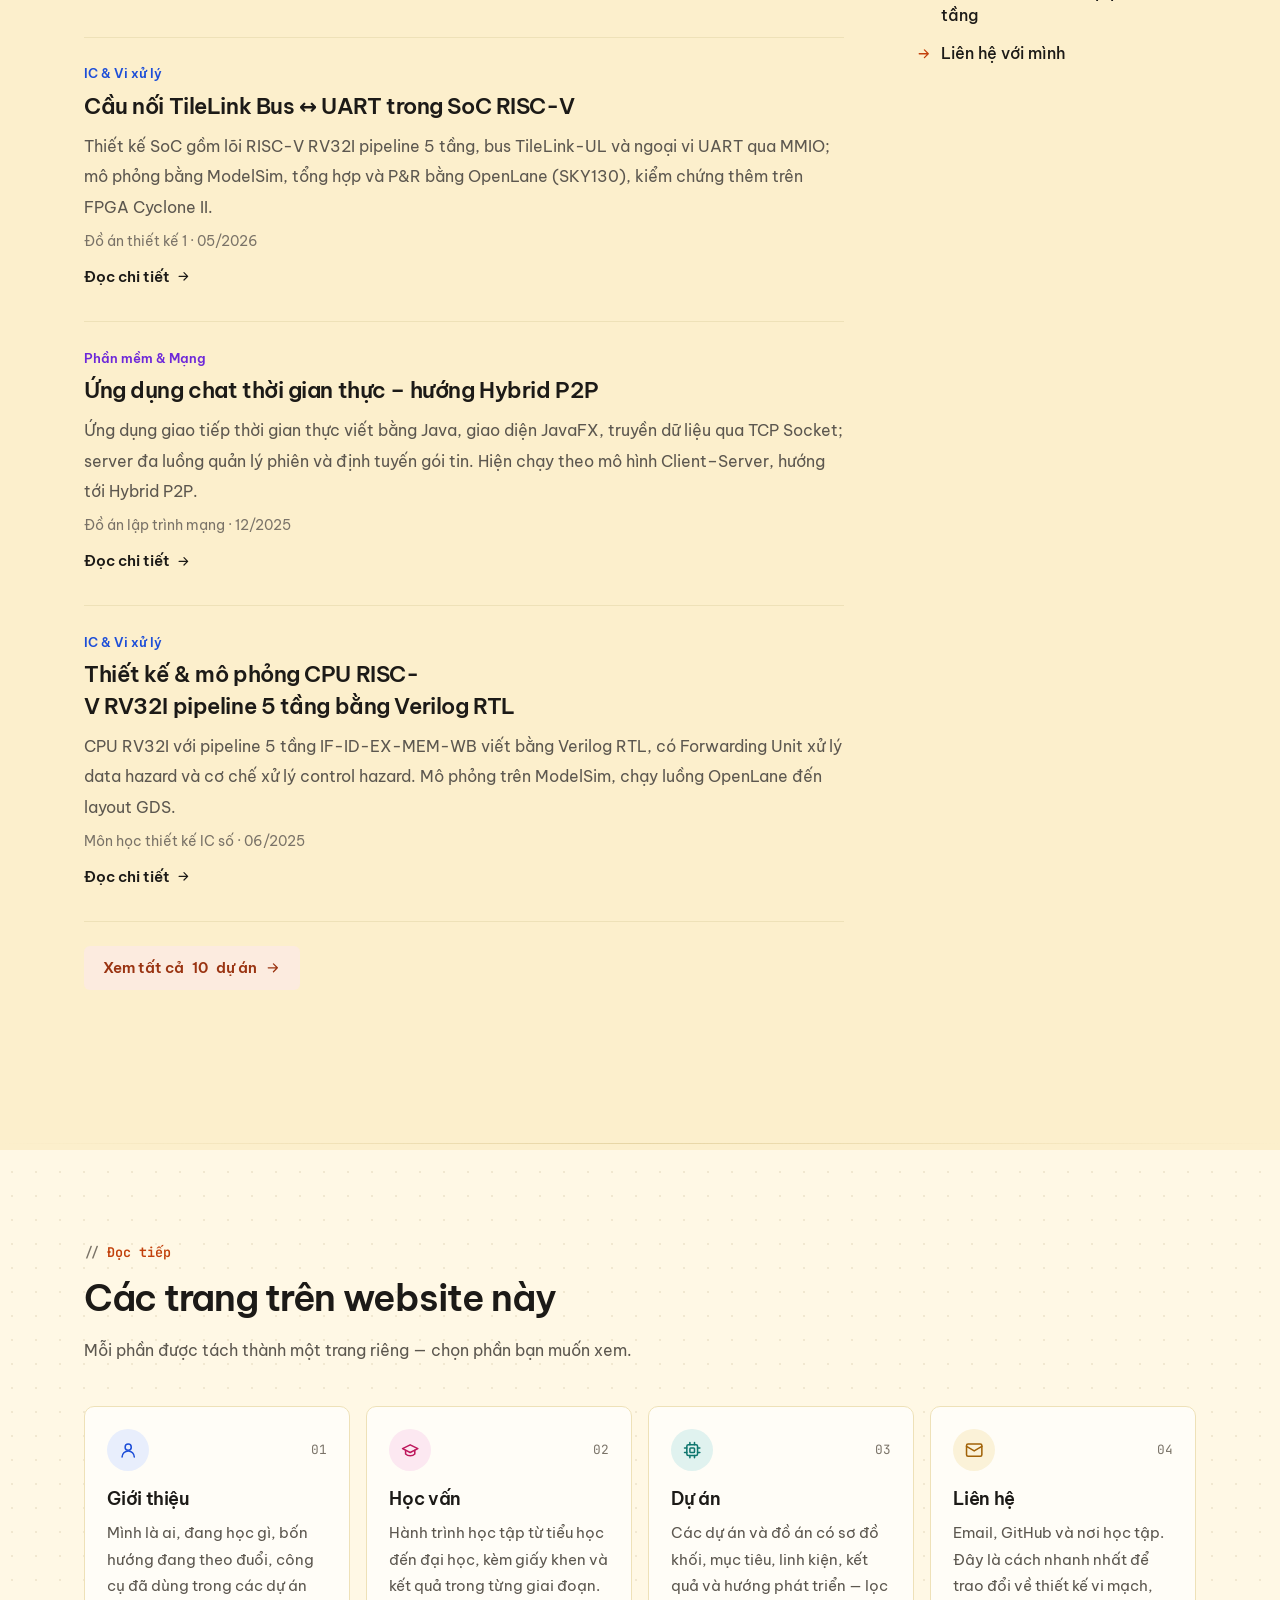
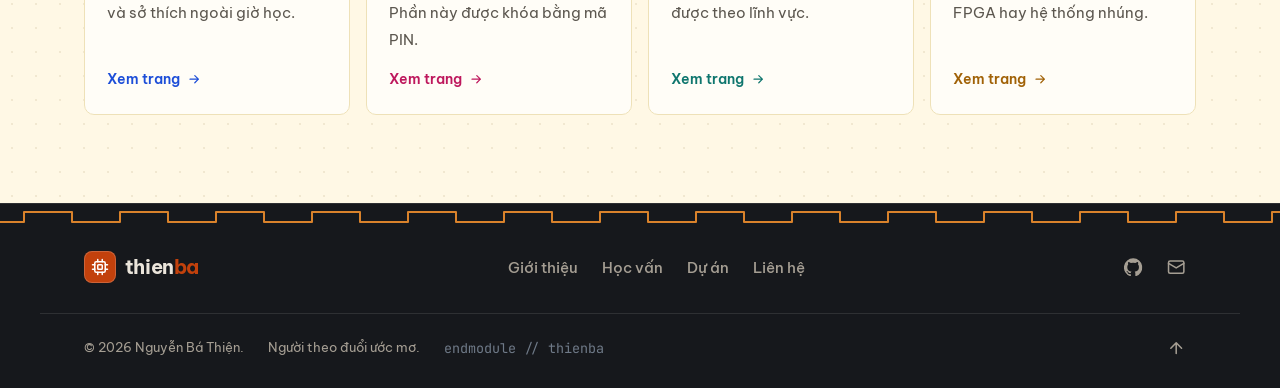
==== commit 01e2ee4d: "Đổi nền chế độ sáng sang màu vàng nhạt Co-Authored-By: Claude Opus 5.5 <noreply@anthropic.com>" ====
--- a/index.html
+++ b/index.html
@@ -10,7 +10,7 @@
   <meta name="author" content="Nguyễn Bá Thiện">
   <meta name="keywords" content="Nguyễn Bá Thiện, VKU, Kỹ thuật máy tính, thiết kế vi mạch bán dẫn, RISC-V, Verilog, OpenLane, FPGA, ESP32, hệ thống nhúng">
   <meta name="robots" content="index, follow">
-  <meta name="theme-color" content="#faf8f4" media="(prefers-color-scheme: light)">
+  <meta name="theme-color" content="#fff8e5" media="(prefers-color-scheme: light)">
   <meta name="theme-color" content="#111214" media="(prefers-color-scheme: dark)">
   <!-- SỬA: khi có tên miền riêng (vd: thiennb23.id.vn từ 1/1/2027) thì đổi https://thienic.github.io/ ở cả 5 trang -->
   <link rel="canonical" href="https://thienic.github.io/">
@@ -66,7 +66,7 @@
   </script>
 
   <!-- Giao diện chung của cả 5 trang -->
-  <link rel="stylesheet" href="assets/site.css?v=aec0fcb7">
+  <link rel="stylesheet" href="assets/site.css?v=e4ae2e7d">
 </head>
 <body>
   <!-- Bộ biểu tượng SVG dùng chung (không cần sửa) -->
--- a/assets/site.css
+++ b/assets/site.css
@@ -6,13 +6,14 @@
 
 :root {
   color-scheme: light;
-  /* Nền "giấy ấm" + màu nhấn đồng (copper) như chân chip / đường mạch in */
-  --bg: #faf8f4;
-  --bg-alt: #f3efe7;
-  --surface: #ffffff;
-  --surface-2: #f5f2ec;
-  --border: #e5dfd4;
-  --border-strong: #d2c9b9;
+  /* Nền vàng nhạt + màu nhấn đồng (copper) như chân chip / đường mạch in.
+     SỬA màu nền tại đây (vd xanh nhạt: --bg #eef5fc, --bg-alt #e2eef9, --surface-2 #e9f2fb, --border #d3e2f0) */
+  --bg: #fff8e5;
+  --bg-alt: #fcefcc;
+  --surface: #fffdf7;
+  --surface-2: #fdf4d8;
+  --border: #eee1b8;
+  --border-strong: #ddca94;
   --text: #1c1a17;
   --text-muted: #5c574f;
   --text-faint: #7a7368;
@@ -47,7 +48,7 @@
   --foot-ink: #ebe5db;
   --foot-muted: #a59e93;
   --foot-line: rgba(255, 255, 255, 0.1);
-  --grid-dot: rgba(28, 26, 23, 0.075);
+  --grid-dot: rgba(120, 88, 20, 0.1);
   /* Màu huy chương (dùng trong phần Học vấn đã mở khóa) */
   --gold-bg: #fdf6dc;
   --gold-border: #efd98f;
@@ -58,7 +59,7 @@
   --green-bg: #e8f7ee;
   --green-border: #b5e3c7;
   --success-text: #15803d;
-  --nav-bg: rgba(250, 248, 244, 0.9);
+  --nav-bg: rgba(255, 248, 229, 0.9);
   --circuit: #c2410c;
   --circuit-opacity: 0.13;
   --dot: rgba(194, 65, 12, 0.13);
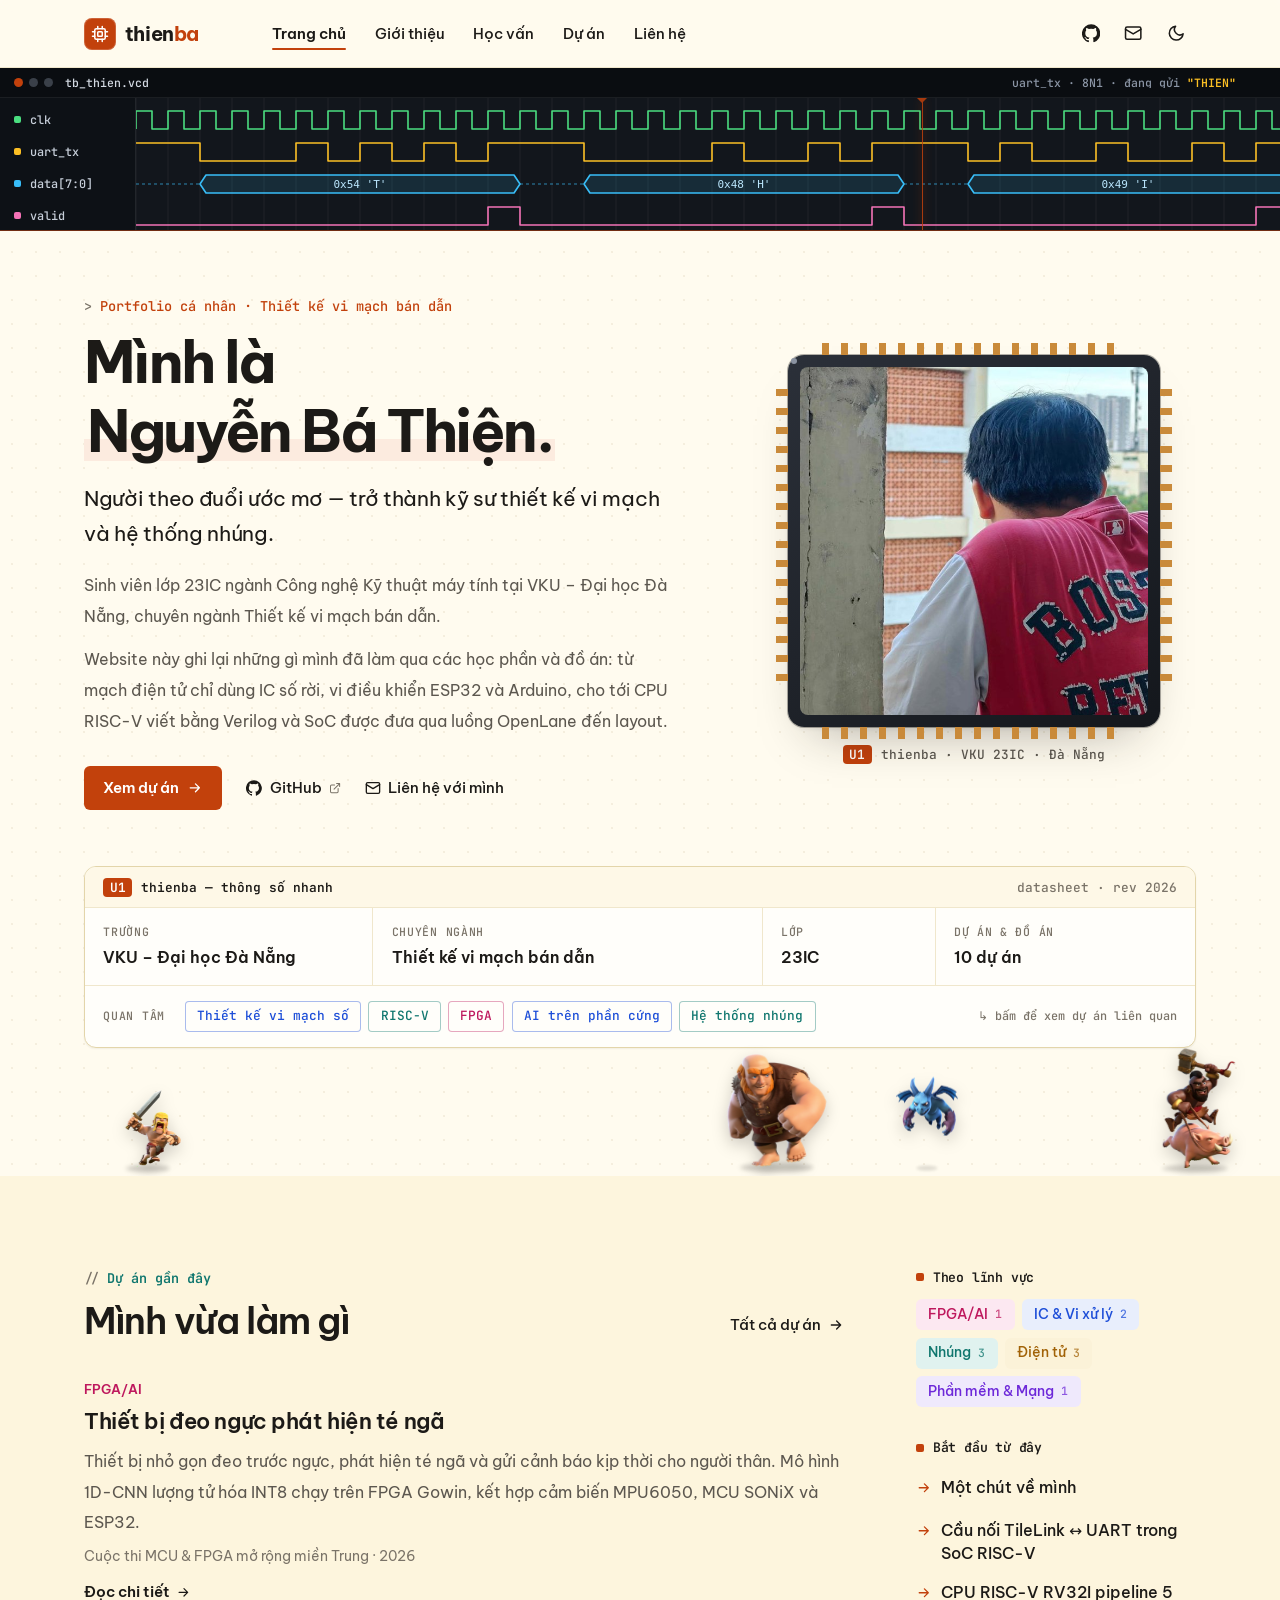
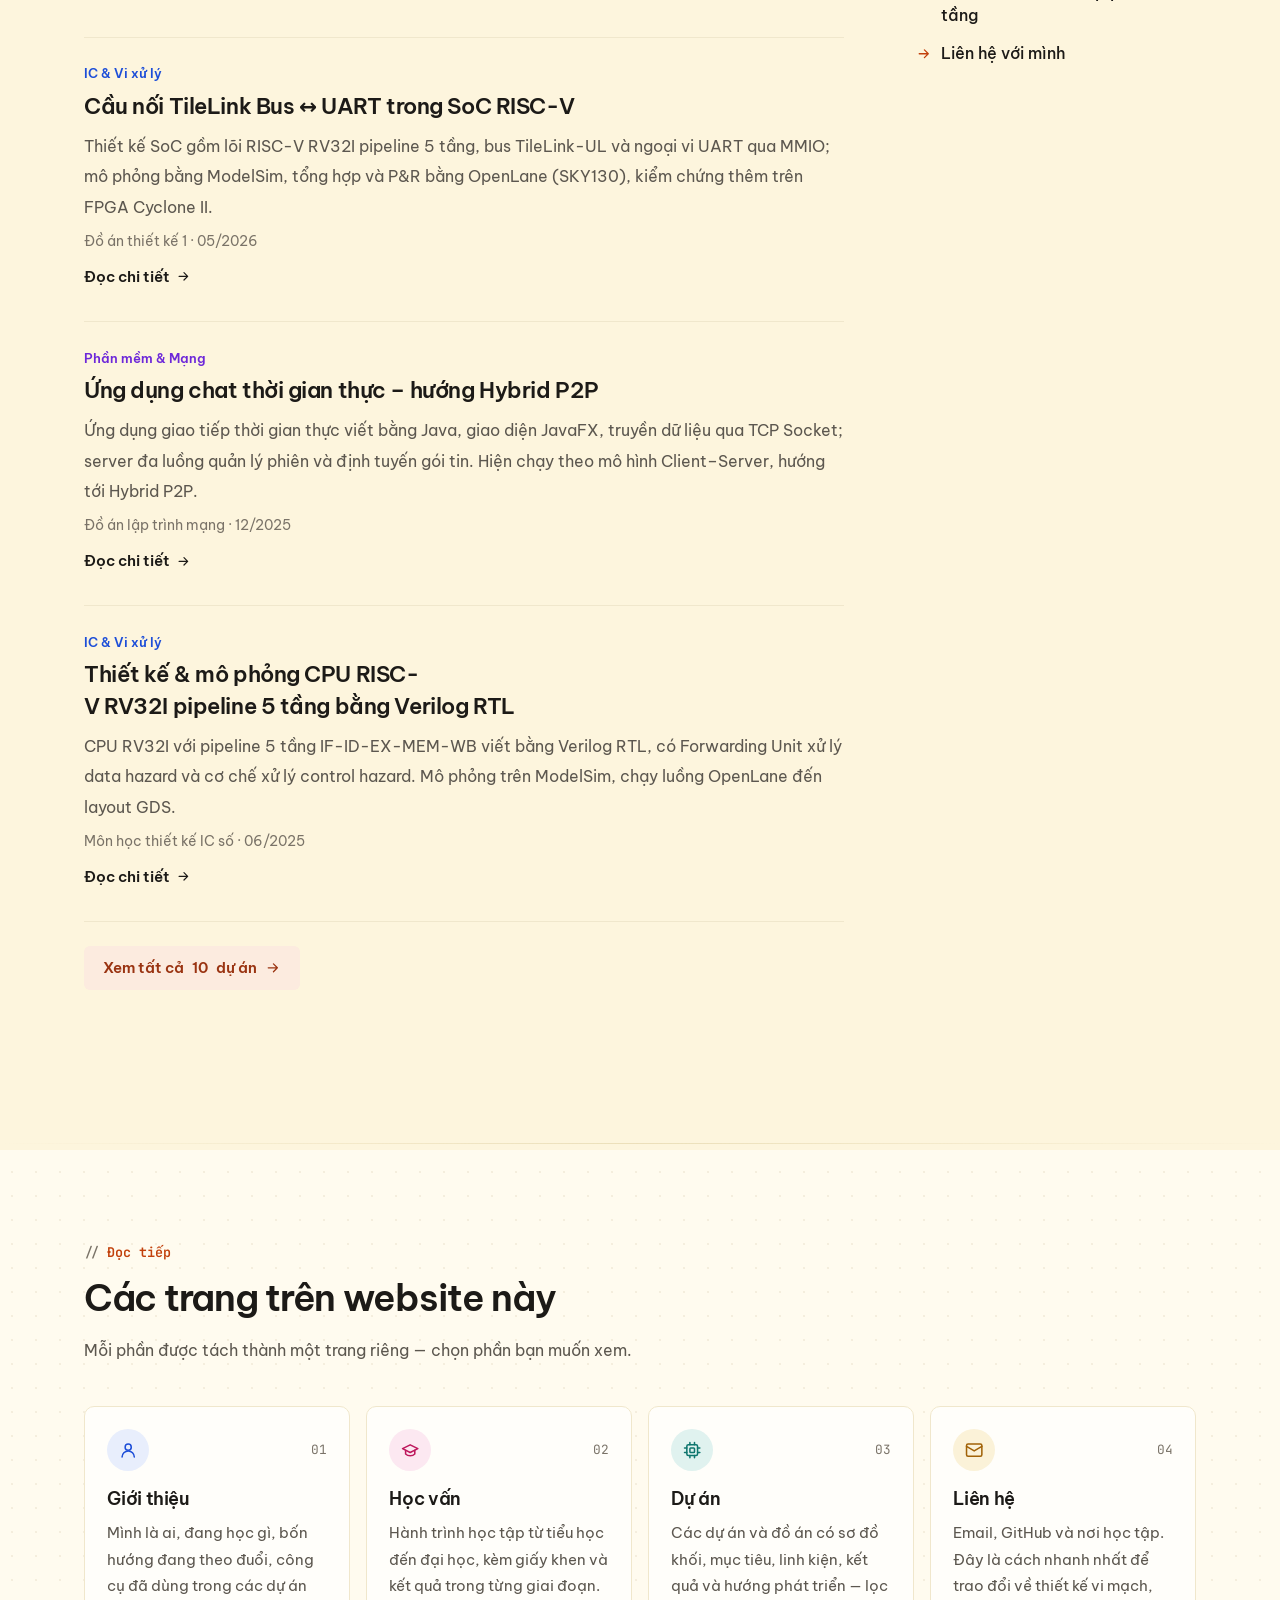
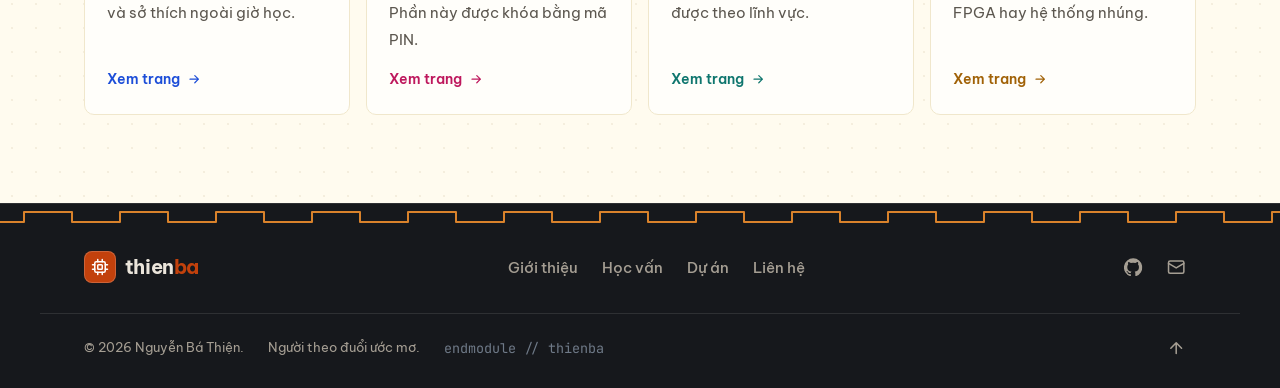
==== commit ec545676: "Đổi ảnh đại diện, đổi mã PIN mục Học vấn, nền vàng nhạt hơn - images/avatar.jpg (640x640, 70 KB) tha" ====
--- a/index.html
+++ b/index.html
@@ -10,7 +10,7 @@
   <meta name="author" content="Nguyễn Bá Thiện">
   <meta name="keywords" content="Nguyễn Bá Thiện, VKU, Kỹ thuật máy tính, thiết kế vi mạch bán dẫn, RISC-V, Verilog, OpenLane, FPGA, ESP32, hệ thống nhúng">
   <meta name="robots" content="index, follow">
-  <meta name="theme-color" content="#fff8e5" media="(prefers-color-scheme: light)">
+  <meta name="theme-color" content="#fffbef" media="(prefers-color-scheme: light)">
   <meta name="theme-color" content="#111214" media="(prefers-color-scheme: dark)">
   <!-- SỬA: khi có tên miền riêng (vd: thiennb23.id.vn từ 1/1/2027) thì đổi https://thienic.github.io/ ở cả 5 trang -->
   <link rel="canonical" href="https://thienic.github.io/">
@@ -22,7 +22,7 @@
   <meta property="og:description" content="Thiết kế vi mạch số RISC-V · AI trên FPGA · Hệ thống nhúng.">
   <meta property="og:locale" content="vi_VN">
   <meta property="og:url" content="https://thienic.github.io/">
-  <meta property="og:image" content="https://thienic.github.io/images/avatar.png">
+  <meta property="og:image" content="https://thienic.github.io/images/avatar.jpg">
   <meta name="twitter:card" content="summary_large_image">
   <meta name="twitter:title" content="Nguyễn Bá Thiện – Thiết kế vi mạch bán dẫn, VKU">
   <meta name="twitter:description" content="Thiết kế vi mạch số RISC-V · AI trên FPGA · Hệ thống nhúng.">
@@ -66,7 +66,7 @@
   </script>
 
   <!-- Giao diện chung của cả 5 trang -->
-  <link rel="stylesheet" href="assets/site.css?v=e4ae2e7d">
+  <link rel="stylesheet" href="assets/site.css?v=9268c3b3">
 </head>
 <body>
   <!-- Bộ biểu tượng SVG dùng chung (không cần sửa) -->
@@ -197,8 +197,8 @@
           <figure class="chip-portrait">
             <span class="chip-pkg">
               <span class="chip-pin1" aria-hidden="true"></span>
-              <!-- SỬA ẢNH ĐẠI DIỆN: thay file images/avatar.png (nên dùng ảnh vuông) -->
-              <img src="images/avatar.png" alt="Ảnh đại diện của Nguyễn Bá Thiện" width="500" height="500">
+              <!-- SỬA ẢNH ĐẠI DIỆN: thay file images/avatar.jpg (nên dùng ảnh vuông) -->
+              <img src="images/avatar.jpg" alt="Ảnh đại diện của Nguyễn Bá Thiện" width="640" height="640">
             </span>
             <figcaption><span class="chip-ref">U1</span><span>thienba · VKU 23IC · Đà Nẵng</span></figcaption>
           </figure>
--- a/assets/site.css
+++ b/assets/site.css
@@ -8,12 +8,12 @@
   color-scheme: light;
   /* Nền vàng nhạt + màu nhấn đồng (copper) như chân chip / đường mạch in.
      SỬA màu nền tại đây (vd xanh nhạt: --bg #eef5fc, --bg-alt #e2eef9, --surface-2 #e9f2fb, --border #d3e2f0) */
-  --bg: #fff8e5;
-  --bg-alt: #fcefcc;
-  --surface: #fffdf7;
-  --surface-2: #fdf4d8;
-  --border: #eee1b8;
-  --border-strong: #ddca94;
+  --bg: #fffbef;
+  --bg-alt: #fdf5dd;
+  --surface: #fffefa;
+  --surface-2: #fef8e7;
+  --border: #f0e7cc;
+  --border-strong: #e3d5aa;
   --text: #1c1a17;
   --text-muted: #5c574f;
   --text-faint: #7a7368;
@@ -48,7 +48,7 @@
   --foot-ink: #ebe5db;
   --foot-muted: #a59e93;
   --foot-line: rgba(255, 255, 255, 0.1);
-  --grid-dot: rgba(120, 88, 20, 0.1);
+  --grid-dot: rgba(120, 88, 20, 0.08);
   /* Màu huy chương (dùng trong phần Học vấn đã mở khóa) */
   --gold-bg: #fdf6dc;
   --gold-border: #efd98f;
@@ -59,7 +59,7 @@
   --green-bg: #e8f7ee;
   --green-border: #b5e3c7;
   --success-text: #15803d;
-  --nav-bg: rgba(255, 248, 229, 0.9);
+  --nav-bg: rgba(255, 251, 239, 0.9);
   --circuit: #c2410c;
   --circuit-opacity: 0.13;
   --dot: rgba(194, 65, 12, 0.13);
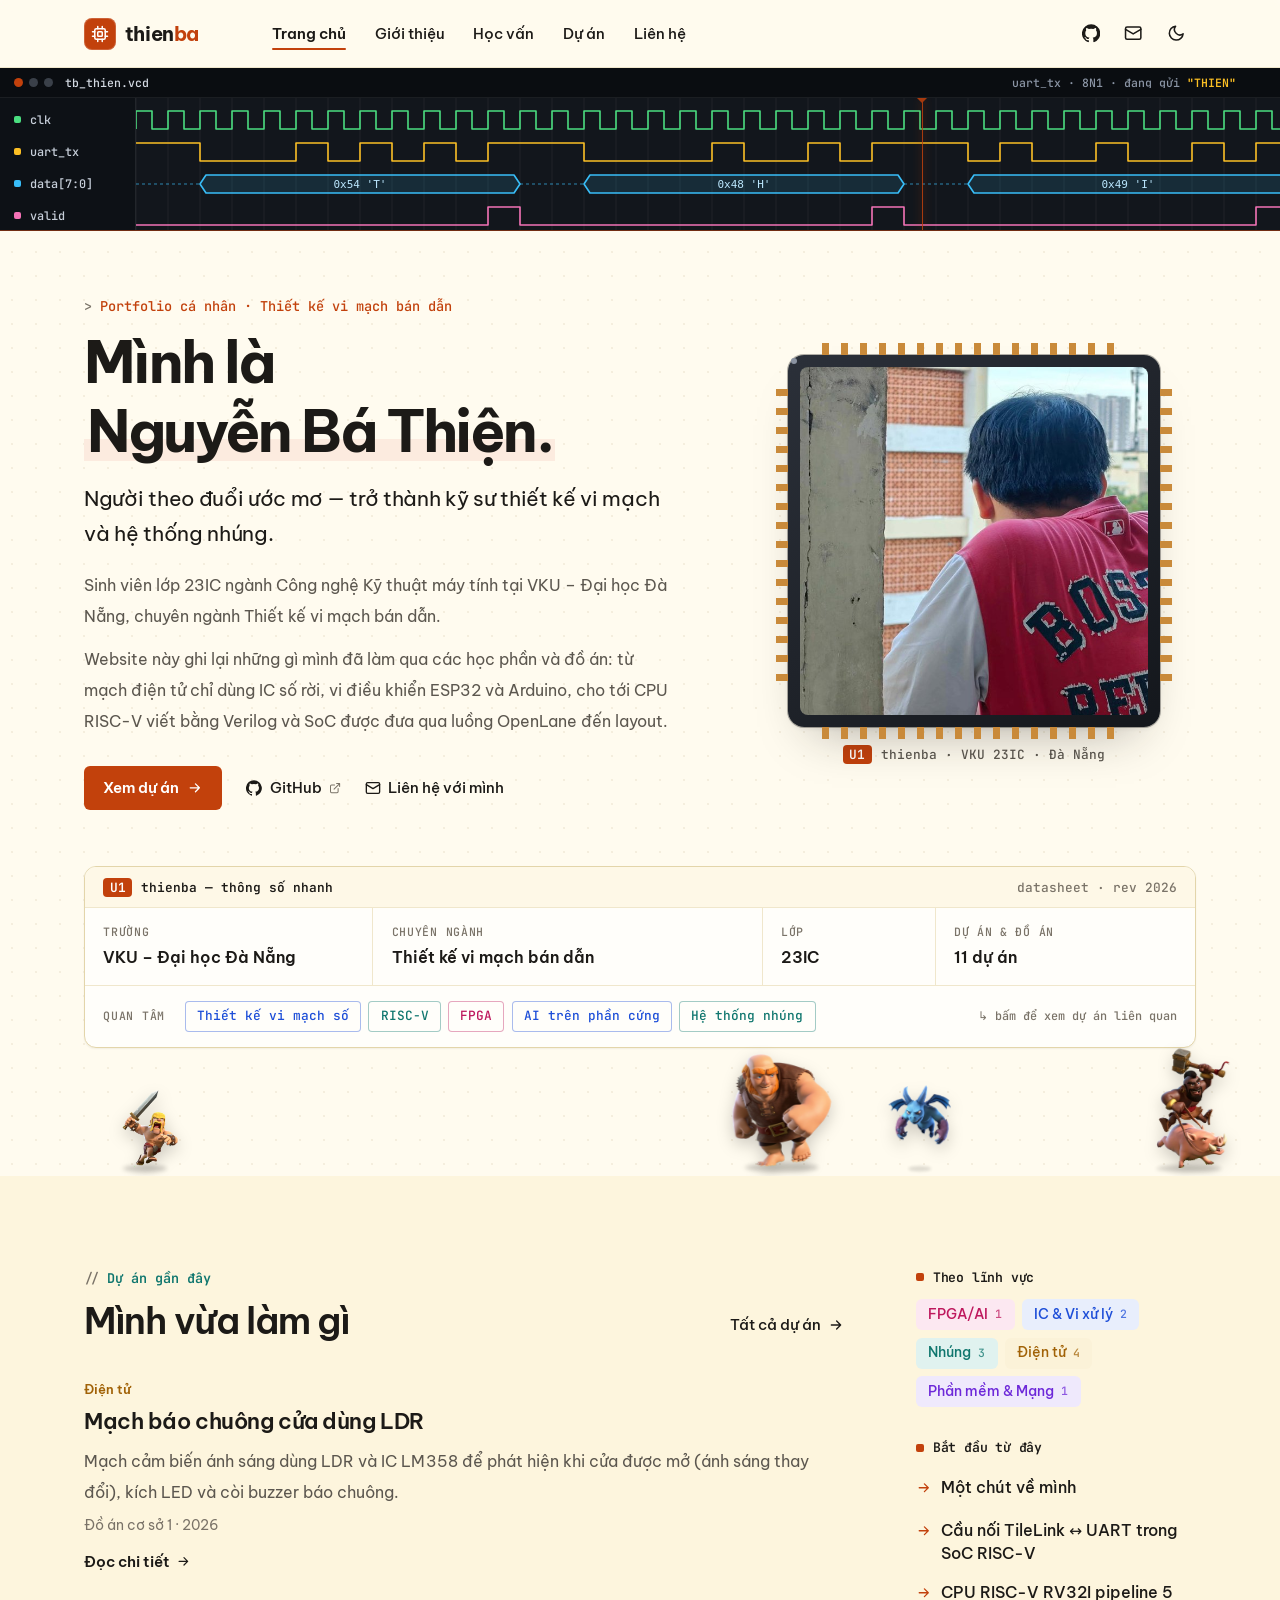
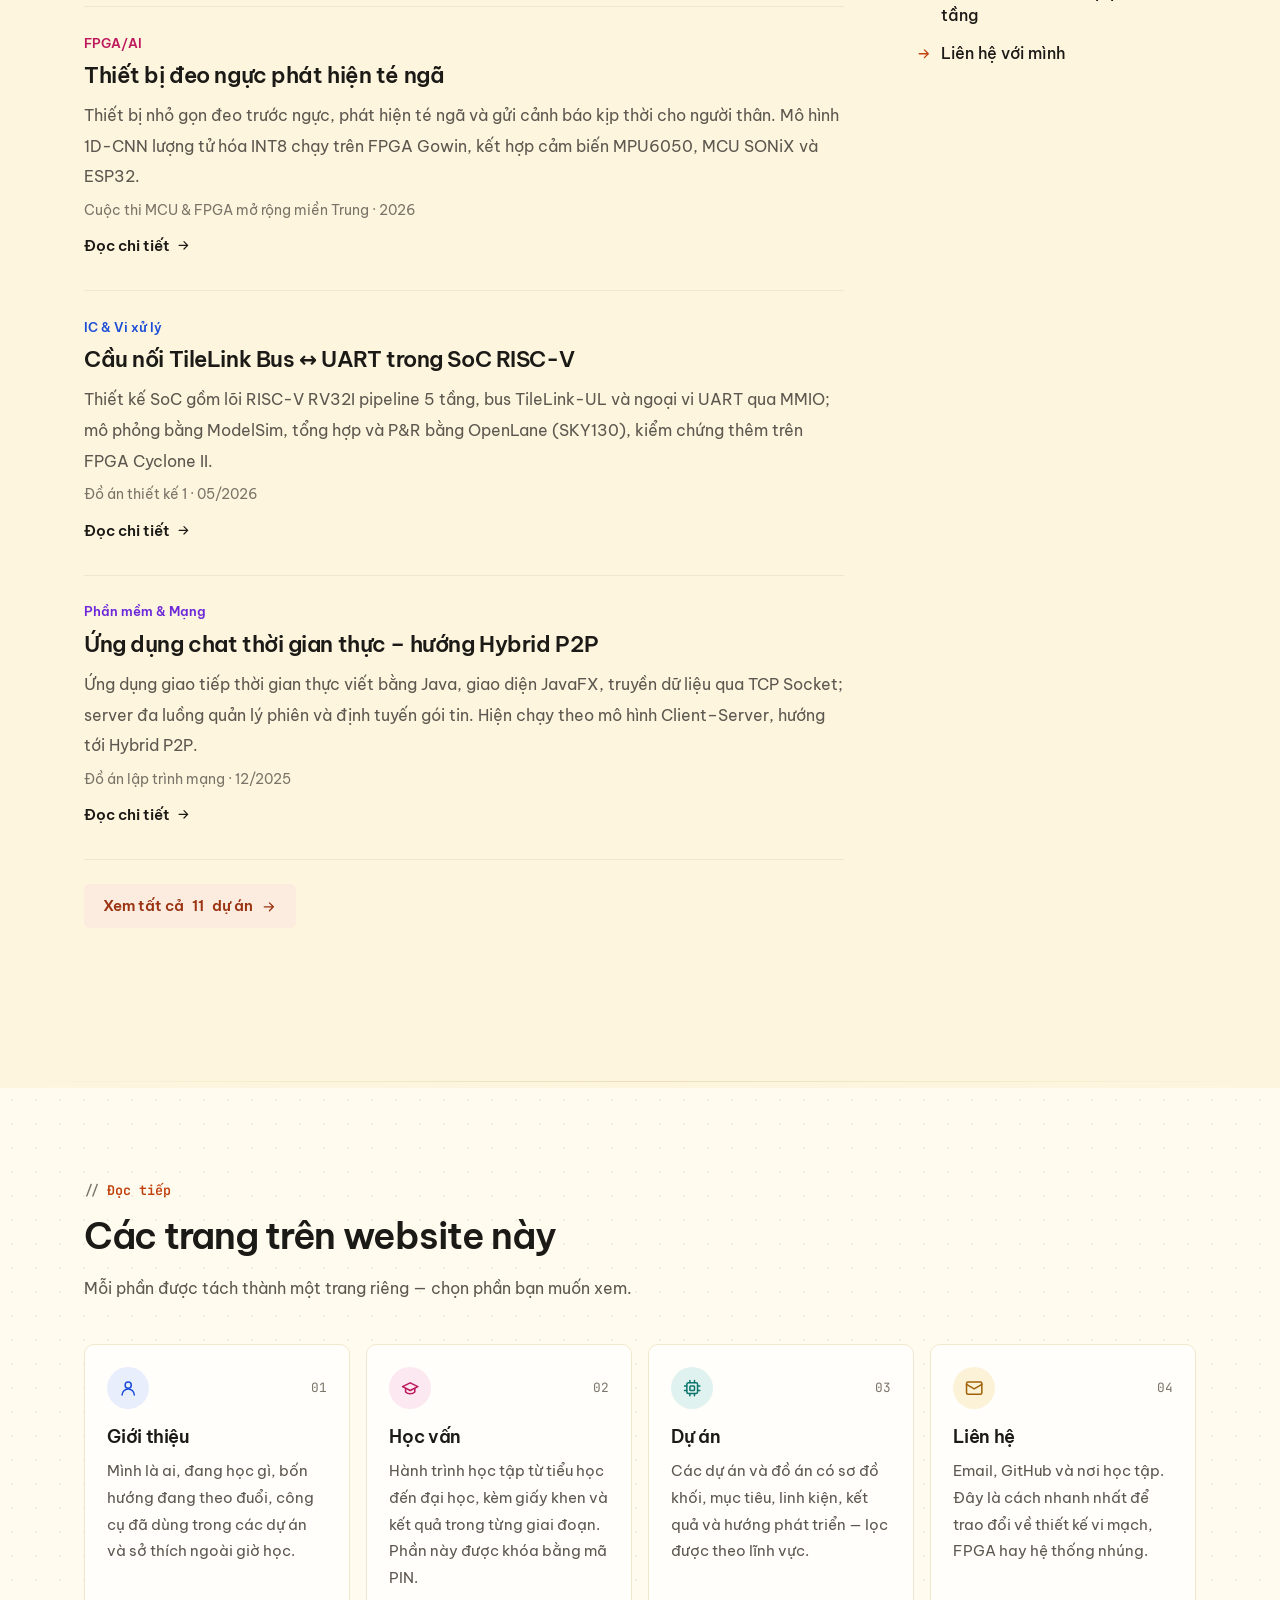
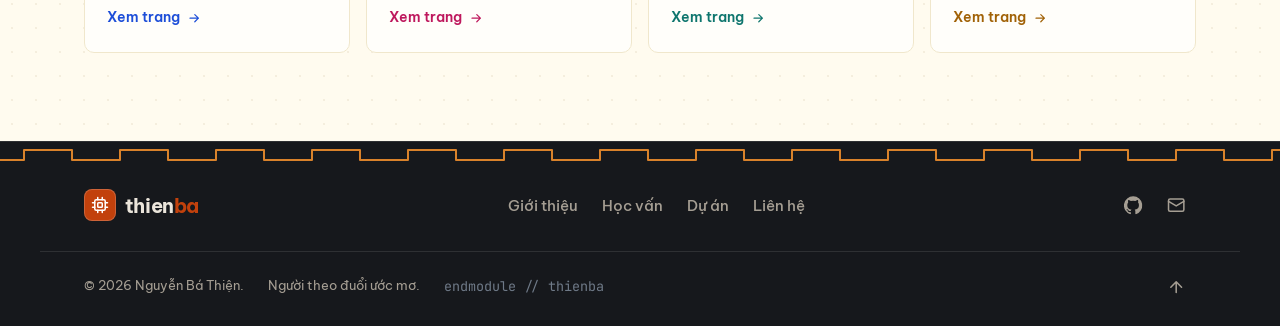
==== commit 9c8c3c41: "Thêm dự án Mạch báo chuông cửa dùng LDR (Đồ án cơ sở 1, 2026) - Thẻ rộng đặt đầu nhóm 2026 (trường p" ====
--- a/index.html
+++ b/index.html
@@ -216,7 +216,7 @@
             <div><dt>Trường</dt><dd>VKU – Đại học Đà Nẵng</dd></div>
             <div><dt>Chuyên ngành</dt><dd>Thiết kế vi mạch bán dẫn</dd></div>
             <div><dt>Lớp</dt><dd>23IC</dd></div>
-            <div><dt>Dự án &amp; đồ án</dt><dd><span data-project-total>10</span> dự án</dd></div>
+            <div><dt>Dự án &amp; đồ án</dt><dd><span data-project-total>11</span> dự án</dd></div>
           </dl>
           <div class="datasheet-foot">
             <h2>Quan tâm</h2>
@@ -256,7 +256,7 @@
           <!-- Danh sách do JS điền từ dữ liệu dự án (assets/site.js): RECENT_LIMIT dự án mới nhất -->
           <div class="post-list" id="recent-projects"></div>
           <noscript><p class="post-desc">Xem danh sách đầy đủ ở <a href="du-an.html">trang Dự án</a>.</p></noscript>
-          <a class="btn btn--soft home-all" href="du-an.html">Xem tất cả <span data-project-total>10</span> dự án<svg class="icon icon-arrow" aria-hidden="true"><use href="#i-arrow"/></svg></a>
+          <a class="btn btn--soft home-all" href="du-an.html">Xem tất cả <span data-project-total>11</span> dự án<svg class="icon icon-arrow" aria-hidden="true"><use href="#i-arrow"/></svg></a>
         </div>
 
         <aside class="about-side reveal" style="--d:1" aria-label="Lối tắt">
@@ -374,6 +374,6 @@
   </a>
 
   <!-- Mã dùng chung của cả 5 trang -->
-  <script src="assets/site.js?v=5d84a2a9"></script>
+  <script src="assets/site.js?v=9e08942f"></script>
 </body>
 </html>
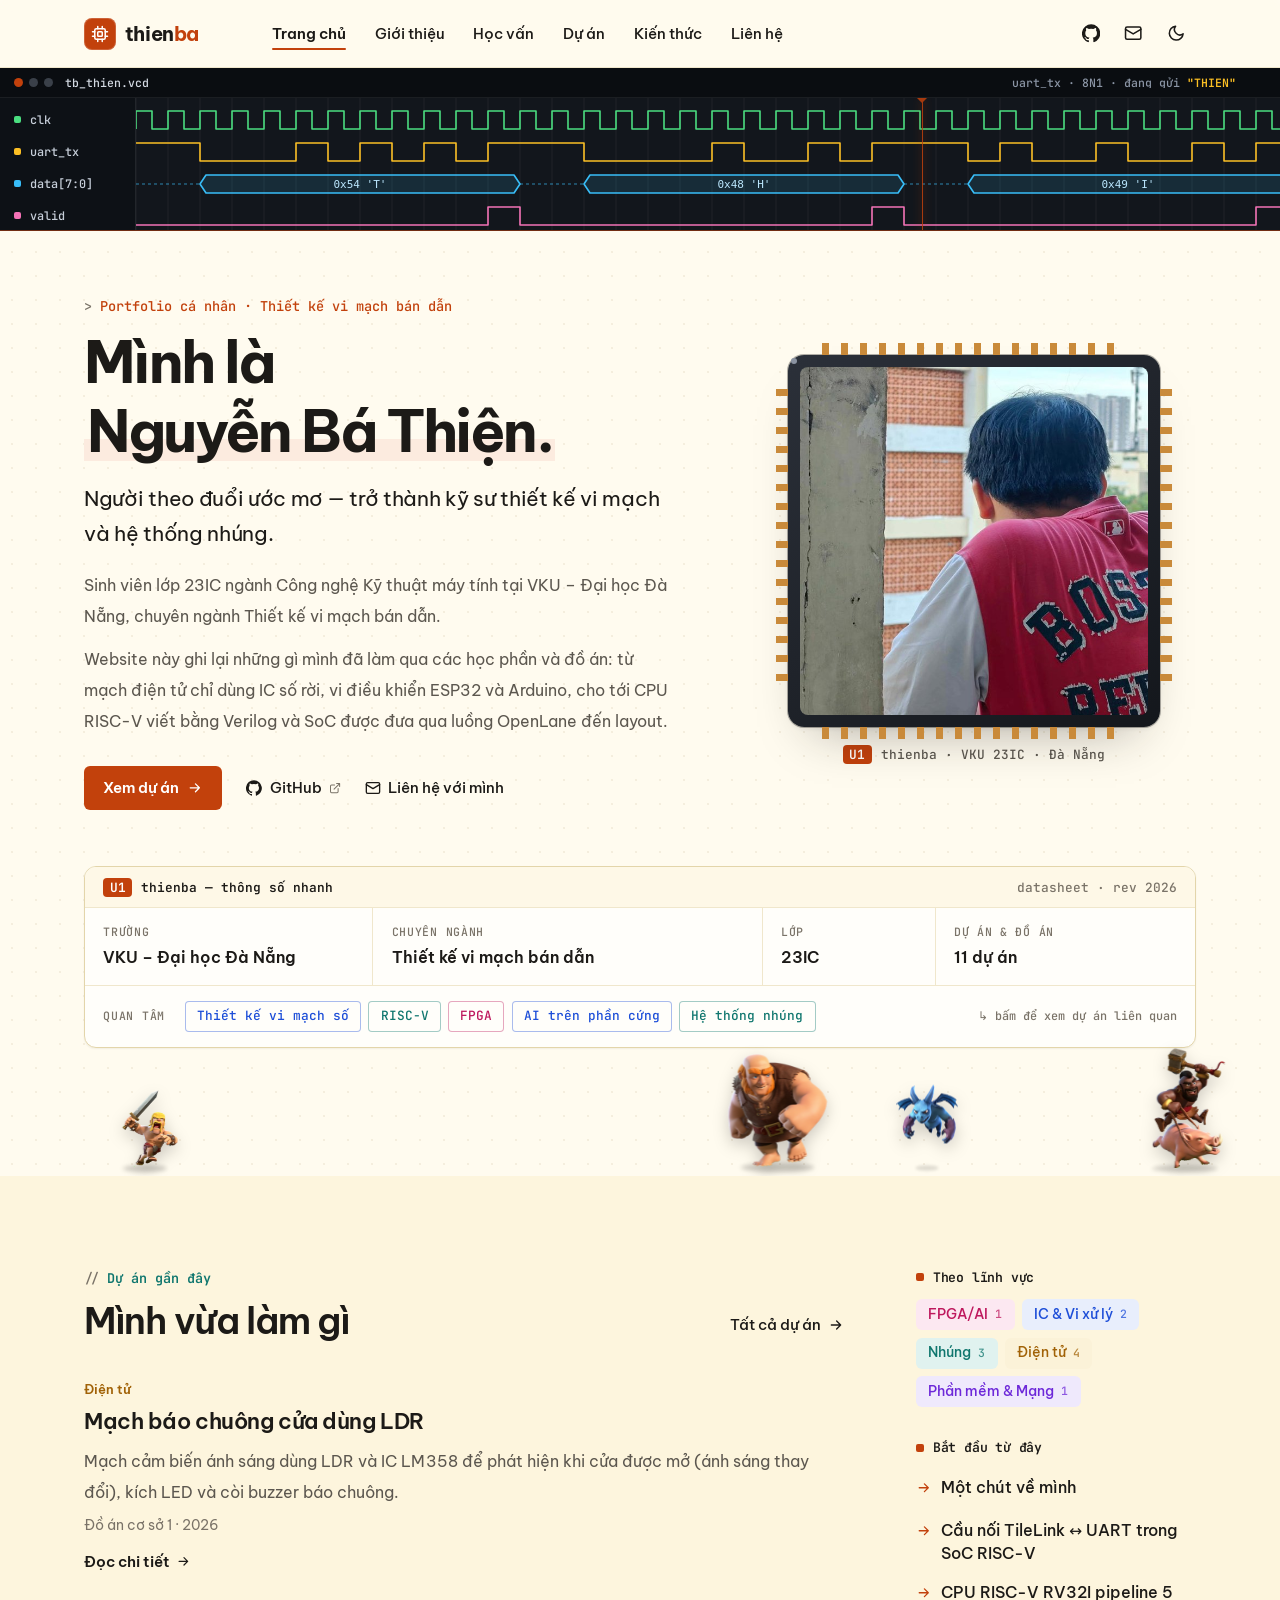
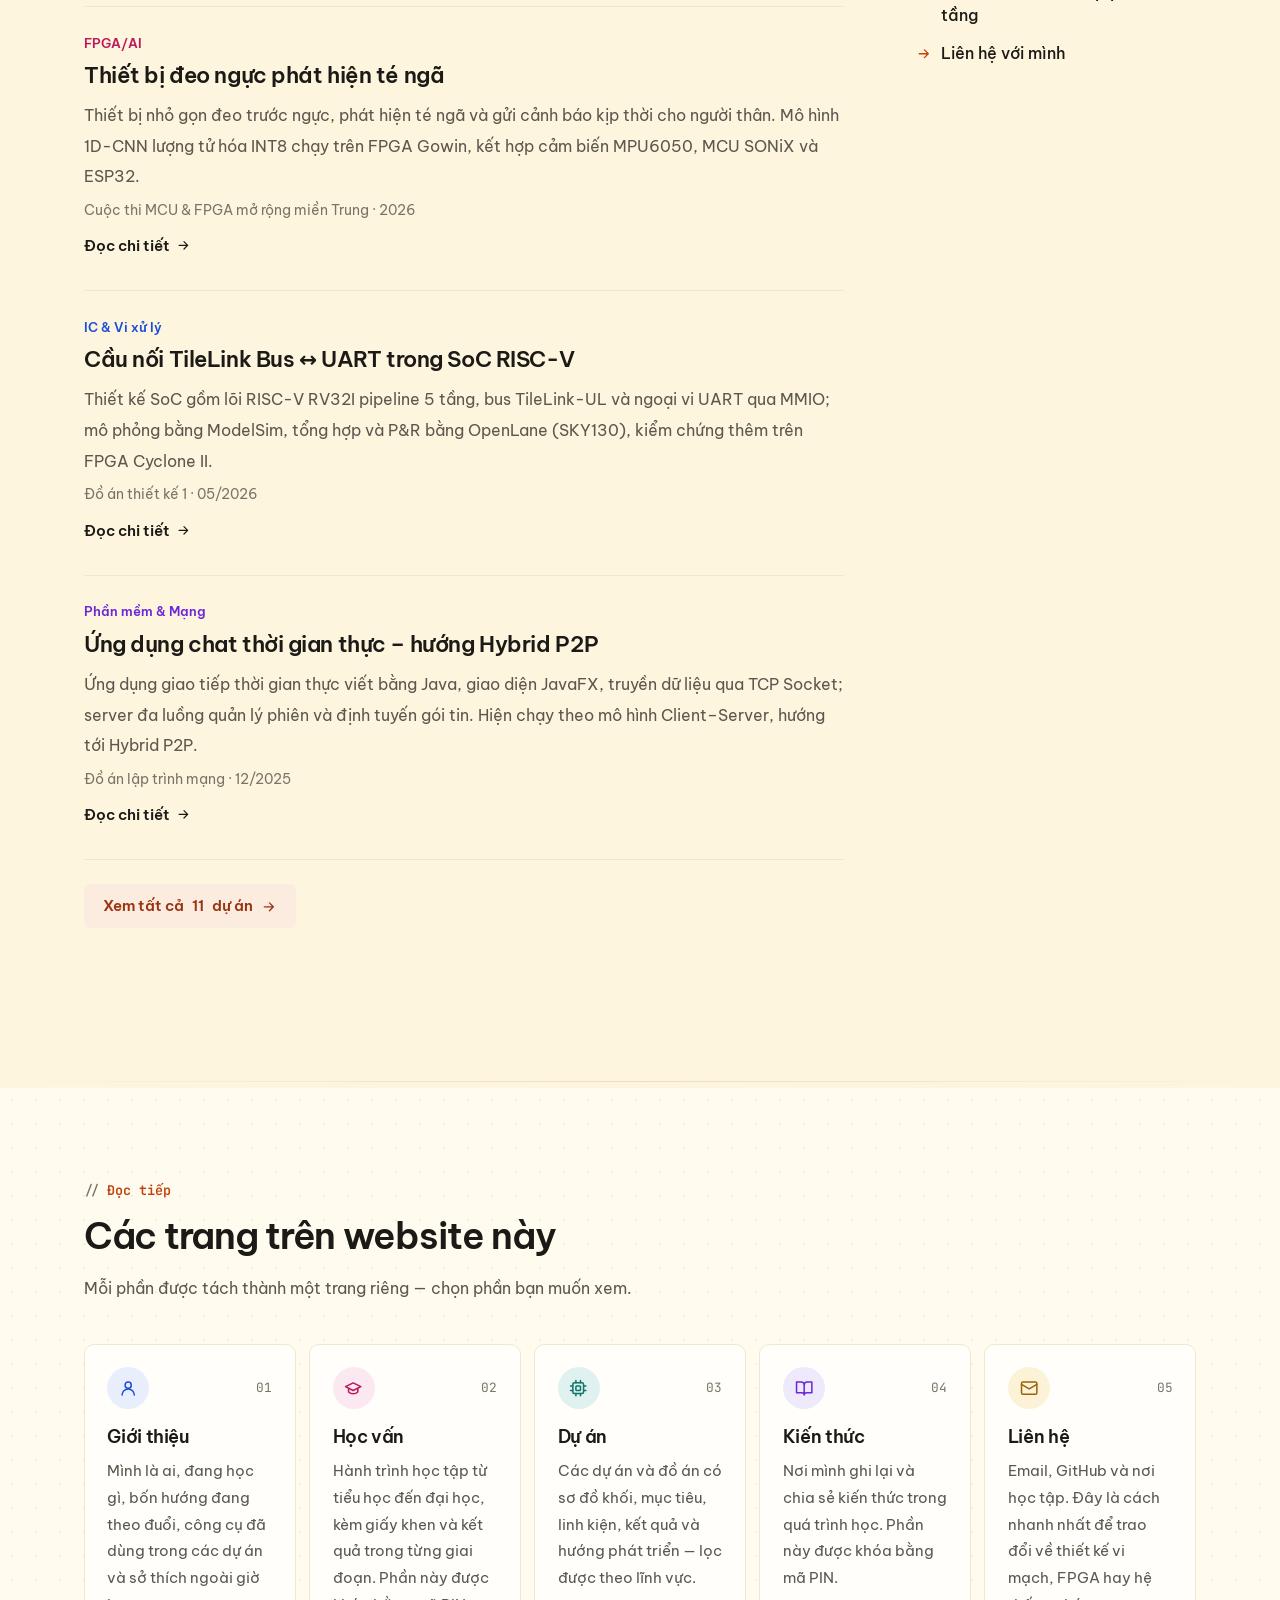
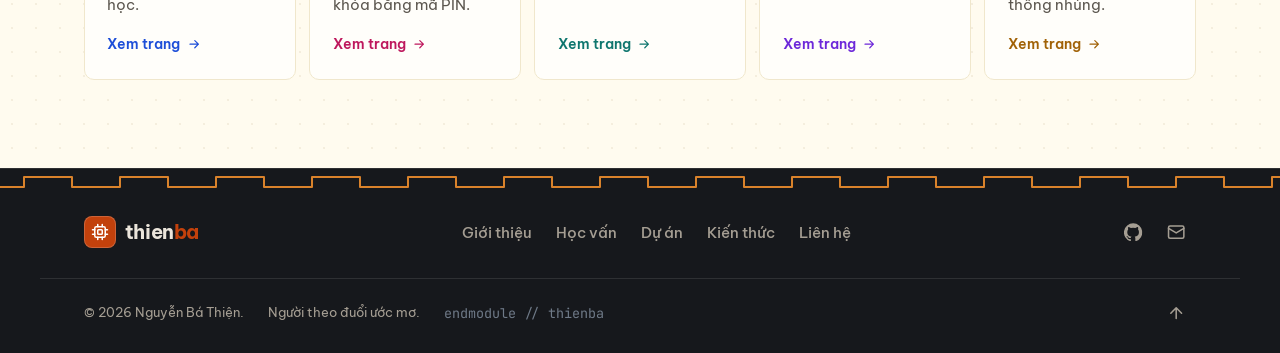
==== commit 09a12541: "Thêm trang Kiến thức (khóa bằng mã PIN) và tab Kiến thức trên mọi trang - kien-thuc.html: bài viết d" ====
--- a/index.html
+++ b/index.html
@@ -66,7 +66,7 @@
   </script>
 
   <!-- Giao diện chung của cả 5 trang -->
-  <link rel="stylesheet" href="assets/site.css?v=9268c3b3">
+  <link rel="stylesheet" href="assets/site.css?v=7c90912a">
 </head>
 <body>
   <!-- Bộ biểu tượng SVG dùng chung (không cần sửa) -->
@@ -118,6 +118,7 @@
         <li><a class="nav-link" href="gioi-thieu.html">Giới thiệu</a></li>
         <li><a class="nav-link" href="hoc-van.html">Học vấn</a></li>
         <li><a class="nav-link" href="du-an.html">Dự án</a></li>
+        <li><a class="nav-link" href="kien-thuc.html">Kiến thức</a></li>
         <li><a class="nav-link" href="lien-he.html">Liên hệ</a></li>
       </ul>
 
@@ -319,10 +320,19 @@
             <p>Các dự án và đồ án có sơ đồ khối, mục tiêu, linh kiện, kết quả và hướng phát triển — lọc được theo lĩnh vực.</p>
             <span class="explore-go">Xem trang<svg class="icon" aria-hidden="true"><use href="#i-arrow"/></svg></span>
           </a>
+          <a class="explore-card tone-violet reveal" href="kien-thuc.html">
+            <span class="explore-top">
+              <span class="icon-tile" aria-hidden="true"><svg class="icon"><use href="#i-book"/></svg></span>
+              <span class="explore-num">04</span>
+            </span>
+            <h3>Kiến thức</h3>
+            <p>Nơi mình ghi lại và chia sẻ kiến thức trong quá trình học. Phần này được khóa bằng mã PIN.</p>
+            <span class="explore-go">Xem trang<svg class="icon" aria-hidden="true"><use href="#i-arrow"/></svg></span>
+          </a>
           <a class="explore-card tone-amber reveal" href="lien-he.html">
             <span class="explore-top">
               <span class="icon-tile" aria-hidden="true"><svg class="icon"><use href="#i-mail"/></svg></span>
-              <span class="explore-num">04</span>
+              <span class="explore-num">05</span>
             </span>
             <h3>Liên hệ</h3>
             <p>Email, GitHub và nơi học tập. Đây là cách nhanh nhất để trao đổi về thiết kế vi mạch, FPGA hay hệ thống nhúng.</p>
@@ -345,6 +355,7 @@
           <li><a href="gioi-thieu.html">Giới thiệu</a></li>
           <li><a href="hoc-van.html">Học vấn</a></li>
           <li><a href="du-an.html">Dự án</a></li>
+          <li><a href="kien-thuc.html">Kiến thức</a></li>
           <li><a href="lien-he.html">Liên hệ</a></li>
         </ul>
       </nav>
--- a/assets/site.css
+++ b/assets/site.css
@@ -1643,7 +1643,8 @@
 /* Trang chủ: thẻ dẫn sang các trang con */
 .explore-grid { display: grid; gap: 1rem; }
 @media (min-width: 640px) { .explore-grid { grid-template-columns: repeat(2, minmax(0, 1fr)); } }
-@media (min-width: 1100px) { .explore-grid { grid-template-columns: repeat(4, minmax(0, 1fr)); } }
+@media (min-width: 980px) { .explore-grid { grid-template-columns: repeat(3, minmax(0, 1fr)); } }
+@media (min-width: 1180px) { .explore-grid { grid-template-columns: repeat(5, minmax(0, 1fr)); gap: 0.85rem; } .explore-card { padding: 1.2rem; } }
 .explore-card {
   display: flex;
   flex-direction: column;
@@ -1669,6 +1670,67 @@
 .explore-go { display: inline-flex; align-items: center; gap: 0.4rem; margin-top: 0.3rem; color: var(--tone, var(--primary)); font-size: 0.9rem; font-weight: 600; }
 .explore-go .icon { width: 1em; height: 1em; transition: translate 0.2s var(--ease); }
 .explore-card:hover .explore-go .icon { translate: 3px 0; }
+
+/* Trang Kiến thức (hiện ra sau khi nhập đúng mã PIN): mỗi bài là 1 khối <details> bấm để mở / thu gọn */
+.kb-list { display: grid; gap: 0.9rem; max-width: 940px; }
+.kb-article {
+  border: 1px solid var(--border);
+  border-radius: 10px;
+  background: var(--surface);
+  transition: border-color 0.2s, box-shadow 0.2s;
+}
+.kb-article:hover { border-color: var(--border-strong); }
+.kb-article[open] { border-color: var(--border-strong); box-shadow: var(--shadow); }
+.kb-article > summary {
+  position: relative;
+  display: grid;
+  gap: 0.3rem;
+  padding: 1.1rem 3.2rem 1.1rem 1.25rem;
+  cursor: pointer;
+  list-style: none;
+}
+.kb-article > summary::-webkit-details-marker { display: none; }
+.kb-article > summary::after {
+  content: "+";
+  position: absolute;
+  top: 1.05rem; right: 1.2rem;
+  display: grid;
+  place-items: center;
+  width: 26px; height: 26px;
+  border-radius: 6px;
+  background: var(--primary-soft);
+  color: var(--primary);
+  font: 600 1rem/1 var(--mono);
+}
+.kb-article[open] > summary::after { content: "−"; }
+.kb-topic { font-size: 0.8rem; font-weight: 600; color: var(--tone, var(--primary)); }
+.kb-title { font-size: 1.15rem; font-weight: 600; letter-spacing: -0.02em; line-height: 1.45; }
+.kb-meta { color: var(--text-faint); font: 500 0.78rem/1.5 var(--mono); }
+.kb-sum { color: var(--text-muted); font-size: 0.95rem; line-height: 1.8; }
+.kb-body { padding: 1rem 1.25rem 1.3rem; border-top: 1px dashed var(--border); }
+.kb-body p, .kb-body li { color: var(--text-muted); font-size: 0.98rem; line-height: 1.9; }
+.kb-body p + p { margin-top: 0.8rem; }
+.kb-body h4 { margin: 1.2rem 0 0.4rem; font-size: 1.02rem; font-weight: 600; }
+.kb-body ul, .kb-body ol { margin: 0.5rem 0 0; padding-left: 1.2rem; }
+.kb-body li::marker { color: var(--primary); }
+.kb-body pre {
+  margin: 0.9rem 0 0;
+  padding: 0.9rem 1rem;
+  overflow-x: auto;
+  border-radius: 8px;
+  background: var(--scope-bg);
+  color: #e6edf3;
+  font: 500 0.85rem/1.7 var(--mono);
+}
+.kb-body :not(pre) > code { padding: 0.05rem 0.35rem; border-radius: 4px; background: var(--surface-2); color: var(--text); font: 500 0.9em var(--mono); }
+.kb-body img { margin-top: 0.9rem; border: 1px solid var(--border); border-radius: 8px; }
+.kb-empty {
+  padding: 1.4rem 1.25rem;
+  border: 1px dashed var(--border-strong);
+  border-radius: 10px;
+  color: var(--text-muted);
+  text-align: center;
+}
 
 /* Trang Liên hệ */
 .contact-intro .contact-sub { font-size: 1.15rem; font-weight: 600; letter-spacing: -0.02em; }
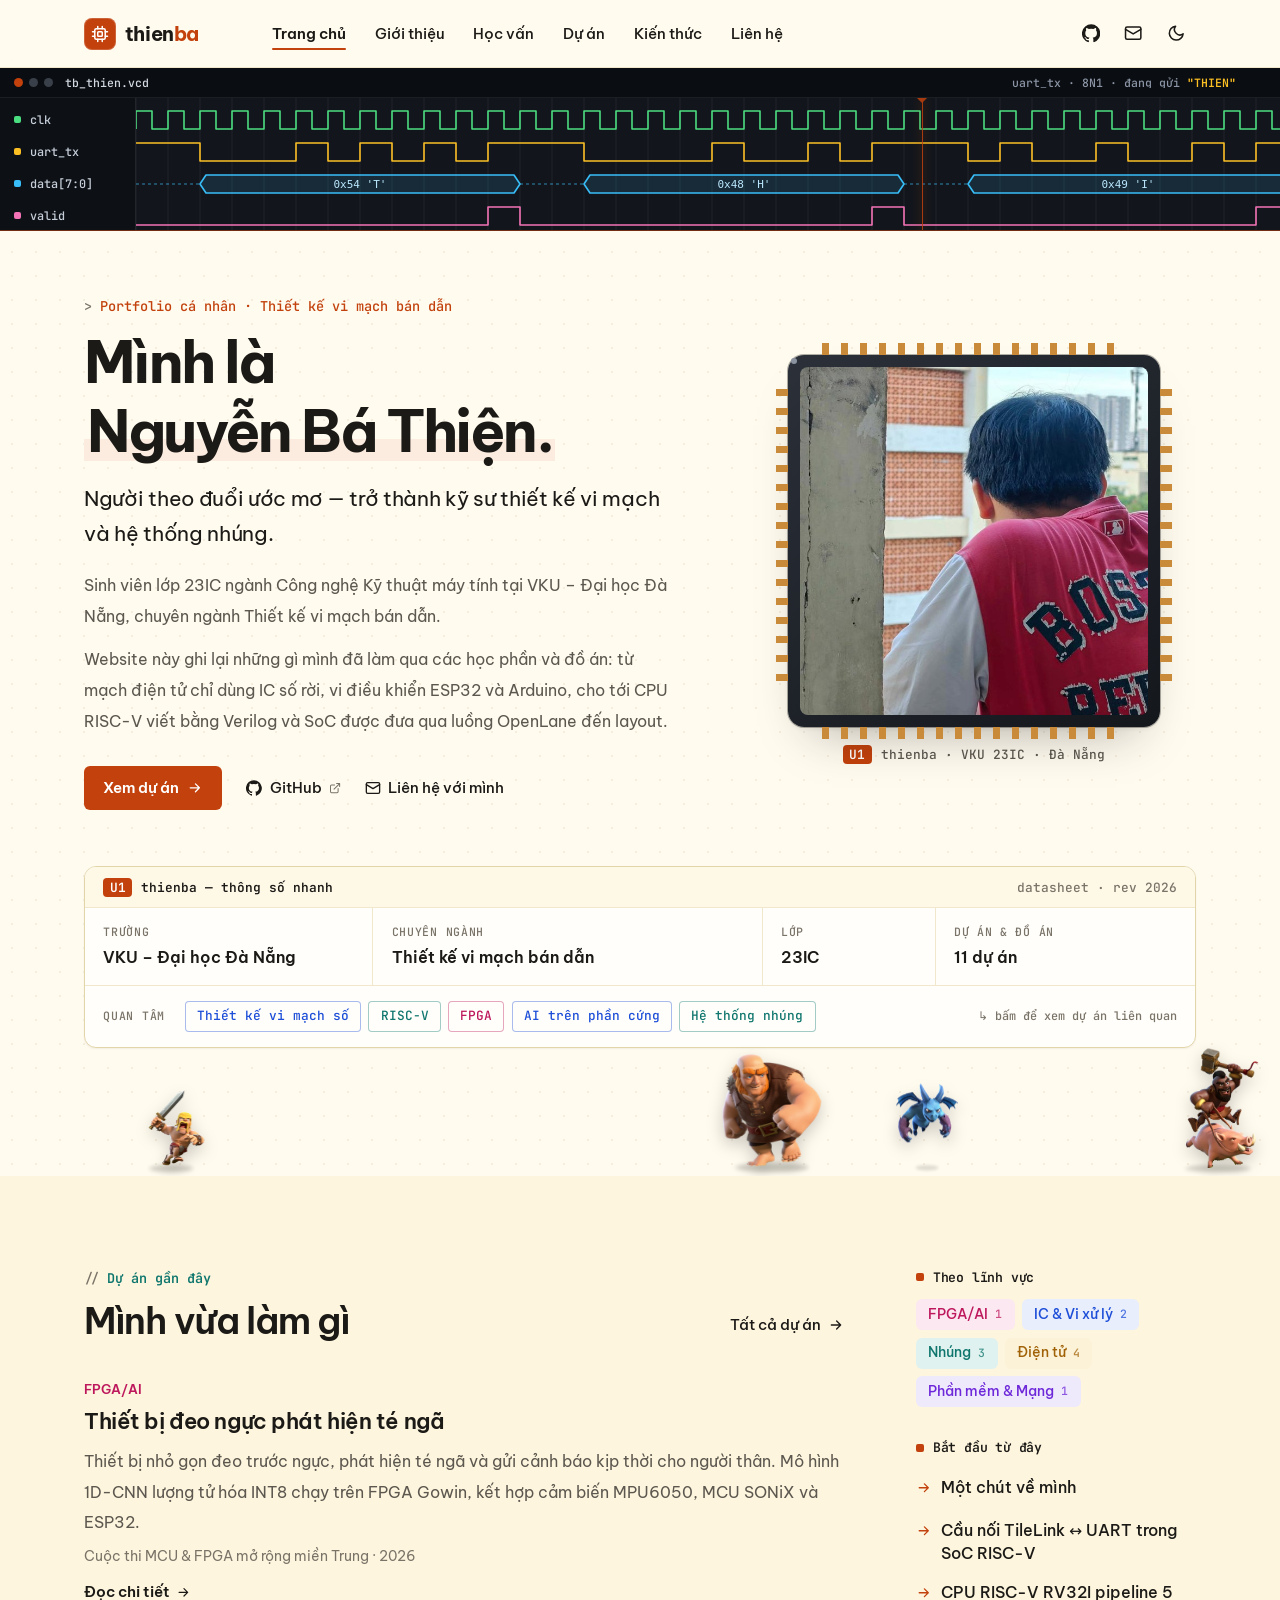
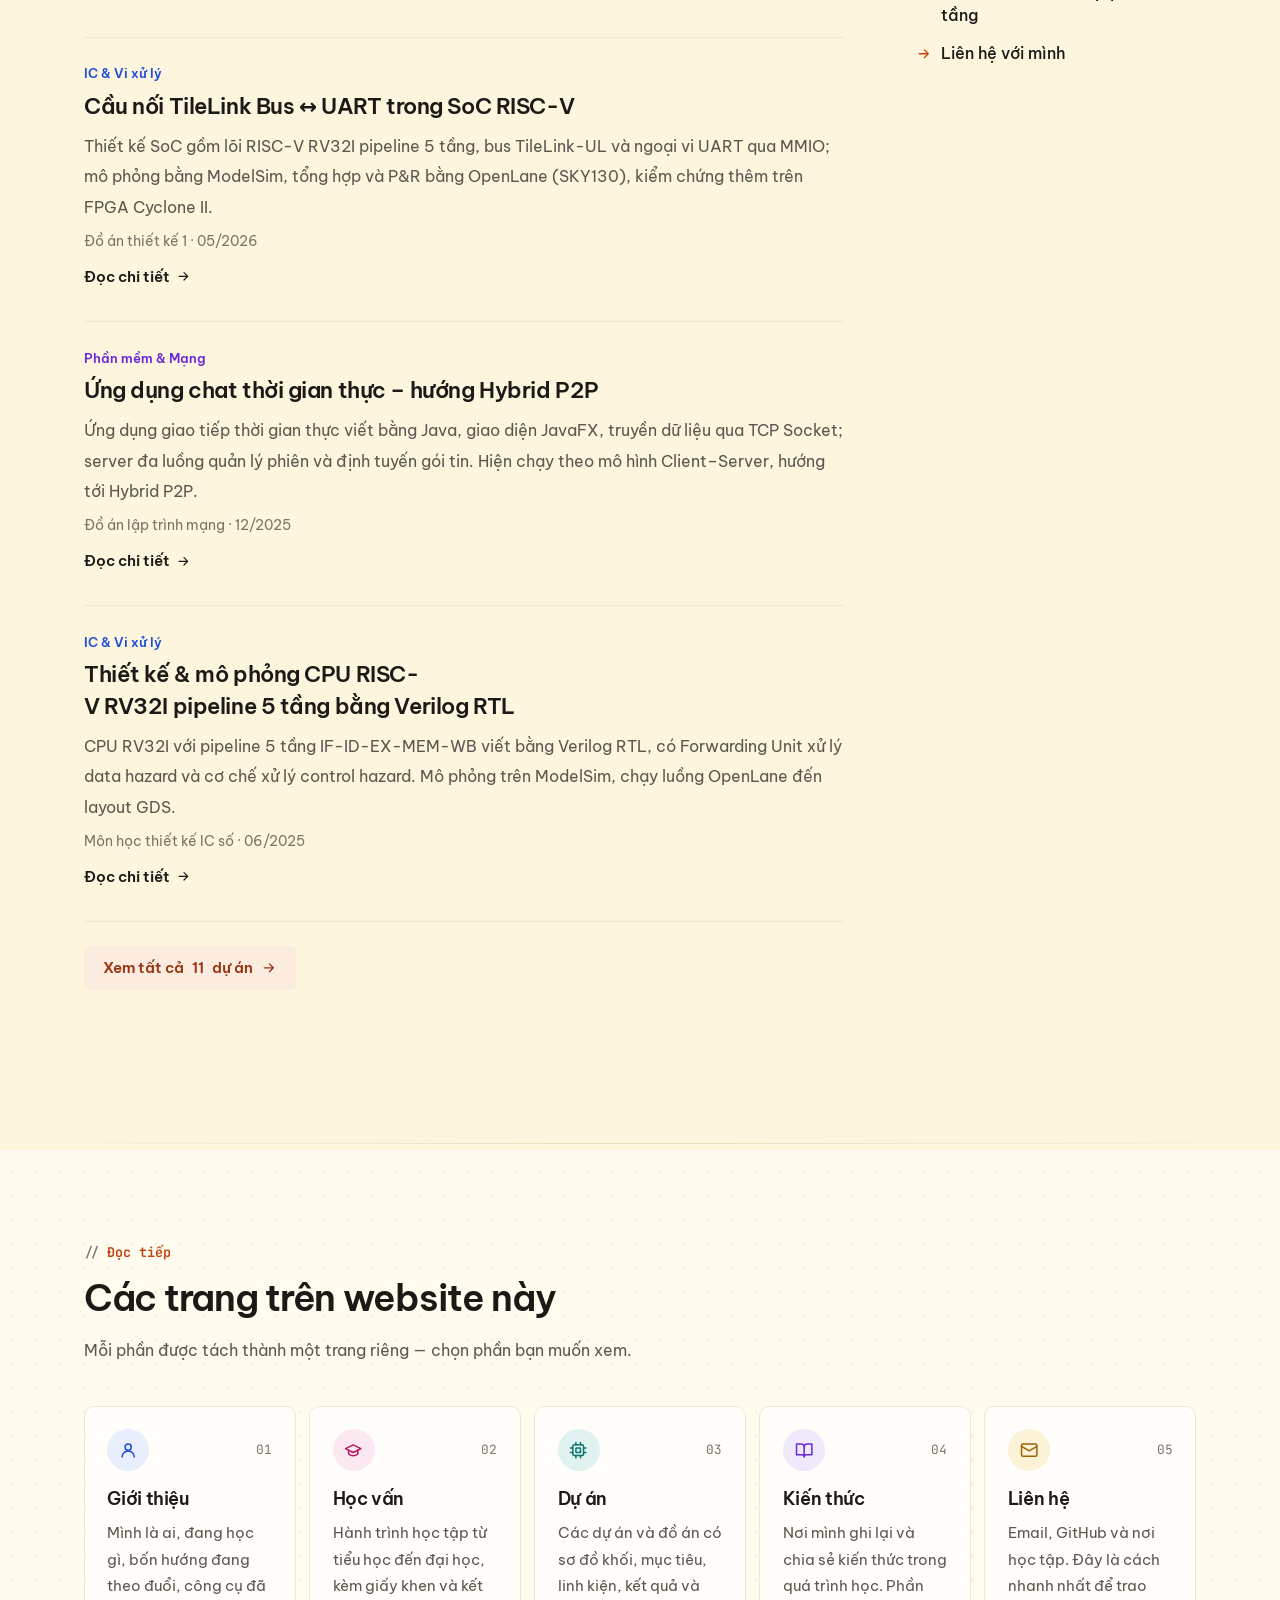
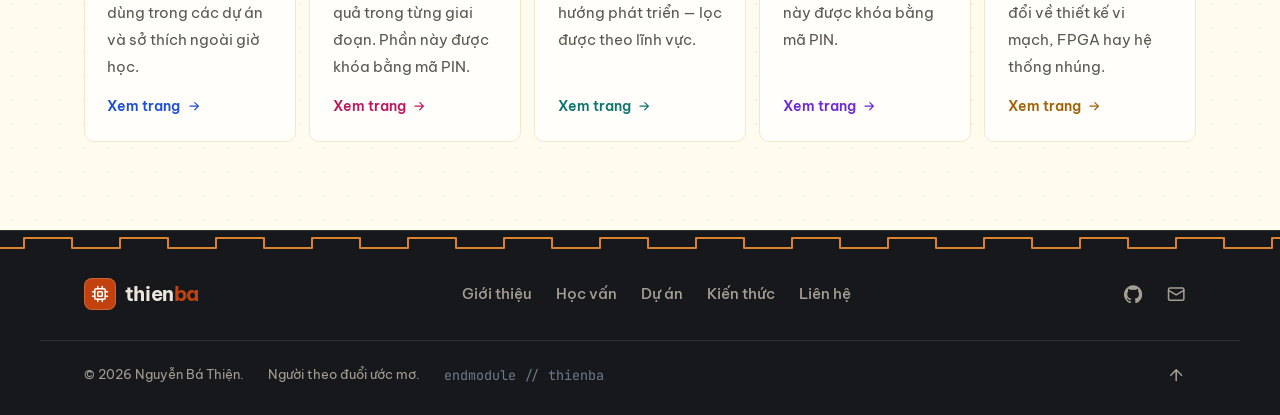
==== commit 6adc0c18: "Đồ án cơ sở 1 chuyển về năm 2024, xóa thông tin GVHD; sửa nút Xem thêm bị ẩn ở trang Dự án - Mạch bá" ====
--- a/index.html
+++ b/index.html
@@ -385,6 +385,6 @@
   </a>
 
   <!-- Mã dùng chung của cả 5 trang -->
-  <script src="assets/site.js?v=9e08942f"></script>
+  <script src="assets/site.js?v=ce823f04"></script>
 </body>
 </html>
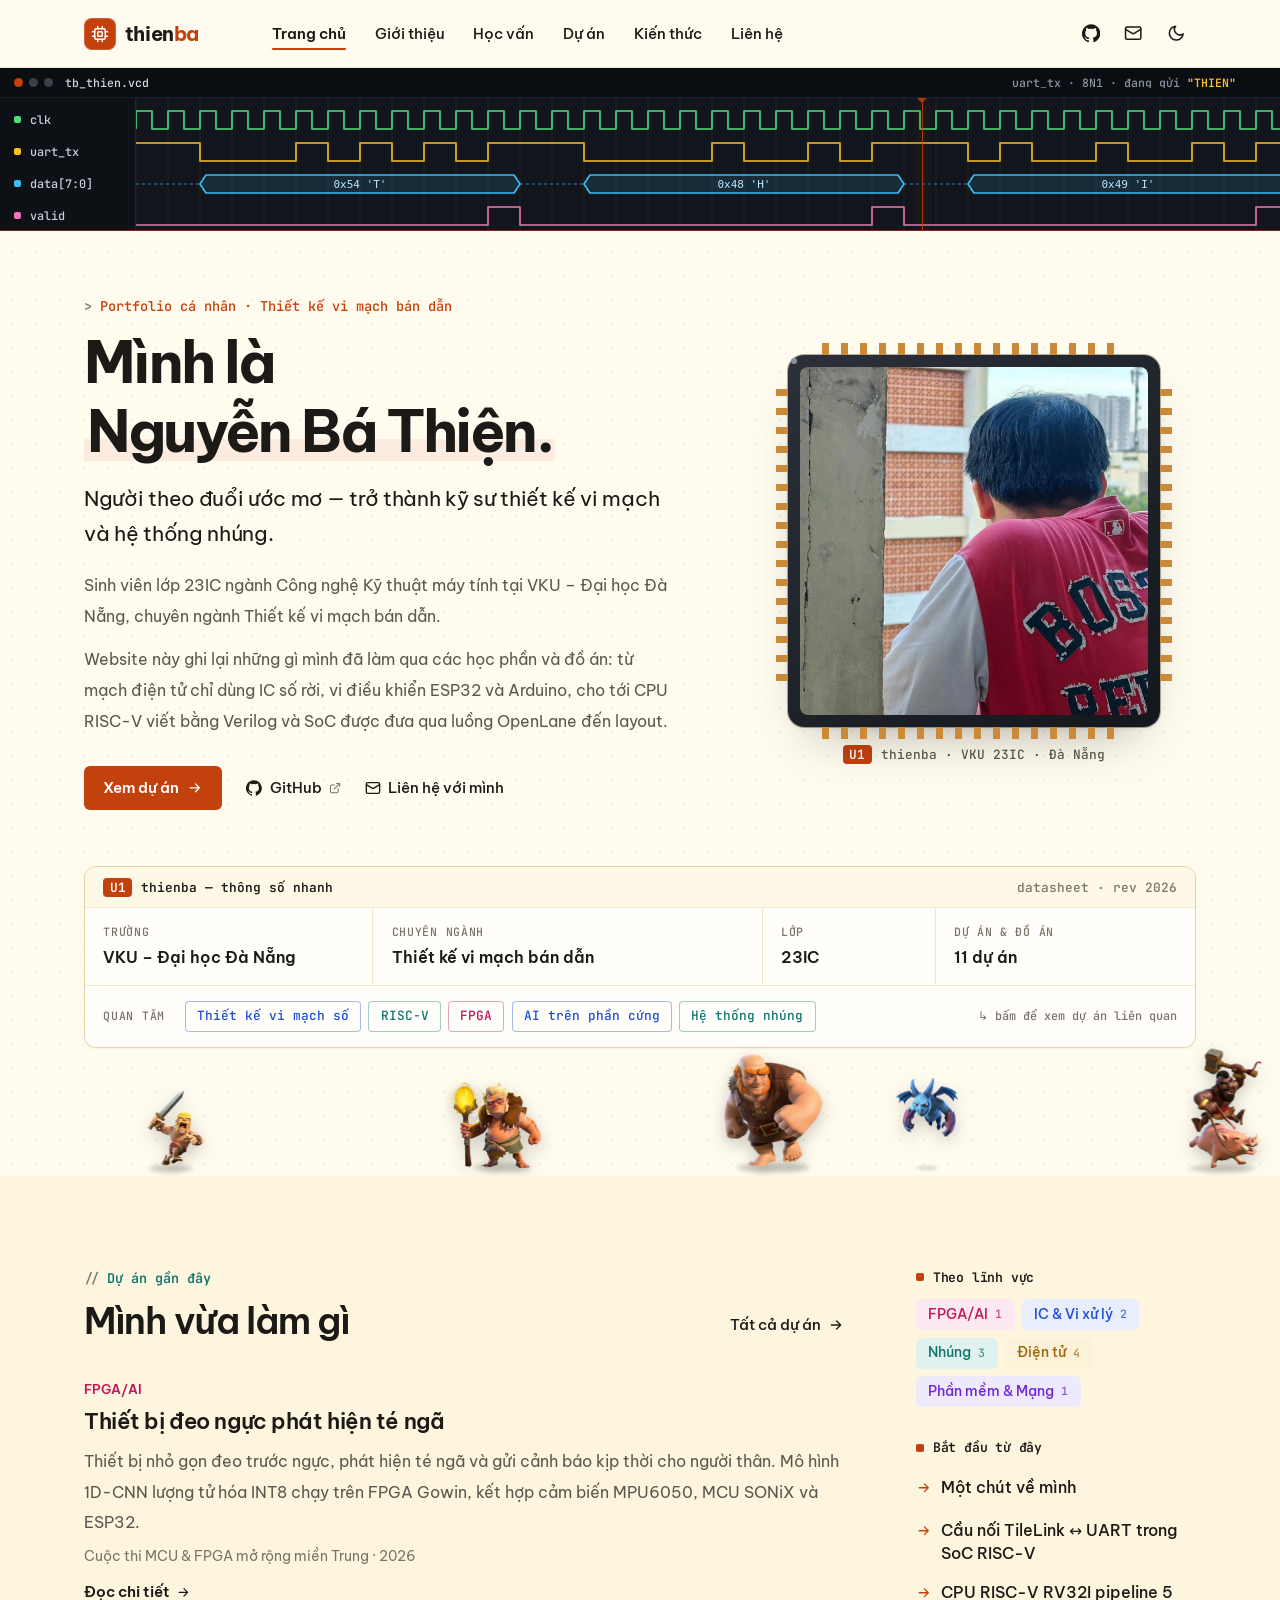
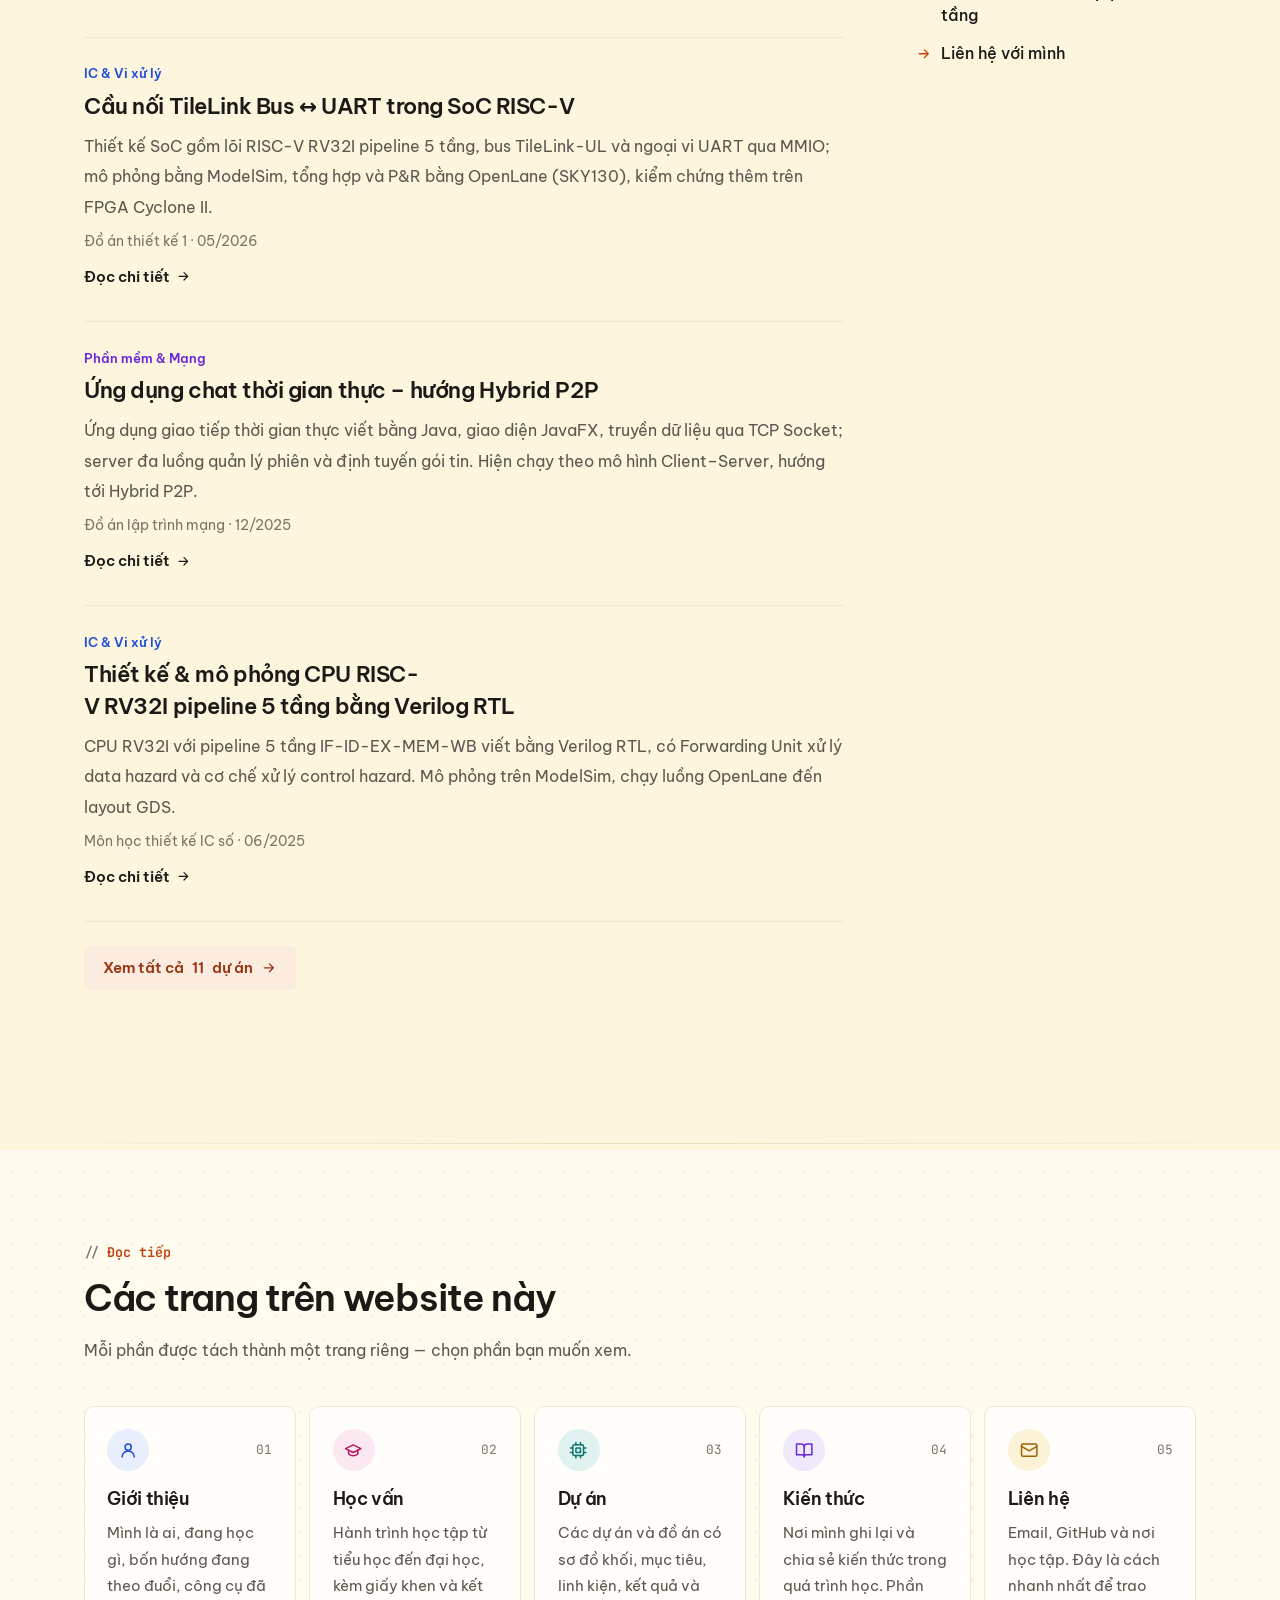
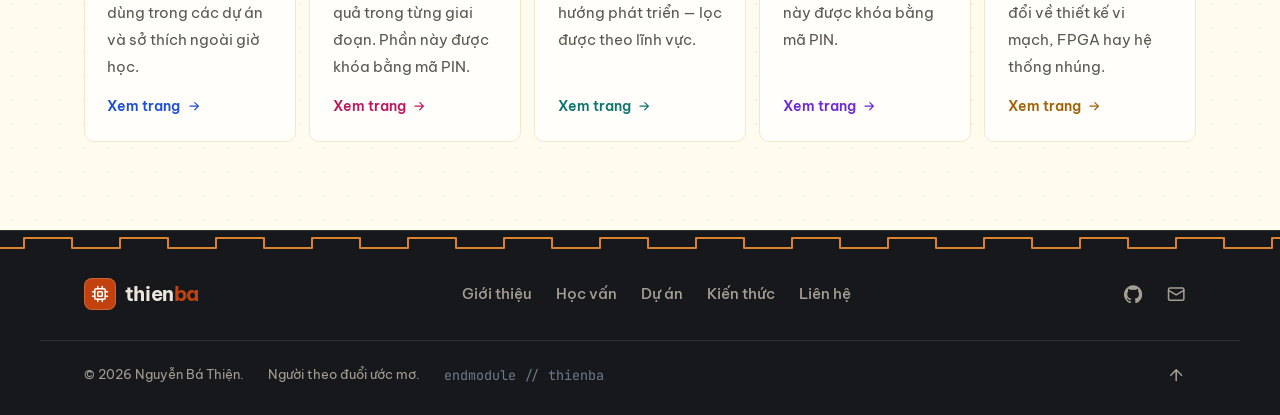
==== commit 285083ee: "Thêm nhân vật Druid ở Trang chủ: tia hồi máu cho đồng đội, bấm vào để hồi máu cả vùng Co-Authored-By" ====
--- a/index.html
+++ b/index.html
@@ -66,7 +66,7 @@
   </script>
 
   <!-- Giao diện chung của cả 5 trang -->
-  <link rel="stylesheet" href="assets/site.css?v=7c90912a">
+  <link rel="stylesheet" href="assets/site.css?v=ad7a8785">
 </head>
 <body>
   <!-- Bộ biểu tượng SVG dùng chung (không cần sửa) -->
@@ -240,6 +240,8 @@
         <span class="barb barb--minion" style="--x:70%; --s:1"><span class="barb-body"><span class="barb-sprite"><img class="mn-wing mn-wing--l" src="images/minion-wing-l.png" alt="" width="206" height="195" decoding="async"><img class="mn-wing mn-wing--r" src="images/minion-wing-r.png" alt="" width="206" height="195" decoding="async"><img class="mn-body" src="images/minion-body.png" alt="" width="206" height="195" decoding="async"></span><span class="barb-slash"></span></span><span class="barb-bubble"></span></span>
         <span class="barb barb--hog" style="--x:84%; --s:1"><span class="barb-body"><span class="barb-sprite"><img src="images/hog-rider.png" alt="" width="215" height="307" decoding="async"></span><span class="barb-slash"></span></span><span class="barb-bubble"></span></span>
         <span class="barb barb--giant" data-face="-1" style="--x:58%; --s:1"><span class="barb-body"><span class="barb-sprite"><img src="images/giant.png" alt="" width="260" height="284" decoding="async"></span><span class="barb-slash"></span></span><span class="barb-bubble"></span></span>
+        <!-- Druid: chống gậy đi chậm, bắn tia hồi máu cho đồng đội gần nhất; bấm vào để hồi máu cả vùng -->
+        <span class="barb barb--druid" style="--x:34%; --s:1"><span class="barb-body"><span class="barb-sprite"><img src="images/druid.png" alt="" width="300" height="280" decoding="async"></span><span class="barb-slash"></span></span><span class="barb-bubble"></span></span>
       </div>
     </section>
 
@@ -385,6 +387,6 @@
   </a>
 
   <!-- Mã dùng chung của cả 5 trang -->
-  <script src="assets/site.js?v=ce823f04"></script>
+  <script src="assets/site.js?v=f04e0dd5"></script>
 </body>
 </html>
--- a/assets/site.css
+++ b/assets/site.css
@@ -3107,6 +3107,105 @@
   transition: opacity 0.3s;
 }
 
+/* ----- Druid: chống gậy đi chậm, quả cầu vàng trên gậy phát sáng, bắn tia hồi máu cho đồng đội ----- */
+.barb--druid { width: calc(92px * var(--s, 1)); }
+.barb--druid::after { left: 26%; right: 12%; height: 9px; bottom: -4px; }   /* bóng lệch phải vì gậy ở bên trái */
+.barb--druid.is-run .barb-sprite    { animation: druid-walk 0.9s infinite; }
+.barb--druid.is-run::after          { animation: giant-shadow 0.45s infinite; }
+.barb--druid.is-idle .barb-sprite   { animation-duration: 2.2s; }
+.barb--druid.is-attack .barb-sprite { animation: druid-cast 1s var(--ease) both; }
+.barb--druid .barb-slash {             /* quầng sáng của quả cầu, nhịp nhẹ liên tục */
+  left: -2%; top: 3%;
+  width: 34%;
+  border: 0;
+  background: radial-gradient(circle, rgb(255 251 200 / 0.95) 0 12%, rgb(250 204 21 / 0.6) 34%, rgb(234 179 8 / 0.22) 55%, transparent 72%);
+  filter: blur(2px);
+  mix-blend-mode: screen;
+  opacity: 0.45;
+  animation: druid-orb 1.8s ease-in-out infinite alternate;
+}
+.barb--druid.is-attack .barb-slash { animation: druid-orb-flash 1s ease-out both; }
+@keyframes druid-walk {               /* bước nặng nề, lắc người theo nhịp gậy */
+  0%, 100% { translate: 0 0;    rotate: -2deg; scale: 1.02 0.98; }
+  25%      { translate: 0 -4px; rotate: 0deg;  scale: 0.99 1.01; }
+  50%      { translate: 0 0;    rotate: 2deg;  scale: 1.02 0.98; }
+  75%      { translate: 0 -4px; rotate: 0deg;  scale: 0.99 1.01; }
+}
+@keyframes druid-cast {               /* giơ gậy lên → chống xuống, quả cầu bừng sáng */
+  0%   { translate: 0 0;      rotate: 0deg;  scale: 1 1; }
+  35%  { translate: -3px -9px; rotate: -6deg; scale: 0.98 1.04; }
+  55%  { translate: 2px -2px; rotate: 3deg;  scale: 1.04 0.97; }
+  100% { translate: 0 0;      rotate: 0deg;  scale: 1 1; }
+}
+@keyframes druid-orb { from { opacity: 0.3; scale: 0.9; } to { opacity: 0.65; scale: 1.1; } }
+@keyframes druid-orb-flash {
+  0%   { opacity: 0.45; scale: 1; }
+  40%  { opacity: 1;    scale: 1.9; }
+  100% { opacity: 0.45; scale: 1; }
+}
+/* Quân được hồi máu: viền sáng xanh lá */
+.barb.is-healed .barb-sprite img { filter: drop-shadow(0 0 7px rgb(74 222 128 / 0.95)) drop-shadow(0 6px 8px rgb(0 0 0 / 0.2)); }
+/* Tia hồi máu (JS đặt độ dài + góc xoay), vòng sáng dưới chân, dấu + bay lên, hào quang khi hồi cả vùng */
+.heal-beam {
+  position: absolute;
+  height: 6px;
+  margin-bottom: -3px;
+  border-radius: 6px;
+  transform-origin: 0 50%;
+  background: linear-gradient(90deg, rgb(253 224 71 / 0.95), rgb(134 239 172 / 0.9) 60%, rgb(74 222 128 / 0.25));
+  box-shadow: 0 0 10px rgb(250 204 21 / 0.8), 0 0 18px rgb(74 222 128 / 0.6);
+  pointer-events: none;
+  animation: heal-beam 0.55s ease-out forwards;
+}
+@keyframes heal-beam {
+  0%   { opacity: 0; scale: 0 1; }
+  30%  { opacity: 1; scale: 1 1; }
+  100% { opacity: 0; scale: 1 0.3; }
+}
+.heal-ring {
+  position: absolute;
+  width: 56px; height: 14px;
+  margin: 0 0 -5px -28px;
+  border-radius: 50%;
+  border: 2px solid #4ade80;
+  background: radial-gradient(ellipse, rgb(134 239 172 / 0.45), transparent 70%);
+  box-shadow: 0 0 12px #22c55e;
+  pointer-events: none;
+  animation: summon-ring 0.9s ease-out forwards;
+}
+.heal-plus {
+  position: absolute;
+  width: 12px; height: 12px;
+  margin-left: -6px;
+  color: #16a34a;
+  font: 800 15px/12px var(--font);
+  text-shadow: 0 0 6px rgb(74 222 128 / 0.9);
+  pointer-events: none;
+  animation: heal-plus 0.9s ease-out both;
+}
+.heal-plus::before { content: "+"; }
+@keyframes heal-plus {
+  0%   { opacity: 0; translate: 0 4px;   scale: 0.6; }
+  25%  { opacity: 1;                     scale: 1.15; }
+  100% { opacity: 0; translate: 0 -34px; scale: 0.9; }
+}
+.heal-aura {
+  position: absolute;
+  width: 120px; height: 30px;
+  margin: 0 0 -10px -60px;
+  border-radius: 50%;
+  border: 3px solid #facc15;
+  background: radial-gradient(ellipse, rgb(253 224 71 / 0.35), rgb(74 222 128 / 0.15) 55%, transparent 72%);
+  box-shadow: 0 0 18px #facc15, inset 0 0 14px #4ade80;
+  pointer-events: none;
+  animation: heal-aura 1.1s ease-out forwards;
+}
+@keyframes heal-aura {
+  0%   { scale: 0.2;     opacity: 0; }
+  25%  { scale: 1;       opacity: 1; }
+  100% { scale: 3.2 2.4; opacity: 0; }
+}
+
 /* ----- Đường chạy ở đáy các mục khác (JS tạo) ----- */
 .section.has-lane {
   position: relative;
@@ -3138,6 +3237,7 @@
   .barb--balloon { width: calc(44px * var(--s, 1)); }
   .barb--dragon { width: calc(64px * var(--s, 1)); }
   .barb--bowler { width: calc(62px * var(--s, 1)); }
+  .barb--druid { width: calc(70px * var(--s, 1)); }
   .section.has-lane { padding-bottom: calc(clamp(3.5rem, 7vw, 5.5rem) + 76px); }
   .barb-lane.barb-lane--section { height: 200px; }
 }
